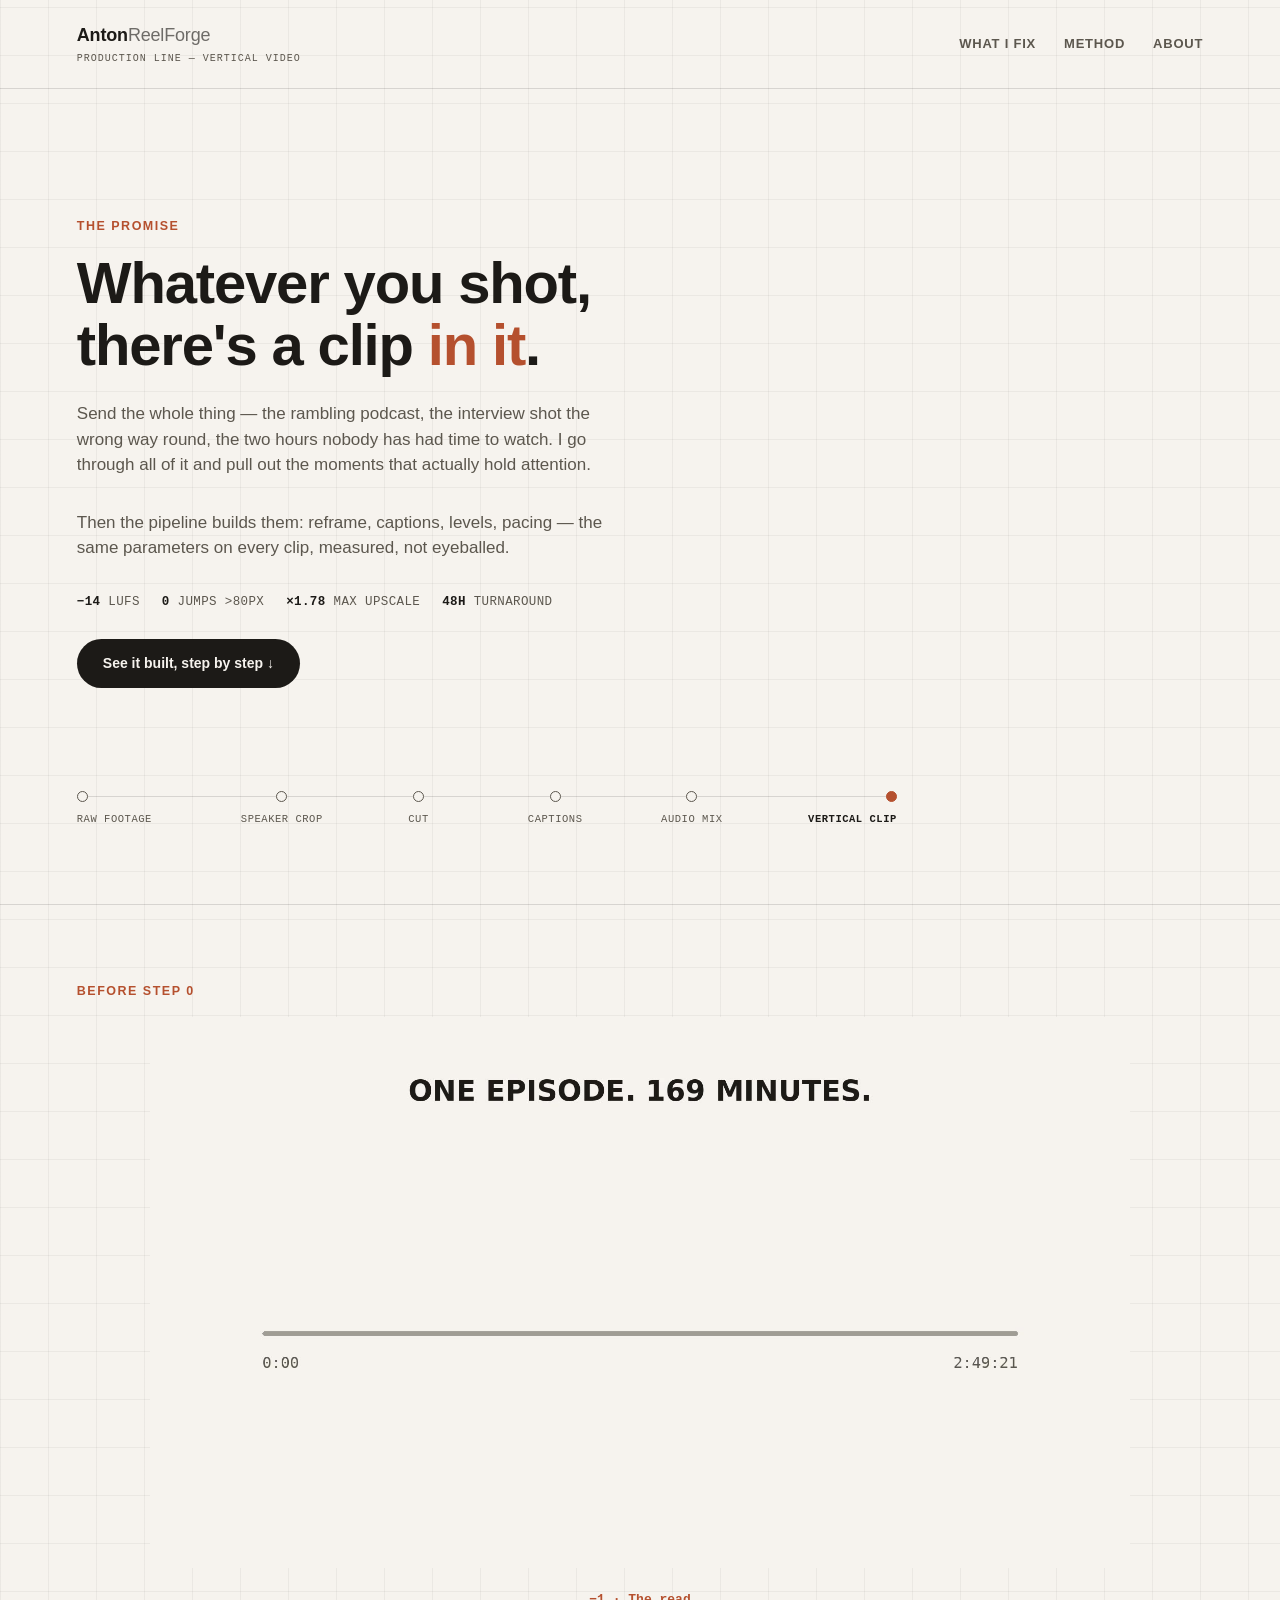
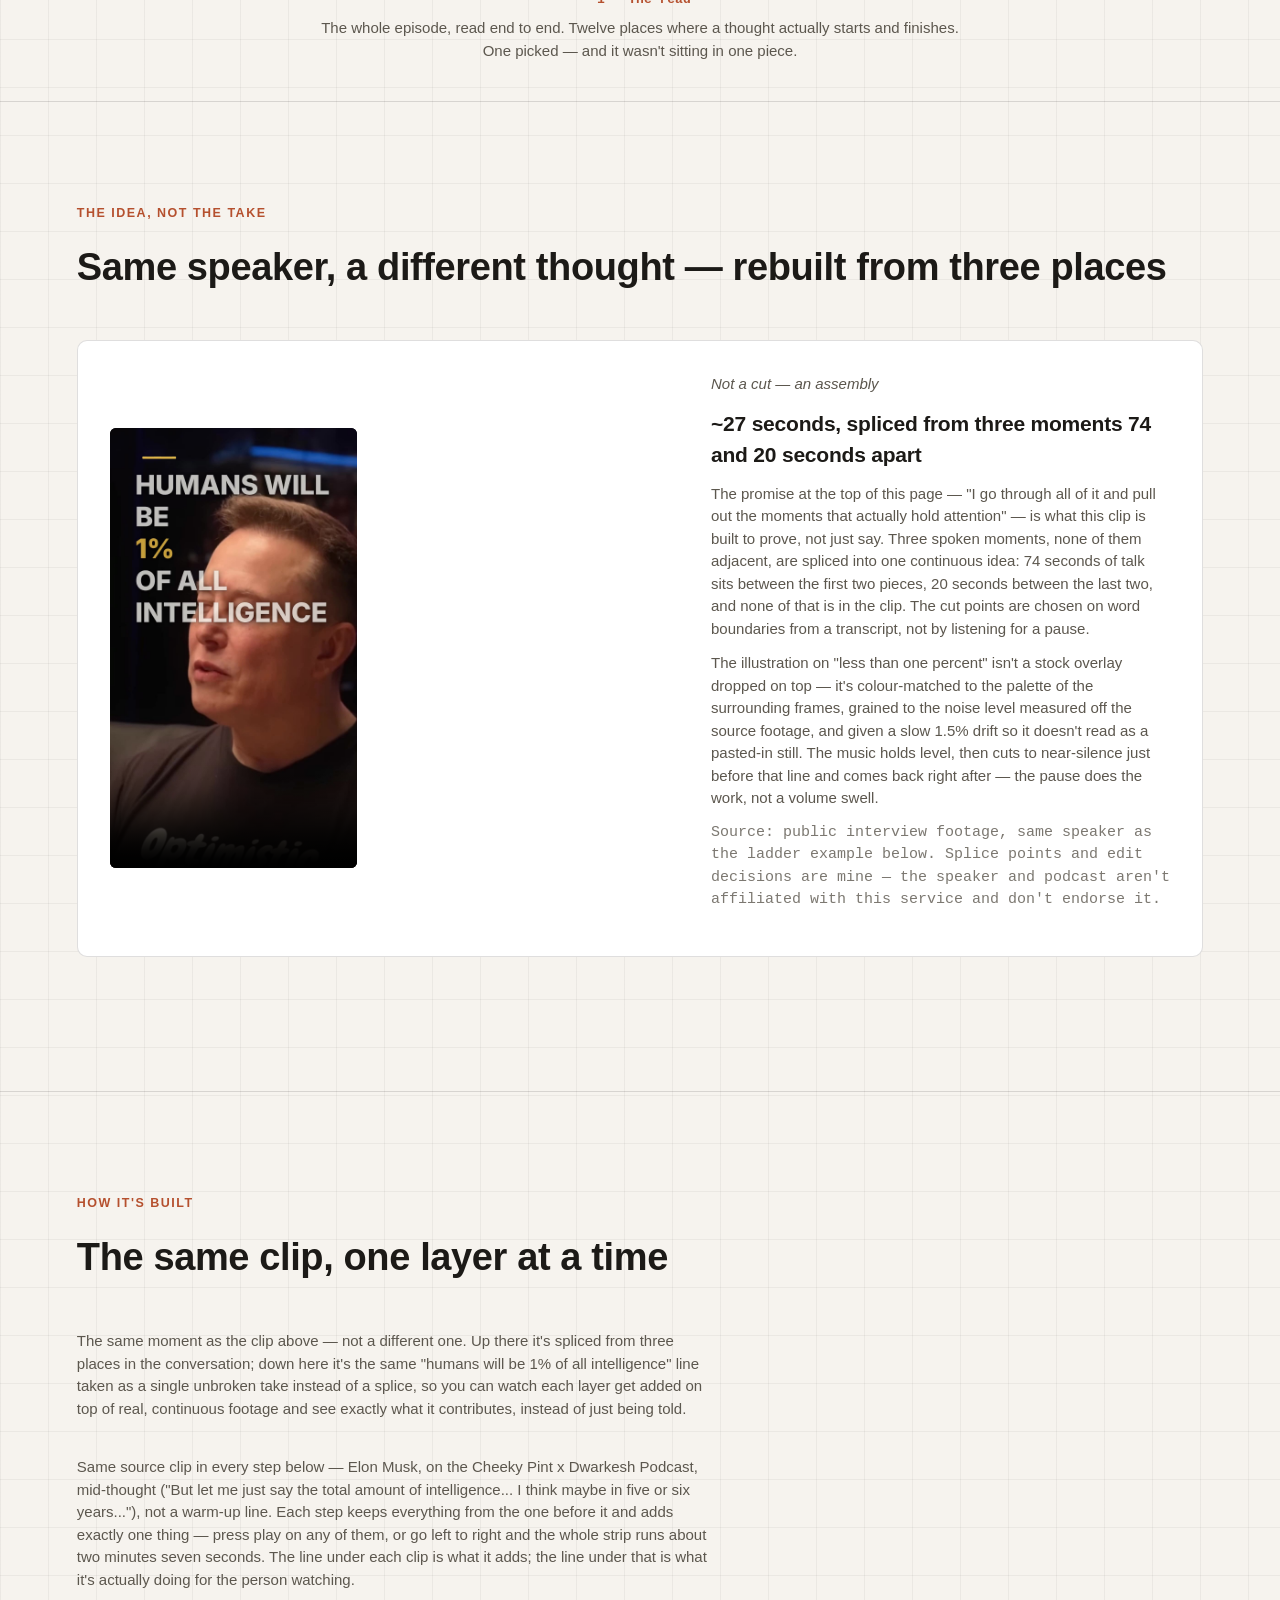
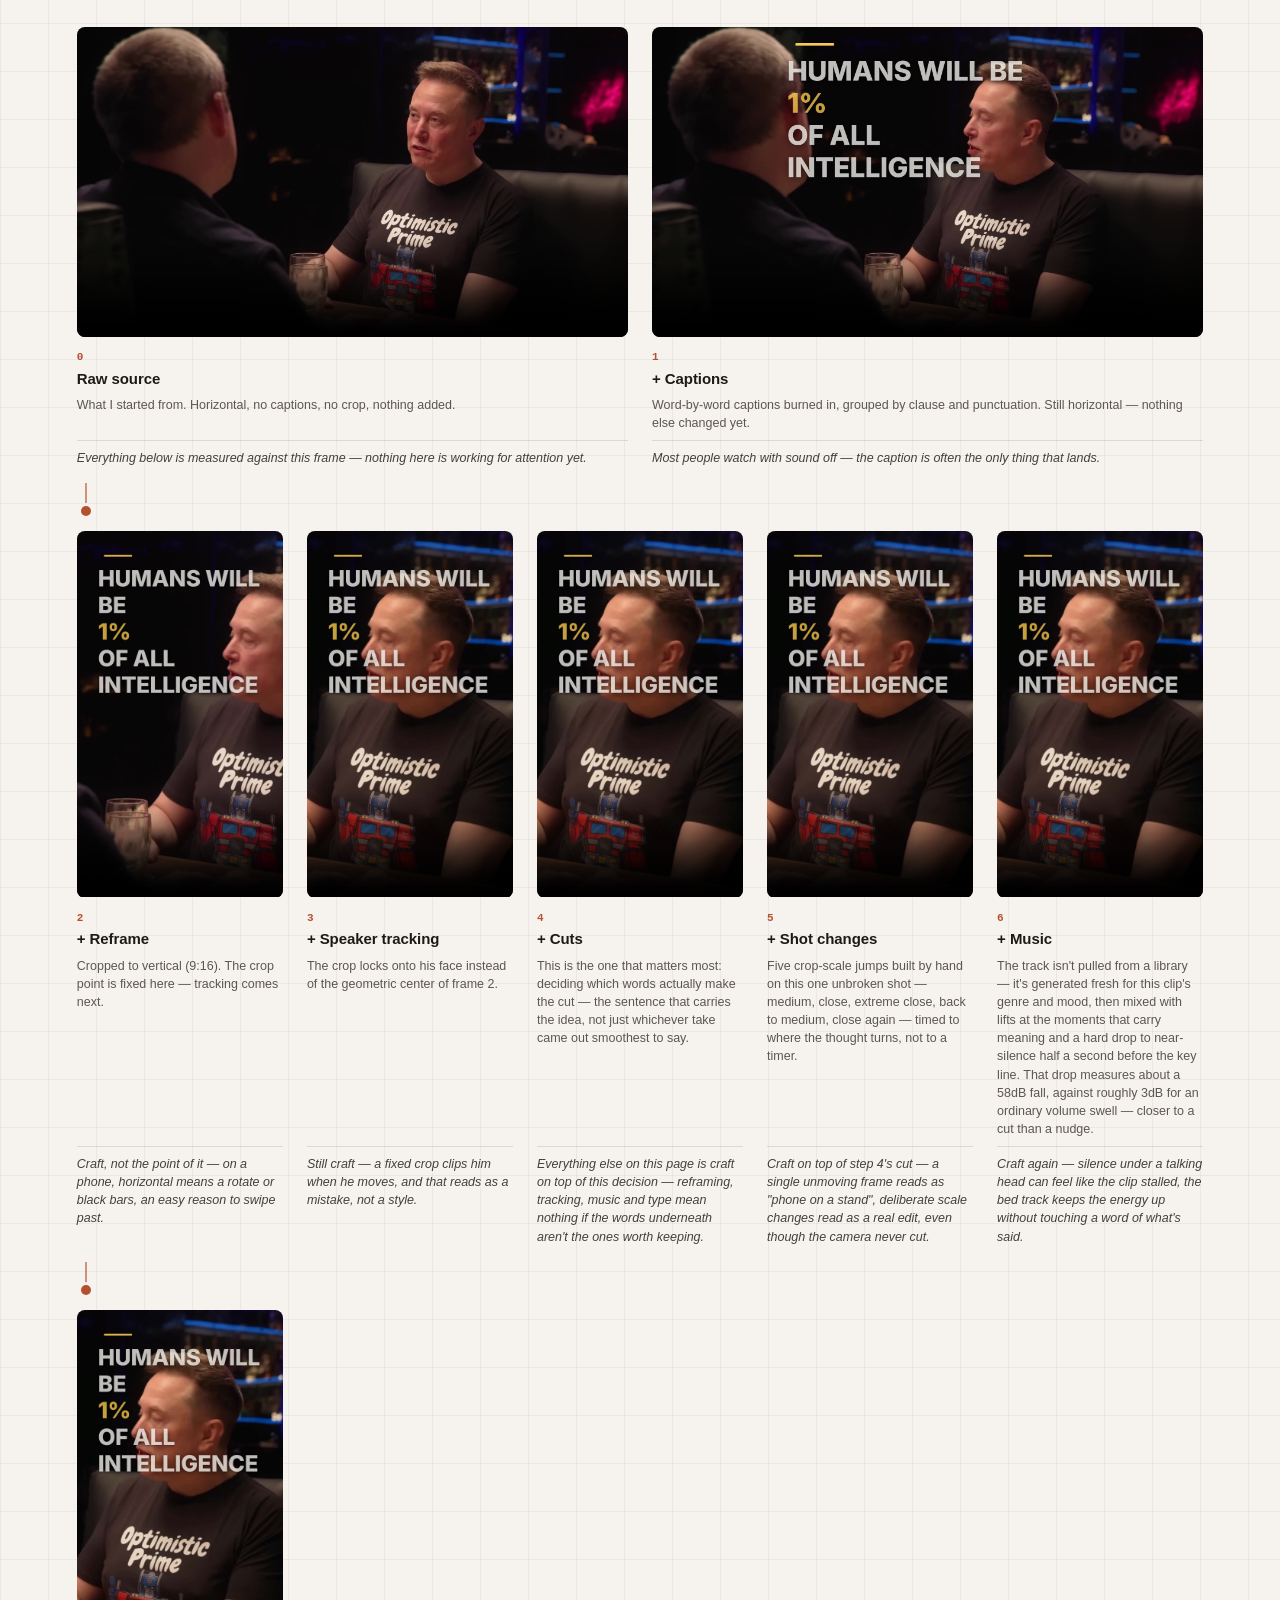
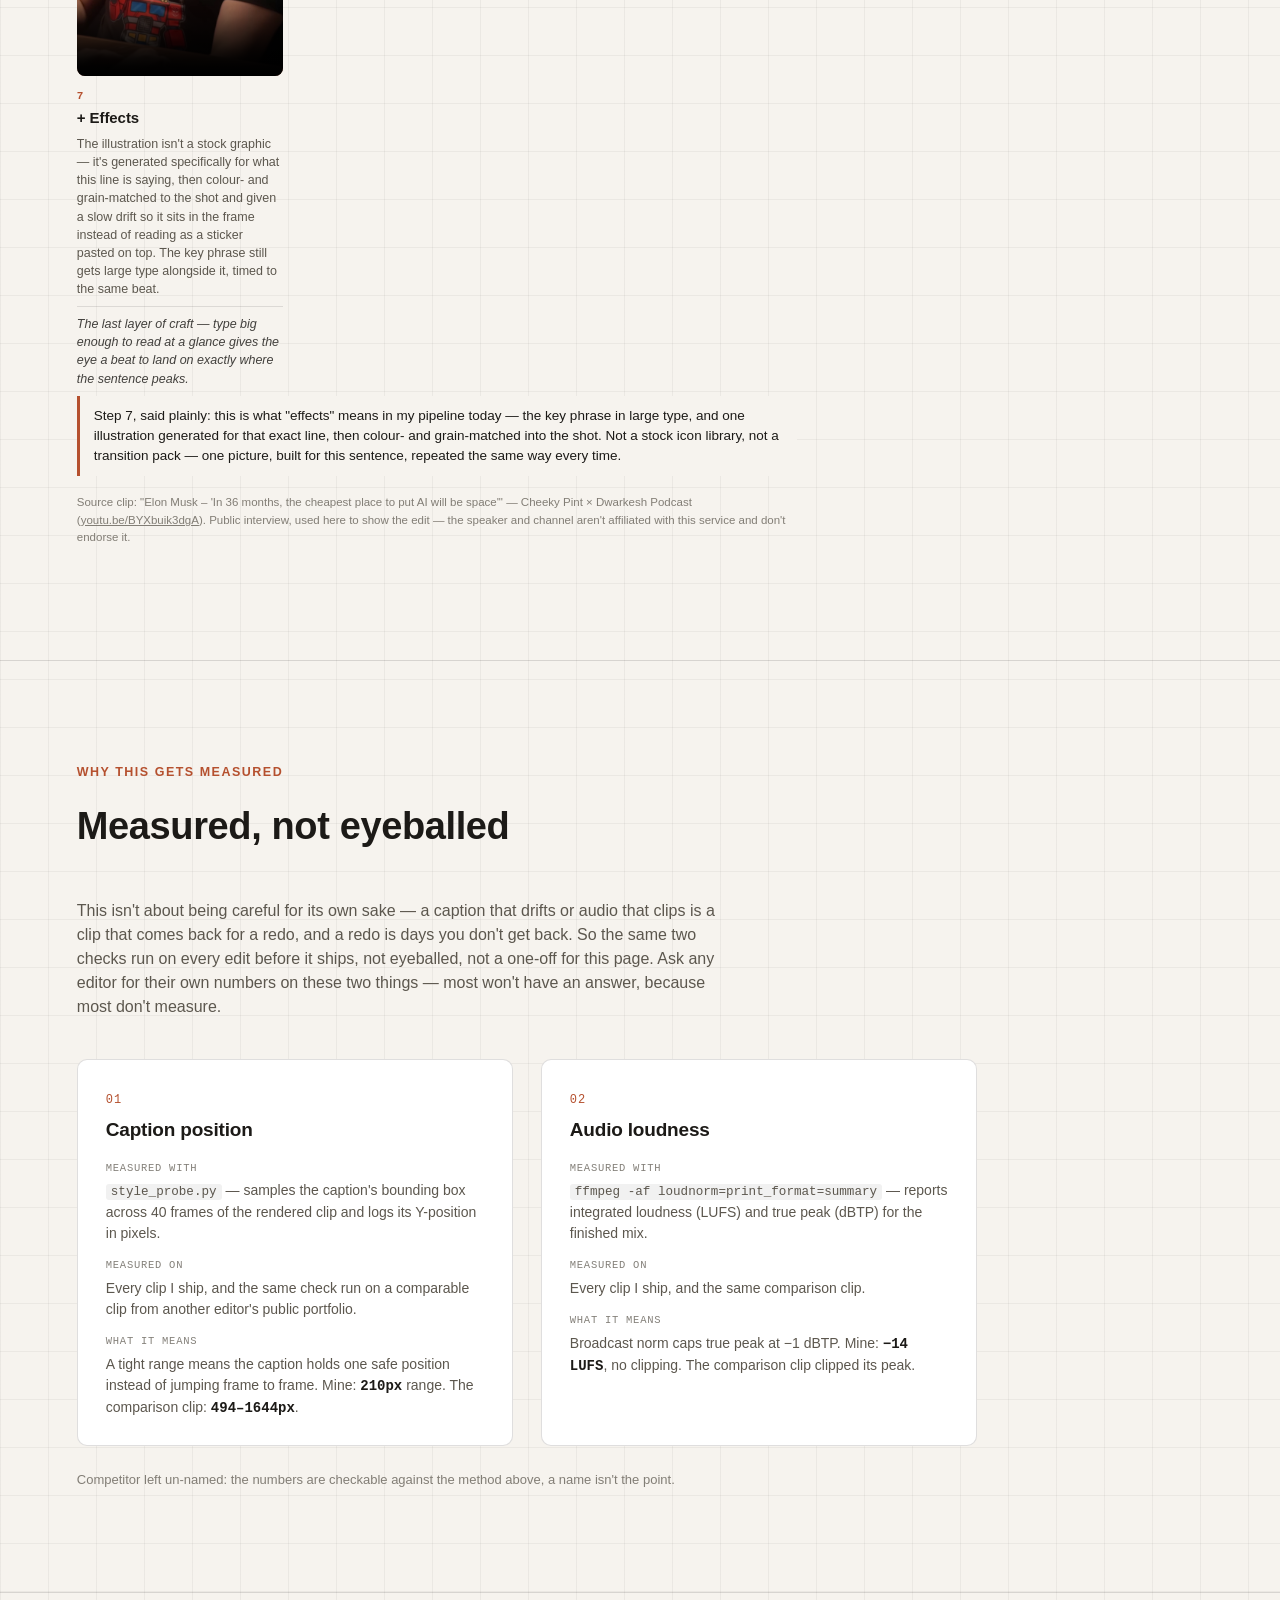
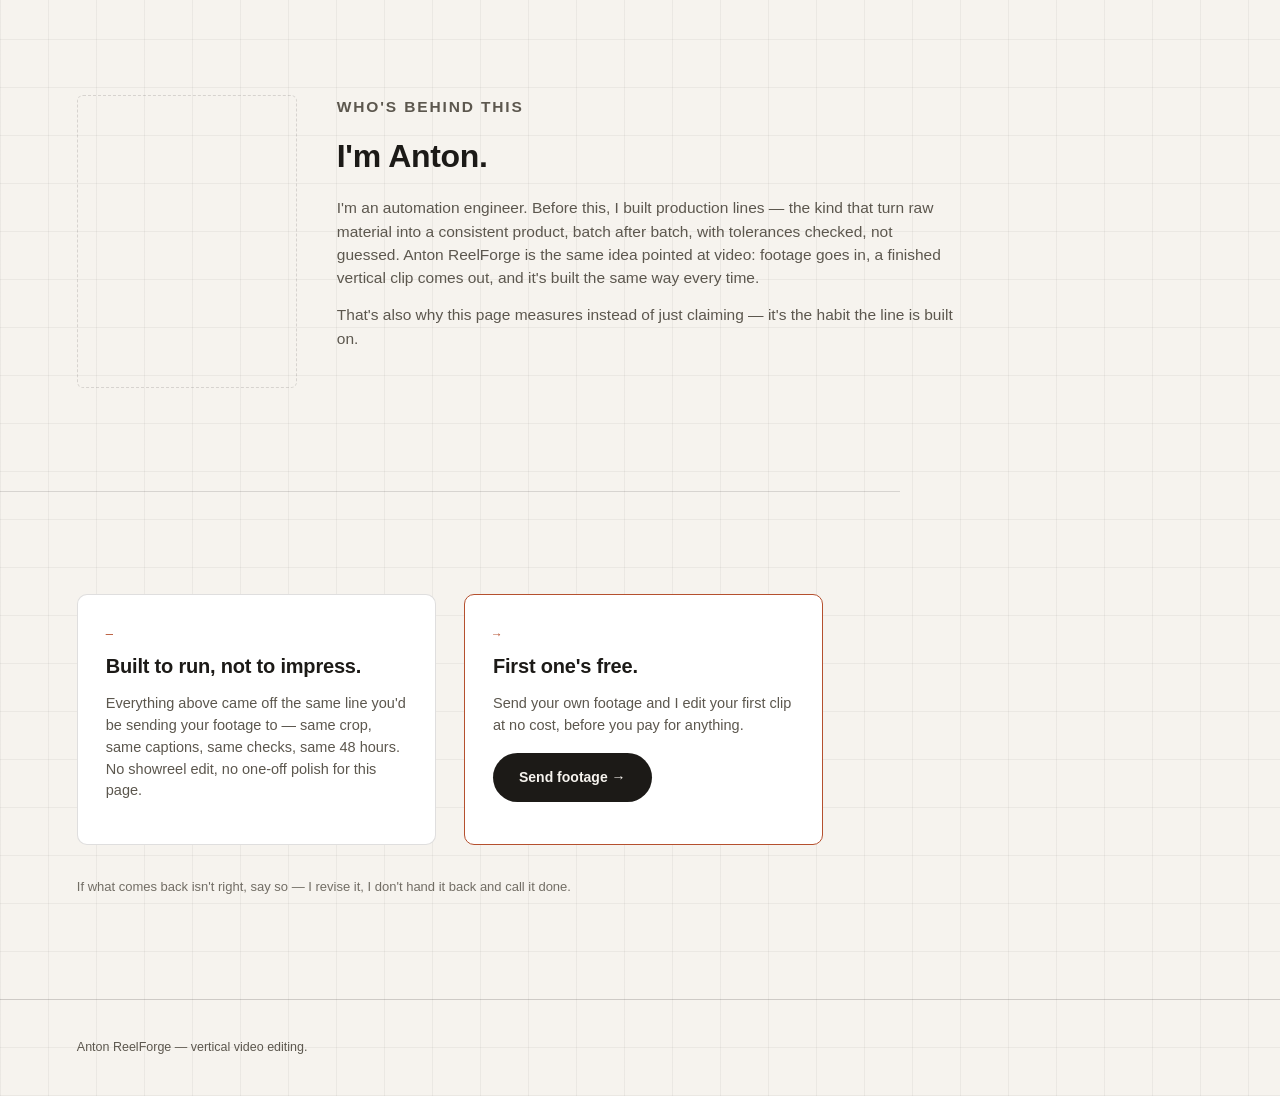
==== index.html @ e952f728 "new illustration, insert moved into Effects step, generated-not-stock copy" ====
<!DOCTYPE html>
<html lang="en">
<head>
<meta charset="UTF-8">
<meta name="viewport" content="width=device-width, initial-scale=1, viewport-fit=cover">
<title>Anton ReelForge — turn raw footage into shorts</title>
<link rel="stylesheet" href="style.css">
</head>
<body>

<header>
  <div class="brand-block">
    <div class="brand">Anton<span class="brand-accent">ReelForge</span></div>
    <div class="brand-tag">PRODUCTION LINE — VERTICAL VIDEO</div>
  </div>
  <nav>
    <a href="#jobs">What I fix</a>
    <a href="#method">Method</a>
    <a href="#about">About</a>
  </nav>
</header>

<section class="hero" id="home">
  <p class="eyebrow">THE PROMISE</p>
  <h1>Whatever you shot, there's a clip <span class="accent">in it</span>.</h1>
  <p class="lede">
    Send the whole thing — the rambling podcast, the interview shot
    the wrong way round, the two hours nobody has had time to watch.
    I go through all of it and pull out the moments that actually
    hold attention.
  </p>
  <p class="lede">
    Then the pipeline builds them: reframe, captions, levels, pacing —
    the same parameters on every clip, measured, not eyeballed.
  </p>
  <div class="spec-strip">
    <span><b>&minus;14</b> LUFS</span>
    <span><b>0</b> jumps &gt;80px</span>
    <span><b>&times;1.78</b> max upscale</span>
    <span><b>48H</b> turnaround</span>
  </div>
  <a class="btn" href="#jobs">See it built, step by step ↓</a>
</section>

<section class="line" aria-label="how footage moves through the pipeline">
  <div class="line-track">
    <div class="line-node"><span class="line-dot"></span><span class="line-label">raw footage</span></div>
    <div class="line-node"><span class="line-dot"></span><span class="line-label">speaker crop</span></div>
    <div class="line-node"><span class="line-dot"></span><span class="line-label">cut</span></div>
    <div class="line-node"><span class="line-dot"></span><span class="line-label">captions</span></div>
    <div class="line-node"><span class="line-dot"></span><span class="line-label">audio mix</span></div>
    <div class="line-node line-node-end"><span class="line-dot"></span><span class="line-label">vertical clip</span></div>
  </div>
</section>

<section class="read-block" id="the-read">
  <p class="eyebrow">BEFORE STEP 0</p>
  <div class="read-video">
    <video autoplay muted loop playsinline preload="metadata" poster="step-minus-one-the-read.jpg">
      <source src="step-minus-one-the-read.mp4" type="video/mp4">
    </video>
  </div>
  <p class="read-lnum">&minus;1 &middot; The read</p>
  <p class="read-caption">
    The whole episode, read end to end. Twelve places where a thought
    actually starts and finishes. One picked — and it wasn't sitting
    in one piece.
  </p>
</section>

<section class="jobs" id="assembled">
  <p class="eyebrow">THE IDEA, NOT THE TAKE</p>
  <h2>Same speaker, a different thought — rebuilt from three places</h2>
  <div class="job-card">
    <div class="job-video">
      <video controls preload="metadata" playsinline poster="three-places-insert.jpg">
        <source src="three-places-insert.mp4" type="video/mp4">
      </video>
    </div>
    <div class="job-text">
      <p class="job-tag">Not a cut — an assembly</p>
      <h3>~27 seconds, spliced from three moments 74 and 20 seconds apart</h3>
      <p>The promise at the top of this page — "I go through all of it and
      pull out the moments that actually hold attention" — is what this clip
      is built to prove, not just say.
      Three spoken moments, none of them adjacent, are spliced into one
      continuous idea: 74 seconds of talk sits between the first two pieces,
      20 seconds between the last two, and none of that is in the clip. The
      cut points are chosen on word boundaries from a transcript, not by
      listening for a pause.</p>
      <p>The illustration on "less than one percent" isn't a stock overlay
      dropped on top — it's colour-matched to the palette of the surrounding
      frames, grained to the noise level measured off the source footage,
      and given a slow 1.5% drift so it doesn't read as a pasted-in still.
      The music holds level, then cuts to near-silence just before that line
      and comes back right after — the pause does the work, not a volume
      swell.</p>
      <p class="job-meta">Source: public interview footage, same speaker as
      the ladder example below. Splice points and edit decisions are mine —
      the speaker and podcast aren't affiliated with this service and don't
      endorse it.</p>
    </div>
  </div>
</section>

<section class="jobs ladder" id="jobs">
  <p class="eyebrow">HOW IT'S BUILT</p>
  <h2>The same clip, one layer at a time</h2>
  <p class="ladder-intro">
    The same moment as the clip above — not a different one. Up there it's
    spliced from three places in the conversation; down here it's the same
    "humans will be 1% of all intelligence" line taken as a single unbroken
    take instead of a splice, so you can watch each layer get added on top
    of real, continuous footage and see exactly what it contributes, instead
    of just being told.
  </p>
  <p class="ladder-intro">
    Same source clip in every step below — Elon Musk, on the Cheeky Pint x
    Dwarkesh Podcast, mid-thought ("But let me just say the total amount of
    intelligence... I think maybe in five or six years..."), not a warm-up
    line. Each step keeps everything from the one before it and adds exactly
    one thing — press play on any of them, or go left to right and the whole
    strip runs about two minutes seven seconds. The line under each clip is
    what it adds; the line under that is what it's actually doing for the
    person watching.
  </p>

  <div class="ladder-strip">
    <div class="ladder-row ladder-top-row">
      <div class="ladder-step landscape">
        <div class="ladder-video">
          <video controls preload="metadata" playsinline poster="ladder-00-raw.jpg">
            <source src="ladder-00-raw.mp4" type="video/mp4">
          </video>
        </div>
        <p class="lnum">0</p>
        <h4>Raw source</h4>
        <p>What I started from. Horizontal, no captions, no crop, nothing added.</p>
        <p class="why">Everything below is measured against this frame — nothing here is working for attention yet.</p>
      </div>

      <div class="ladder-step landscape ladder-step--row-end">
        <div class="ladder-video">
          <video controls preload="metadata" playsinline poster="ladder-01-captions.jpg">
            <source src="ladder-01-captions.mp4" type="video/mp4">
          </video>
        </div>
        <p class="lnum">1</p>
        <h4>+ Captions</h4>
        <p>Word-by-word captions burned in, grouped by clause and punctuation. Still horizontal — nothing else changed yet.</p>
        <p class="why">Most people watch with sound off — the caption is often the only thing that lands.</p>
      </div>
    </div>

    <div class="ladder-row-link" aria-hidden="true"></div>

    <div class="ladder-row">
      <div class="ladder-step portrait">
        <div class="ladder-video">
          <video controls preload="metadata" playsinline poster="ladder-02-reframe.jpg">
            <source src="ladder-02-reframe.mp4" type="video/mp4">
          </video>
        </div>
        <p class="lnum">2</p>
        <h4>+ Reframe</h4>
        <p>Cropped to vertical (9:16). The crop point is fixed here — tracking comes next.</p>
        <p class="why">Craft, not the point of it — on a phone, horizontal means a rotate or black bars, an easy reason to swipe past.</p>
      </div>

      <div class="ladder-step portrait">
        <div class="ladder-video">
          <video controls preload="metadata" playsinline poster="ladder-03-tracking.jpg">
            <source src="ladder-03-tracking.mp4" type="video/mp4">
          </video>
        </div>
        <p class="lnum">3</p>
        <h4>+ Speaker tracking</h4>
        <p>The crop locks onto his face instead of the geometric center of frame 2.</p>
        <p class="why">Still craft — a fixed crop clips him when he moves, and that reads as a mistake, not a style.</p>
      </div>

      <div class="ladder-step portrait">
        <div class="ladder-video">
          <video controls preload="metadata" playsinline poster="ladder-04-cuts.jpg">
            <source src="ladder-04-cuts.mp4" type="video/mp4">
          </video>
        </div>
        <p class="lnum">4</p>
        <h4>+ Cuts</h4>
        <p>This is the one that matters most: deciding which words actually make the cut — the sentence that carries the idea, not just whichever take came out smoothest to say.</p>
        <p class="why">Everything else on this page is craft on top of this decision — reframing, tracking, music and type mean nothing if the words underneath aren't the ones worth keeping.</p>
      </div>

      <div class="ladder-step portrait">
        <div class="ladder-video">
          <video controls preload="metadata" playsinline poster="ladder-05-shot-changes.jpg">
            <source src="ladder-05-shot-changes.mp4" type="video/mp4">
          </video>
        </div>
        <p class="lnum">5</p>
        <h4>+ Shot changes</h4>
        <p>Five crop-scale jumps built by hand on this one unbroken shot — medium, close, extreme close, back to medium, close again — timed to where the thought turns, not to a timer.</p>
        <p class="why">Craft on top of step 4's cut — a single unmoving frame reads as "phone on a stand", deliberate scale changes read as a real edit, even though the camera never cut.</p>
      </div>

      <div class="ladder-step portrait ladder-step--row-end">
        <div class="ladder-video">
          <video controls preload="metadata" playsinline poster="ladder-06-music.jpg">
            <source src="ladder-06-music.mp4" type="video/mp4">
          </video>
        </div>
        <p class="lnum">6</p>
        <h4>+ Music</h4>
        <p>The track isn't pulled from a library — it's generated fresh for this clip's genre and mood, then mixed with lifts at the moments that carry meaning and a hard drop to near-silence half a second before the key line. That drop measures about a 58dB fall, against roughly 3dB for an ordinary volume swell — closer to a cut than a nudge.</p>
        <p class="why">Craft again — silence under a talking head can feel like the clip stalled, the bed track keeps the energy up without touching a word of what's said.</p>
      </div>
    </div>

    <div class="ladder-row-link" aria-hidden="true"></div>

    <div class="ladder-row">
      <div class="ladder-step portrait ladder-step--row-end">
        <div class="ladder-video">
          <video controls preload="metadata" playsinline poster="ladder-07-effects.jpg">
            <source src="ladder-07-effects.mp4" type="video/mp4">
          </video>
        </div>
        <p class="lnum">7</p>
        <h4>+ Effects</h4>
        <p>The illustration isn't a stock graphic — it's generated specifically for what this line is saying, then colour- and grain-matched to the shot and given a slow drift so it sits in the frame instead of reading as a sticker pasted on top. The key phrase still gets large type alongside it, timed to the same beat.</p>
        <p class="why">The last layer of craft — type big enough to read at a glance gives the eye a beat to land on exactly where the sentence peaks.</p>
      </div>
    </div>
  </div>

  <p class="callout">
    Step 7, said plainly: this is what "effects" means in my pipeline today
    — the key phrase in large type, and one illustration generated for that
    exact line, then colour- and grain-matched into the shot. Not a stock
    icon library, not a transition pack — one picture, built for this
    sentence, repeated the same way every time.
  </p>
  <p class="attribution">
    Source clip: "Elon Musk – 'In 36 months, the cheapest place to put AI
    will be space'" — Cheeky Pint × Dwarkesh Podcast
    (<a href="https://youtu.be/BYXbuik3dgA" target="_blank" rel="noopener">youtu.be/BYXbuik3dgA</a>).
    Public interview, used here to show the edit — the speaker and channel
    aren't affiliated with this service and don't endorse it.
  </p>
</section>

<section class="proof" id="method">
  <p class="eyebrow">WHY THIS GETS MEASURED</p>
  <h2>Measured, not eyeballed</h2>
  <p class="proof-copy">
    This isn't about being careful for its own sake — a caption that drifts
    or audio that clips is a clip that comes back for a redo, and a redo is
    days you don't get back. So the same two checks run on every edit before
    it ships, not eyeballed, not a one-off for this page. Ask any editor for
    their own numbers on these two things — most won't have an answer,
    because most don't measure.
  </p>

  <div class="method-row">
    <div class="method-block">
      <span class="method-index">01</span>
      <h3>Caption position</h3>
      <dl class="method-spec">
        <dt>Measured with</dt>
        <dd><code>style_probe.py</code> — samples the caption's bounding box
        across 40 frames of the rendered clip and logs its Y-position in
        pixels.</dd>
        <dt>Measured on</dt>
        <dd>Every clip I ship, and the same check run on a comparable clip
        from another editor's public portfolio.</dd>
        <dt>What it means</dt>
        <dd>A tight range means the caption holds one safe position instead
        of jumping frame to frame. Mine: <b>210px</b> range. The comparison
        clip: <b>494–1644px</b>.</dd>
      </dl>
    </div>
    <div class="method-block">
      <span class="method-index">02</span>
      <h3>Audio loudness</h3>
      <dl class="method-spec">
        <dt>Measured with</dt>
        <dd><code>ffmpeg -af loudnorm=print_format=summary</code> — reports
        integrated loudness (LUFS) and true peak (dBTP) for the finished
        mix.</dd>
        <dt>Measured on</dt>
        <dd>Every clip I ship, and the same comparison clip.</dd>
        <dt>What it means</dt>
        <dd>Broadcast norm caps true peak at −1 dBTP. Mine: <b>−14 LUFS</b>,
        no clipping. The comparison clip clipped its peak.</dd>
      </dl>
    </div>
  </div>
  <p class="proof-note">Competitor left un-named: the numbers are checkable
  against the method above, a name isn't the point.</p>
</section>

<section class="author" id="about">
  <div class="author-photo-slot" aria-hidden="true">
  </div>
  <div class="author-text">
    <p class="eyebrow">WHO'S BEHIND THIS</p>
    <h2>I'm Anton.</h2>
    <p>
      I'm an automation engineer. Before this, I built production lines —
      the kind that turn raw material into a consistent product, batch
      after batch, with tolerances checked, not guessed. Anton ReelForge is the
      same idea pointed at video: footage goes in, a finished vertical clip
      comes out, and it's built the same way every time.
    </p>
    <p>
      That's also why this page measures instead of just claiming — it's
      the habit the line is built on.
    </p>
  </div>
</section>

<section class="closing">
  <div class="closing-block">
    <span class="method-index">—</span>
    <h3>Built to run, not to impress.</h3>
    <p>Everything above came off the same line you'd be sending your footage
    to — same crop, same captions, same checks, same 48 hours. No showreel
    edit, no one-off polish for this page.</p>
  </div>
  <div class="closing-block closing-offer">
    <span class="method-index">→</span>
    <h3>First one's free.</h3>
    <p>Send your own footage and I edit your first clip at no cost, before
    you pay for anything.</p>
    <a class="btn" href="https://t.me/anton_fedotenkov" target="_blank" rel="noopener">Send footage →</a>
  </div>
  <p class="closing-note">If what comes back isn't right, say so — I revise
  it, I don't hand it back and call it done.</p>
</section>

<footer>
  <p>Anton ReelForge — vertical video editing.</p>
</footer>

</body>
</html>
---- style.css ----
:root {
  --bg: #f6f3ee;
  --ink: #1c1a17;
  --ink-soft: #5c574e;
  --line: rgba(28, 26, 23, 0.14);
  --accent: #b5502e;
  --card: #ffffff;
  --mono: ui-monospace, "SF Mono", "IBM Plex Mono", Menlo, Consolas, "Courier New", monospace;
  --grid: rgba(28, 26, 23, 0.05);
}

* { box-sizing: border-box; }

body {
  margin: 0;
  background:
    repeating-linear-gradient(0deg, var(--grid) 0, var(--grid) 1px, transparent 1px, transparent 48px),
    repeating-linear-gradient(90deg, var(--grid) 0, var(--grid) 1px, transparent 1px, transparent 48px),
    var(--bg);
  color: var(--ink);
  font-family: -apple-system, BlinkMacSystemFont, "Segoe UI", Helvetica, Arial, sans-serif;
  line-height: 1.5;
}

code {
  font-family: var(--mono);
  background: rgba(28, 26, 23, 0.06);
  padding: 1px 5px;
  border-radius: 3px;
  font-size: 0.9em;
}

header {
  display: flex;
  align-items: center;
  justify-content: space-between;
  padding: 22px 6vw;
  border-bottom: 1px solid var(--line);
}

.brand {
  font-weight: 800;
  font-size: 18px;
  letter-spacing: -0.01em;
}
.brand-tag {
  font-family: var(--mono);
  font-size: 10px;
  letter-spacing: 0.1em;
  color: var(--ink-soft);
  margin-top: 2px;
}

nav { display: flex; gap: 28px; }
nav a {
  color: var(--ink-soft);
  text-decoration: none;
  font-size: 13px;
  font-weight: 600;
  letter-spacing: 0.06em;
  text-transform: uppercase;
}
nav a:hover { color: var(--ink); }

section { padding: 8vw 6vw; }

.eyebrow {
  color: var(--accent);
  font-size: 12.5px;
  font-weight: 700;
  letter-spacing: 0.12em;
  margin: 0 0 16px;
}

.hero {
  padding-top: 10vw;
  padding-bottom: 8vw;
  max-width: 780px;
}
.hero h1 {
  font-size: clamp(34px, 5.6vw, 58px);
  line-height: 1.08;
  margin: 0 0 24px;
  letter-spacing: -0.02em;
}
.hero h1 .accent { color: var(--accent); }
.hero .lede {
  color: var(--ink-soft);
  font-size: 17px;
  max-width: 560px;
  margin: 0 0 32px;
}

.spec-strip {
  display: flex;
  gap: 22px;
  flex-wrap: wrap;
  margin: 0 0 28px;
  font-family: var(--mono);
  font-size: 12.5px;
  letter-spacing: 0.03em;
  color: var(--ink-soft);
  text-transform: uppercase;
}
.spec-strip b { color: var(--ink); font-weight: 700; }

.btn {
  display: inline-block;
  padding: 14px 26px;
  border-radius: 999px;
  background: var(--ink);
  color: var(--bg);
  font-weight: 700;
  font-size: 14px;
  text-decoration: none;
}
.btn:hover { background: var(--accent); }

.line {
  padding: 0 6vw 6vw;
  overflow-x: auto;
}
.line-track {
  display: flex;
  align-items: flex-start;
  min-width: 560px;
  max-width: 820px;
  position: relative;
}
.line-track::before {
  content: "";
  position: absolute;
  top: 5px;
  left: 5px;
  right: 5px;
  height: 1px;
  background: var(--line);
}
.line-node {
  flex: 1;
  display: flex;
  flex-direction: column;
  align-items: center;
  gap: 10px;
  position: relative;
}
.line-node:first-child { align-items: flex-start; }
.line-node:last-child { align-items: flex-end; }
.line-dot {
  width: 11px;
  height: 11px;
  border-radius: 50%;
  background: var(--bg);
  border: 1.5px solid var(--ink-soft);
}
.line-node-end .line-dot { border-color: var(--accent); background: var(--accent); }
.line-label {
  font-family: var(--mono);
  font-size: 10.5px;
  letter-spacing: 0.05em;
  text-transform: uppercase;
  color: var(--ink-soft);
  white-space: nowrap;
}
.line-node-end .line-label { color: var(--ink); font-weight: 600; }

/* -1 · The read — wide block above the ladder, deliberately outside the
   step grid (task 182: the work behind step 0 is the most valuable part
   of the line and was invisible before this). Video is a generated
   animation, not footage — scripts/step_minus_one.py. */
.read-block {
  border-top: 1px solid var(--line);
  padding-top: 6vw;
  padding-bottom: 3vw;
}
.read-video {
  width: 100%;
  max-width: 980px;
  margin: 0 auto;
  aspect-ratio: 16 / 9;
  background: #000;
  border-radius: 8px;
  overflow: hidden;
}
.read-video video {
  width: 100%;
  height: 100%;
  object-fit: cover;
  display: block;
  background: #000;
}
.read-lnum {
  font-family: var(--mono);
  font-size: 13px;
  font-weight: 700;
  color: var(--accent);
  text-align: center;
  margin: 22px 0 8px;
}
.read-caption {
  max-width: 640px;
  margin: 0 auto;
  text-align: center;
  color: var(--ink-soft);
  font-size: 15px;
  line-height: 1.5;
}

.jobs { border-top: 1px solid var(--line); }
.jobs h2, .proof h2 {
  font-size: clamp(26px, 3.6vw, 38px);
  margin: 0 0 44px;
  letter-spacing: -0.01em;
}

.job-card {
  display: grid;
  grid-template-columns: 1.1fr 0.9fr;
  gap: 40px;
  align-items: center;
  background: var(--card);
  border: 1px solid var(--line);
  border-radius: 10px;
  padding: 32px;
  margin-bottom: 32px;
}
.job-card.reverse { grid-template-columns: 0.9fr 1.1fr; }
.job-card.reverse .job-text { order: 2; }
.job-card.reverse .job-video { order: 1; }

.job-tag {
  font-size: 15px;
  font-style: italic;
  color: var(--ink-soft);
  margin: 0 0 10px;
}
.job-text h3 { margin: 0 0 12px; font-size: 21px; letter-spacing: -0.01em; }
.job-text p { margin: 0 0 12px; color: var(--ink-soft); font-size: 15px; }
.job-meta {
  font-family: var(--mono);
  font-size: 12px;
  color: var(--ink-soft);
  opacity: 0.8;
}

.callout {
  background: var(--bg);
  border-left: 3px solid var(--accent);
  padding: 10px 14px;
  font-size: 13.5px;
  color: var(--ink);
}

.job-video {
  aspect-ratio: 9 / 16;
  max-height: 440px;
  background: #000;
  border-radius: 6px;
  overflow: hidden;
}
.job-video video {
  width: 100%;
  height: 100%;
  object-fit: contain;
  display: block;
  background: #000;
}
.job-video-empty {
  display: flex;
  align-items: center;
  justify-content: center;
  border: 1px dashed var(--line);
  background: transparent;
}
.job-video-empty p {
  color: var(--ink-soft);
  font-size: 13px;
  font-style: italic;
  margin: 0;
}

.ladder-intro {
  color: var(--ink-soft);
  font-size: 15px;
  max-width: 640px;
  margin: 0 0 36px;
}

/* Задание ladder-geometry-and-layout (25.09.2026) put every step in one
   nowrap row with horizontal scroll — "буквально конвейер, который листаешь
   вбок". Владелец посмотрел выкаченную версию и отклонил ровно это:
   «прокрутка этапов вручную, тяжело, лучше уж статично» (задание
   ladder-static-and-content, 25.09.2026). Scroll is gone. All 8 steps sit
   in two static rows.

   🔴 Задание ladder-content-and-grid (25.09.2026) заменило раскладку строки
   ЕЩЁ РАЗ — прошлая версия держала карточки одной ВЫСОТОЙ (var(--ladder-h))
   и давала ширину по аспекту, из-за чего колонки получались разной ширины
   (portrait-карточка ~101px, landscape ~430px) — на широком экране текст под
   узкими карточками рвался по 3-4 слова в строку («A fixed crop clips him
   when he moves — that reads as a mistake, not a style» в колонку шириной
   с палец), владелец увидел это на скриншоте: «вёрстка на веб-версии всё
   ещё беда». Починка меняет, ЧТО фиксировано: теперь фиксирована ШИРИНА
   колонки (равная у всех 8 шагов, `grid-template-columns: repeat(4, 1fr)`),
   а видео вписывается в неё своей пропорцией — горизонтальные ролики выходят
   низкими, вертикальные высокими, ровно как попросил владелец. */
.ladder-strip {
  display: flex;
  flex-direction: column;
  gap: 32px;
}
/* `.ladder-row` — грид на 5 равных колонок (29.09.2026, было 3, ещё раньше
   комментарий здесь называл 4 — оба числа устарели, см. заметку про замер
   ниже). `.ladder-step` переведён в `display: contents`: его дети (видео +
   4 строки подписи) становятся ПРЯМЫМИ элементами этого грида, каждый
   в своём grid-row — так у ВСЕХ 8 шагов видео стоит в ряду 1, номер шага
   в ряду 2, заголовок в ряду 3, первая строка подписи в ряду 4, вторая
   (`why`) в ряду 5. Высота каждого ряда — по самому высокому элементу
   этого ряда среди колонок: для ряда 1
   это portrait-видео (высокое), поэтому landscape-видео в том же ряду 1
   короче и `align-self: end` прижимает его к общему нижнему краю — тем
   самым низ ЛЮБОГО видео в строке лежит на одной линии, и подписи (ряды
   2-5) у всех четырёх карточек стартуют с одного y — то самое требование
   владельца «выровняй превью по нижнему краю, чтобы подписи начинались на
   одной линии». */
/* Задание vitrina-positioning (29.09.2026): владелец увидел живой сайт —
   «видосы какие-то огромные». Замер подтвердил: при 3 колонках и реальной
   ширине `.ladder-row` 1232px (не оценка "на глаз", а `bounding_box()` из
   Playwright) колонка выходила 394.7px, портретное видео — 701.6px высотой,
   почти во весь экран. 5 колонок держит высоту у цели ~400px владельца:
   (1232 - 4*24) / 5 = 227.2px ширины -> 227.2 * 16/9 = 403.9px высоты.
   Шесть портретных шагов (2-7) на 5 колонках не делятся ровно — 5 шагов
   (2-6) идут в первой строке, шаг 7 остаётся один во второй (в макете он
   и так отдельно подписан как «сказать прямо» в `.callout` ниже, так что
   отдельная строка ему подходит смыслово, не только по остатку от деления). */
.ladder-row {
  display: grid;
  grid-template-columns: repeat(5, 1fr);
  grid-template-rows: auto auto auto auto auto;
  column-gap: 24px;
  row-gap: 0;
}
/* Задание ladder-fake-shots (27.09.2026): шаги 0-1 (нативно 16:9, вдвое ниже
   любого 9:16-соседа) больше не сидят в одном гриде с портретными шагами —
   раньше `align-self: end` прижимал их видео к нижнему краю строки, чья
   высоту диктовал portrait-сосед, и наверху оставалась пустая дыра (именно
   на это владелец указал: «плохо на странице расположены»). Теперь это
   отдельный верхний блок на 2 колонки, обе landscape — переход 16:9 -> 9:16
   происходит между блоками, а не внутри одной строки грида. */
.ladder-top-row { grid-template-columns: repeat(2, 1fr); }
.ladder-step { display: contents; }
.ladder-step > .ladder-video { grid-row: 1; align-self: end; }
.ladder-step > .lnum { grid-row: 2; }
.ladder-step > h4 { grid-row: 3; }
.ladder-step > p:not(.lnum):not(.why) { grid-row: 4; }
.ladder-step > p.why { grid-row: 5; }
/* Row-to-row connector: a short vertical drop + node under the end of row 1,
   standing in for "the line keeps going into the next row" without trying
   to draw a literal diagonal from step 3 to step 4. */
.ladder-row-link {
  width: 10px;
  height: 32px;
  margin: -16px 0 -16px 4px;
  position: relative;
}
.ladder-row-link::before {
  content: "";
  position: absolute;
  left: 4px;
  top: 0;
  bottom: 0;
  width: 2px;
  background: var(--accent);
  opacity: 0.6;
}
.ladder-row-link::after {
  content: "";
  position: absolute;
  left: 0;
  bottom: -1px;
  width: 10px;
  height: 10px;
  border-radius: 50%;
  background: var(--accent);
  box-shadow: 0 0 0 3px var(--bg);
}
.ladder-video {
  width: 100%;
  background: #000;
  border-radius: 8px;
  overflow: hidden;
  position: relative;
}
.ladder-step.landscape .ladder-video { aspect-ratio: 16 / 9; }
.ladder-step.portrait .ladder-video { aspect-ratio: 9 / 16; }
.ladder-video video {
  width: 100%;
  height: 100%;
  object-fit: cover;
  display: block;
  background: #000;
}
.ladder-step .lnum {
  font-family: var(--mono);
  font-size: 11px;
  color: var(--accent);
  font-weight: 700;
  margin: 12px 0 2px;
}
.ladder-step h4 { margin: 0 0 6px; font-size: 15px; letter-spacing: -0.005em; }
.ladder-step p:not(.lnum) { margin: 0; color: var(--ink-soft); font-size: 12.5px; line-height: 1.45; }
/* Second line per step: what the layer above is doing for the person
   watching, not what it technically is (that's the first <p>). Set apart
   with a thin accent rule so it doesn't read as more of the same sentence. */
.ladder-step p.why {
  margin-top: 8px;
  padding-top: 8px;
  border-top: 1px solid var(--line);
  font-style: italic;
  color: var(--ink);
  opacity: 0.82;
}

.ladder .callout { margin-top: 8px; max-width: 720px; }

.attribution {
  margin-top: 18px;
  max-width: 720px;
  font-size: 11.5px;
  color: var(--ink-soft);
  opacity: 0.75;
}
.attribution a { color: inherit; }

/* Линия-коннектор между шагами внутри ряда, версия 3 (задание
   ladder-content-and-grid, 25.09.2026). Версии 1-2 висели на
   `.ladder-step::after/::before` по центру ФИКСИРОВАННОЙ высоты карточки
   (`var(--ladder-h)/2`) — этой высоты больше нет (шаг 4 стал `display:
   contents`, псевдоэлементы на нём не рендерятся ни в одном браузере), а
   середина видео теперь у каждой карточки в ряду РАЗНАЯ (portrait высокое,
   landscape низкое). Новый якорь — САМ `.ladder-video`, `bottom: 0`: так как
   `align-self: end` кладёт низ любого видео в ряду на одну линию (см. выше),
   `bottom: 0` относительно `.ladder-video` — это одна и та же линия у всех
   4 карточек ряда без вычислений. Последняя карточка ряда — маркер
   `.ladder-step--row-end` в разметке (не CSS-селектор по позиции: `display:
   contents` рвёт `:last-child`/`:nth-child` относительно грида ряда, они
   продолжают считаться от родителя `.ladder-step`, а не от `.ladder-row`). */
.ladder-step:not(.ladder-step--row-end) > .ladder-video::after {
  content: "";
  position: absolute;
  bottom: 0;
  left: 100%;
  width: 24px;
  height: 2px;
  background: var(--accent);
  opacity: 0.6;
  pointer-events: none;
}
.ladder-step:not(.ladder-step--row-end) > .ladder-video::before {
  content: "";
  position: absolute;
  bottom: -4px;
  left: calc(100% + 11px);
  width: 10px;
  height: 10px;
  border-radius: 50%;
  background: var(--accent);
  box-shadow: 0 0 0 3px var(--bg);
  pointer-events: none;
  z-index: 1;
}

.proof { border-top: 1px solid var(--line); }
.proof-copy {
  color: var(--ink-soft);
  font-size: 16px;
  max-width: 660px;
  margin: 0 0 40px;
}
.proof-note {
  color: var(--ink-soft);
  font-size: 13px;
  opacity: 0.75;
  max-width: 660px;
  margin: 24px 0 0;
}

.method-row {
  display: grid;
  grid-template-columns: repeat(2, 1fr);
  gap: 28px;
  max-width: 900px;
}
.method-block {
  border: 1px solid var(--line);
  border-radius: 10px;
  padding: 26px 28px;
  background: var(--card);
  position: relative;
}
.method-index {
  font-family: var(--mono);
  font-size: 12px;
  color: var(--accent);
  letter-spacing: 0.08em;
}
.method-block h3 { margin: 6px 0 16px; font-size: 19px; letter-spacing: -0.01em; }
.method-spec { margin: 0; }
.method-spec dt {
  font-family: var(--mono);
  font-size: 10.5px;
  letter-spacing: 0.07em;
  text-transform: uppercase;
  color: var(--ink-soft);
  opacity: 0.75;
  margin: 14px 0 4px;
}
.method-spec dt:first-child { margin-top: 0; }
.method-spec dd {
  margin: 0;
  font-size: 14px;
  color: var(--ink-soft);
}
.method-spec dd b { color: var(--ink); font-family: var(--mono); font-weight: 700; }

.author {
  border-top: 1px solid var(--line);
  display: grid;
  grid-template-columns: 220px 1fr;
  gap: 40px;
  align-items: start;
}
.author-photo-slot {
  aspect-ratio: 3 / 4;
  border: 1px dashed var(--line);
  display: flex;
  align-items: center;
  justify-content: center;
  border-radius: 6px;
}
.author-photo-slot span {
  font-family: var(--mono);
  font-size: 11px;
  letter-spacing: 0.06em;
  color: var(--ink-soft);
  text-transform: uppercase;
  text-align: center;
  padding: 0 10px;
}
.author-text h2 { margin: 0 0 16px; font-size: clamp(26px, 3.2vw, 32px); letter-spacing: -0.01em; }
.author-text p { margin: 0 0 14px; color: var(--ink-soft); font-size: 15.5px; max-width: 620px; }

.closing {
  border-top: 1px solid var(--line);
  display: grid;
  grid-template-columns: 1fr 1fr;
  gap: 28px;
  max-width: 900px;
}
.closing-block {
  border: 1px solid var(--line);
  border-radius: 10px;
  padding: 26px 28px;
  background: var(--card);
}
.closing-block h3 { margin: 6px 0 12px; font-size: 20px; letter-spacing: -0.01em; }
.closing-block p { margin: 0 0 16px; color: var(--ink-soft); font-size: 14.5px; }
.closing-offer { border-color: var(--accent); }
.closing-note {
  grid-column: 1 / -1;
  margin: 4px 0 0;
  font-size: 13px;
  color: var(--ink-soft);
  opacity: 0.85;
}

footer {
  padding: 26px 6vw;
  border-top: 1px solid var(--line);
  font-size: 12.5px;
  color: var(--ink-soft);
}

@media (max-width: 760px) {
  .job-card, .job-card.reverse {
    grid-template-columns: 1fr;
  }
  .job-card.reverse .job-text,
  .job-card.reverse .job-video,
  .job-card .job-text,
  .job-card .job-video {
    order: initial;
  }
  .job-video { max-height: 70vh; }
  .method-row { grid-template-columns: 1fr; }
  .author { grid-template-columns: 1fr; }
  .author-photo-slot { max-width: 200px; }
  .closing { grid-template-columns: 1fr; }
  .line-track { min-width: 480px; }
  header { flex-direction: column; align-items: flex-start; gap: 12px; }
  nav { gap: 18px; flex-wrap: wrap; }
  /* Below 760px the row-height match above still leaves the landscape steps
     narrower than the screen is wide but shorter than a thumb wants to
     read — single column, full-width previews for every step instead,
     landscape and portrait alike. Landscape is now ~2.39:1 (real source
     aspect, see .ladder-step.landscape above) so at full container width
     it's already short (~145px tall) and needs no extra cap. Portrait at
     the same full width would be 343 * 16/9 ≈ 610px of video alone — on a
     ~390px-wide phone that's most of the screen for ONE step, which is
     the "have to scroll forever, can't compare neighbours" complaint from
     the owner. Capped at 195px wide (≈347px video + ~185px caption incl.
     the why-line ≈ 530-570px total step height, measured with Playwright)
     so the step with its caption fits inside a ~667px viewport (iPhone SE,
     the smallest common reference) with room left over for the next
     step's edge. */
  .ladder-strip {
    flex-direction: column;
    align-items: stretch;
    overflow-x: visible;
    padding-bottom: 0;
    position: relative;
    padding-left: 24px;
  }
  /* Desktop (ladder-content-and-grid, 25.09.2026) lays every step out as a
     4-column grid with `.ladder-row`/`.ladder-step` both flattened via
     `display: contents`. A single mobile column needs the opposite — real
     boxes that simply stack top to bottom — so both are reset to normal
     flow here: `.ladder-row` becomes invisible (its 4 `.ladder-step`
     children join `.ladder-strip`'s flex column directly, same as if there
     were no row wrapper at all) and `.ladder-step` goes back to being a
     rendered block so its own width/connector rules below apply. */
  .ladder-row { display: contents; }
  .ladder-step { display: block; }
  .ladder-video { height: auto; width: 100%; }
  .ladder-step.landscape {
    width: 100%;
    max-width: 420px;
    --video-h: 144px;
  }
  .ladder-step.portrait {
    width: 100%;
    max-width: 195px;
    margin: 0 auto;
    --video-h: 347px;
  }
  /* Desktop connector (straight segment + node in the row gap) doesn't
     apply to a single column — there IS no gap to the side, steps stack
     top-to-bottom. Владелец прямо попросил на мобильной НЕ сегменты
     между карточками («скачут коряво»), а ОДНА непрерывная линия вдоль
     левого края — реализовано как один `::before` на самой `.ladder-strip`
     (не на каждом шаге), с `top:0;bottom:0`, поэтому она физически не
     может разорваться независимо от того, сколько текста в каждом шаге
     (высота карточек из-за разной длины подписи не фиксирована — линия
     не должна на это опираться). Узлы — отдельный `::before` на каждом
     `.ladder-step`, выровнены по x с линией (см. расчёт смещения ниже),
     по y — на вертикальном центре СВОЕГО видео (var(--video-h)/2), тот же
     принцип, что у прямого коннектора на десктопе. */
  .ladder-strip::before {
    content: "";
    position: absolute;
    left: 8px;
    top: 0;
    bottom: 0;
    width: 2px;
    background: var(--accent);
    opacity: 0.55;
  }
  /* Desktop's node used `.ladder-step:not(:last-child)::before`
     (specificity 0,2,1) — kill it here with the identical selector (same
     specificity, later in the cascade wins) rather than fight it with a
     less specific replacement that would silently lose. The new mobile
     node below is deliberately `.ladder-strip .ladder-step::after` (an
     extra ancestor to reach the same 0,2,1 specificity) on a DIFFERENT
     pseudo-element (::after, not ::before) so it can't collide with the
     rule it's not meant to touch, and it applies to EVERY step including
     the last one (desktop's version skips the last step on purpose — a
     row-gap connector has nothing to connect to after the final card —
     but a left-edge rail with one node per step needs a node on all 8). */
  .ladder-step:not(.ladder-step--row-end) > .ladder-video::before { content: none; }
  .ladder-step:not(.ladder-step--row-end) > .ladder-video::after { content: none; }
  .ladder-strip .ladder-step::after {
    content: "";
    position: absolute;
    left: -20px;
    top: calc(var(--video-h) / 2 - 5px);
    width: 10px;
    height: 10px;
    border-radius: 50%;
    background: var(--accent);
    box-shadow: 0 0 0 3px var(--bg);
  }
}

/* Полноэкранный режим растягивал вертикальное видео по горизонтали
   (задание ladder-geometry-and-layout, 25.09.2026): `.job-video video` и
   `.ladder-video video` держат `object-fit: cover` для нормального
   вписывания В КАРТОЧКУ (тот же аспект, что у самого видео, крадиться
   почти нечему) — но в `:fullscreen` пропорция контейнера становится
   пропорцией ЭКРАНА (почти всегда шире, чем 9:16), и `cover` на этой
   новой пропорции либо обрезает, либо (в зависимости от браузера)
   съезжает к растяжению без сохранения соотношения сторон — ровно то,
   что видел владелец. Правило ниже переопределяет именно на
   `:fullscreen`/`::-webkit-full-screen` (Safari) — `object-fit: contain`,
   чтобы видео вписывалось целиком (чёрные поля по бокам вместо обрезки
   или растяжения), независимо от того, шире экран или уже самого видео. */
.job-video video:fullscreen,
.ladder-video video:fullscreen,
.job-video video:-webkit-full-screen,
.ladder-video video:-webkit-full-screen {
  object-fit: contain;
  width: 100%;
  height: 100%;
  background: #000;
}

.brand-accent { opacity: .62; font-weight: 400; }
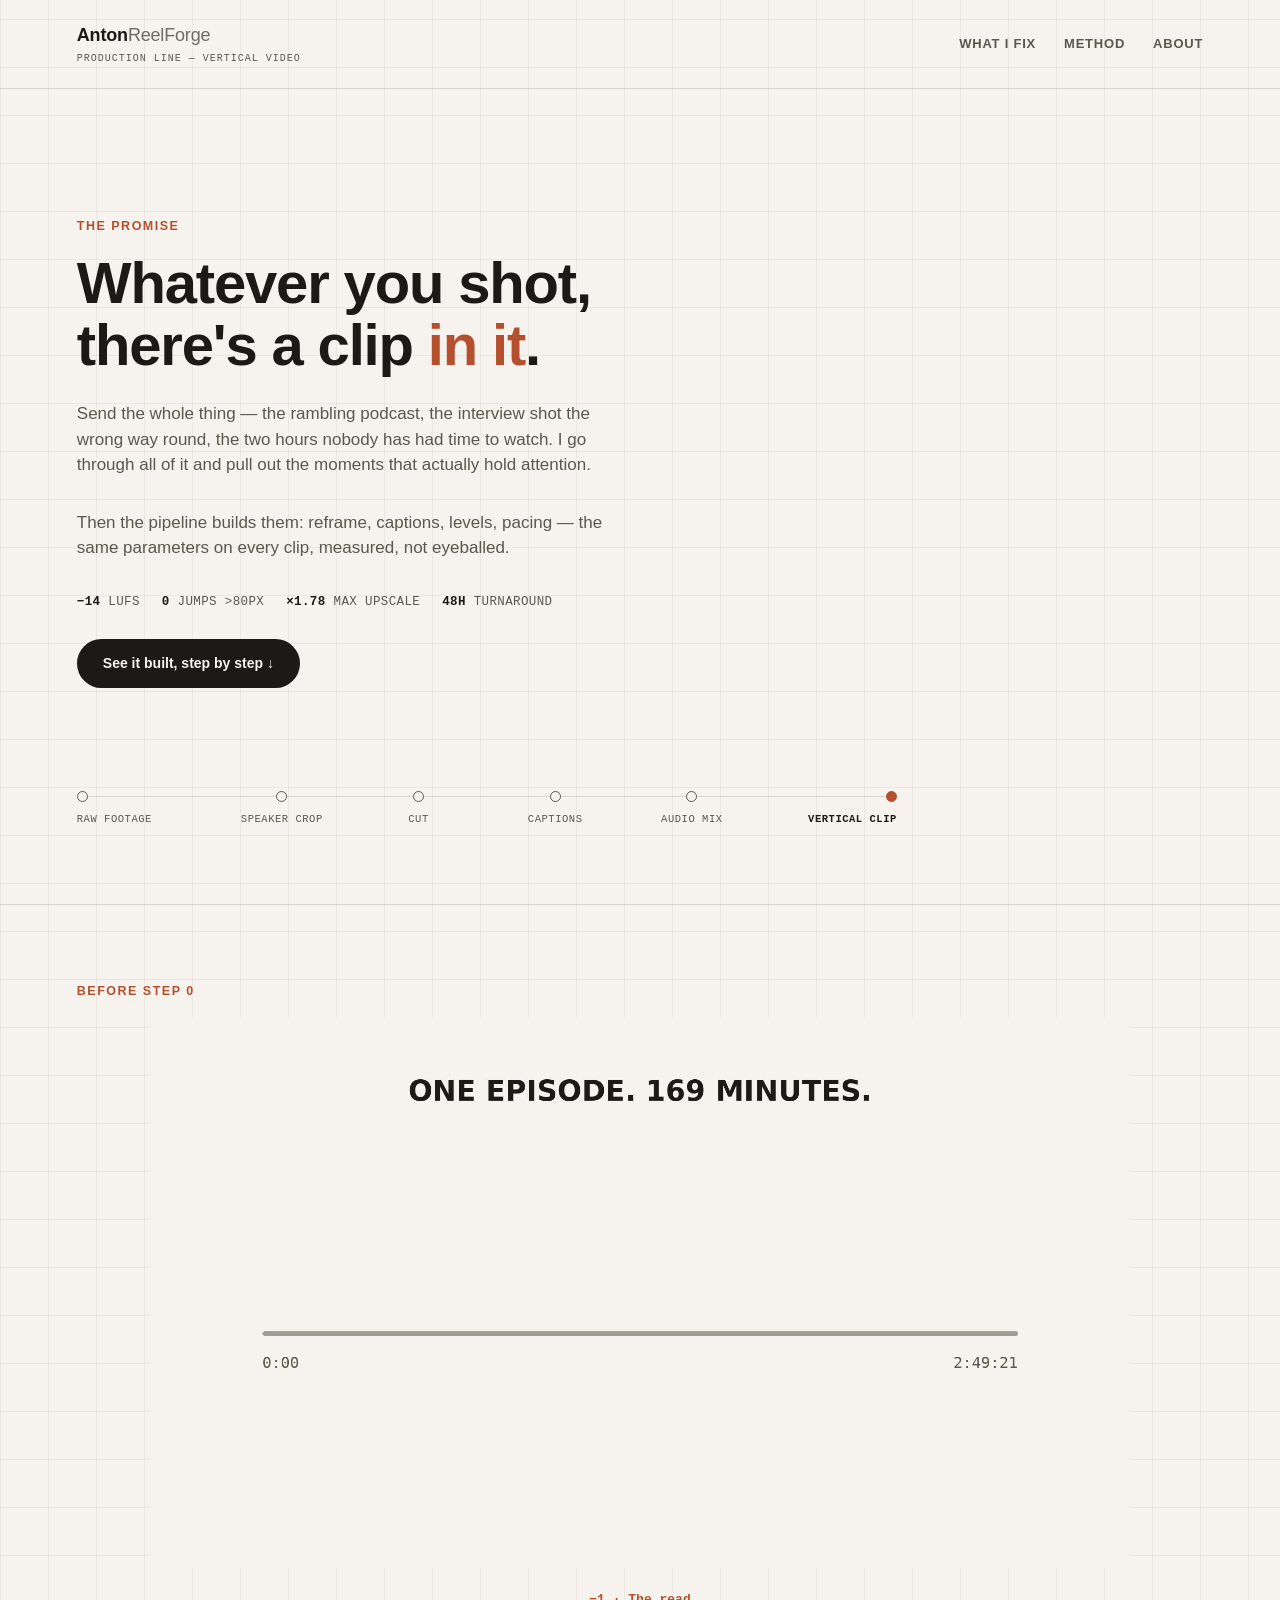
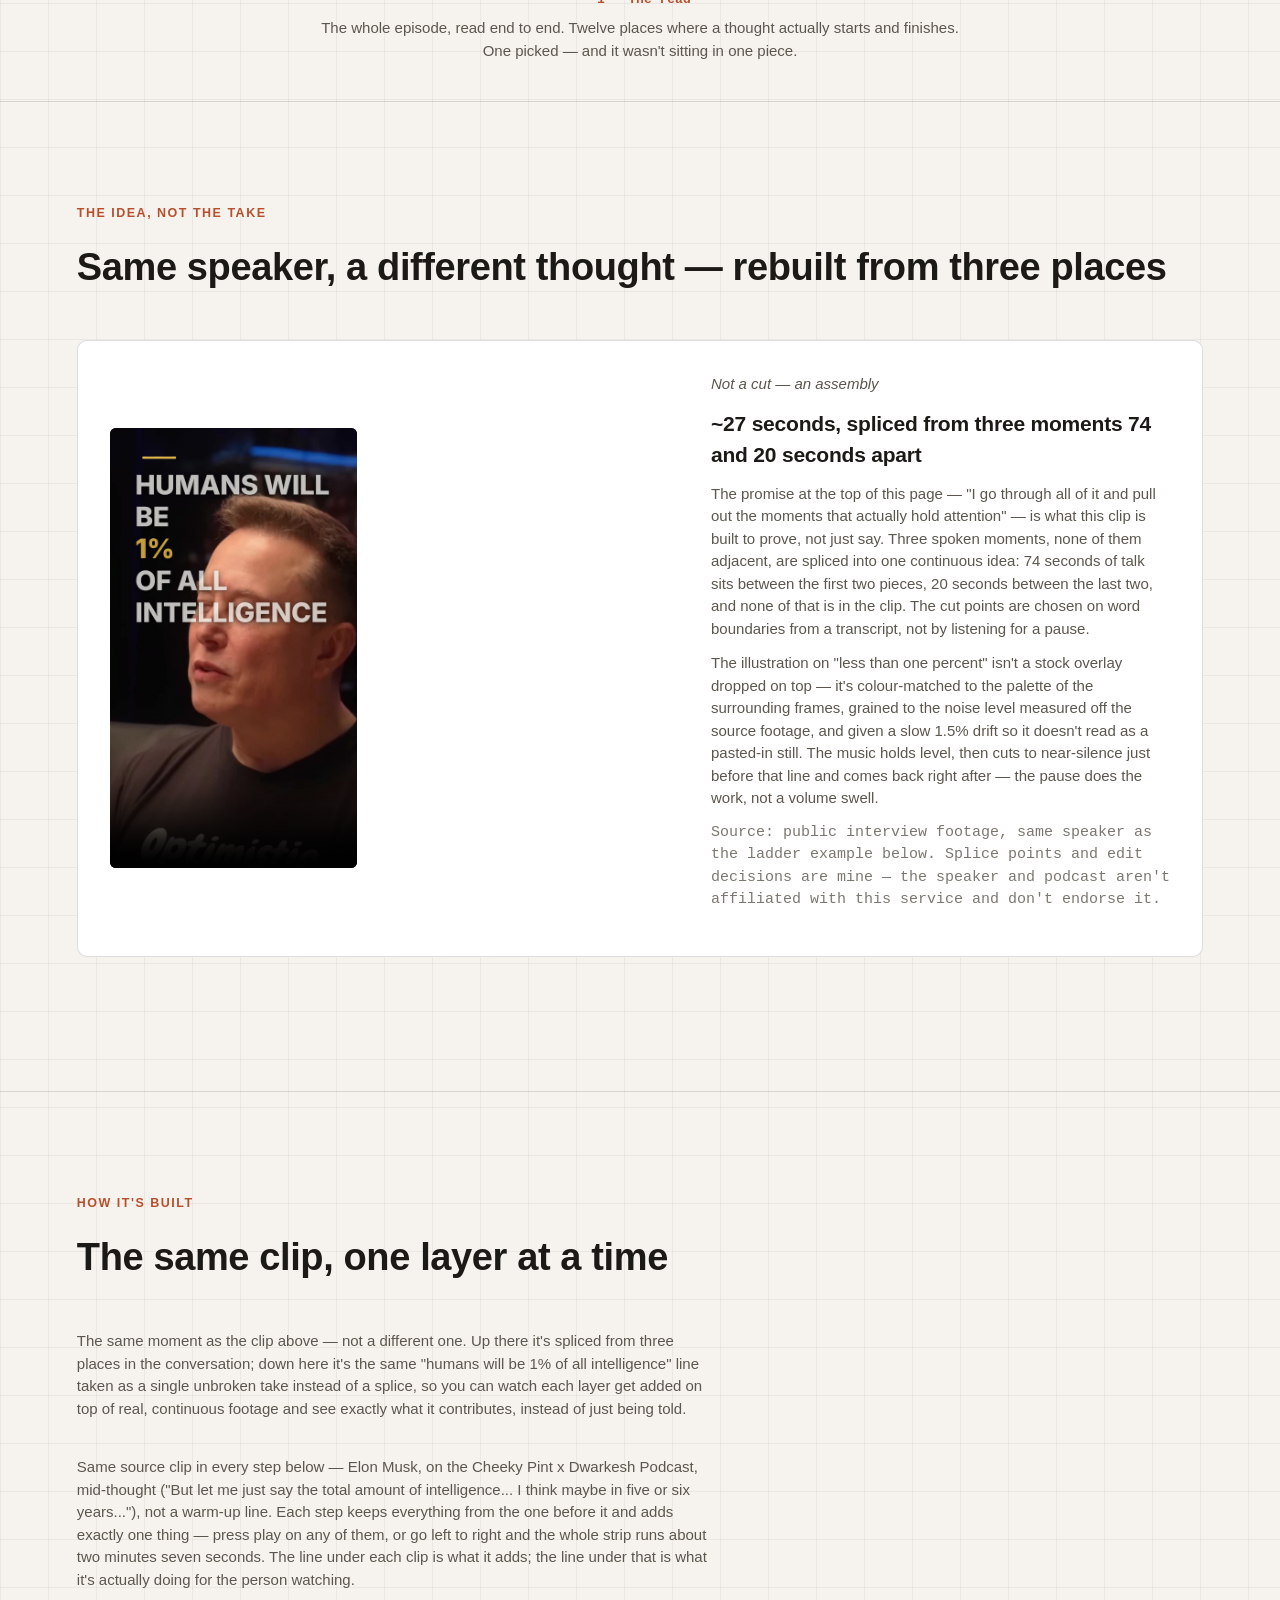
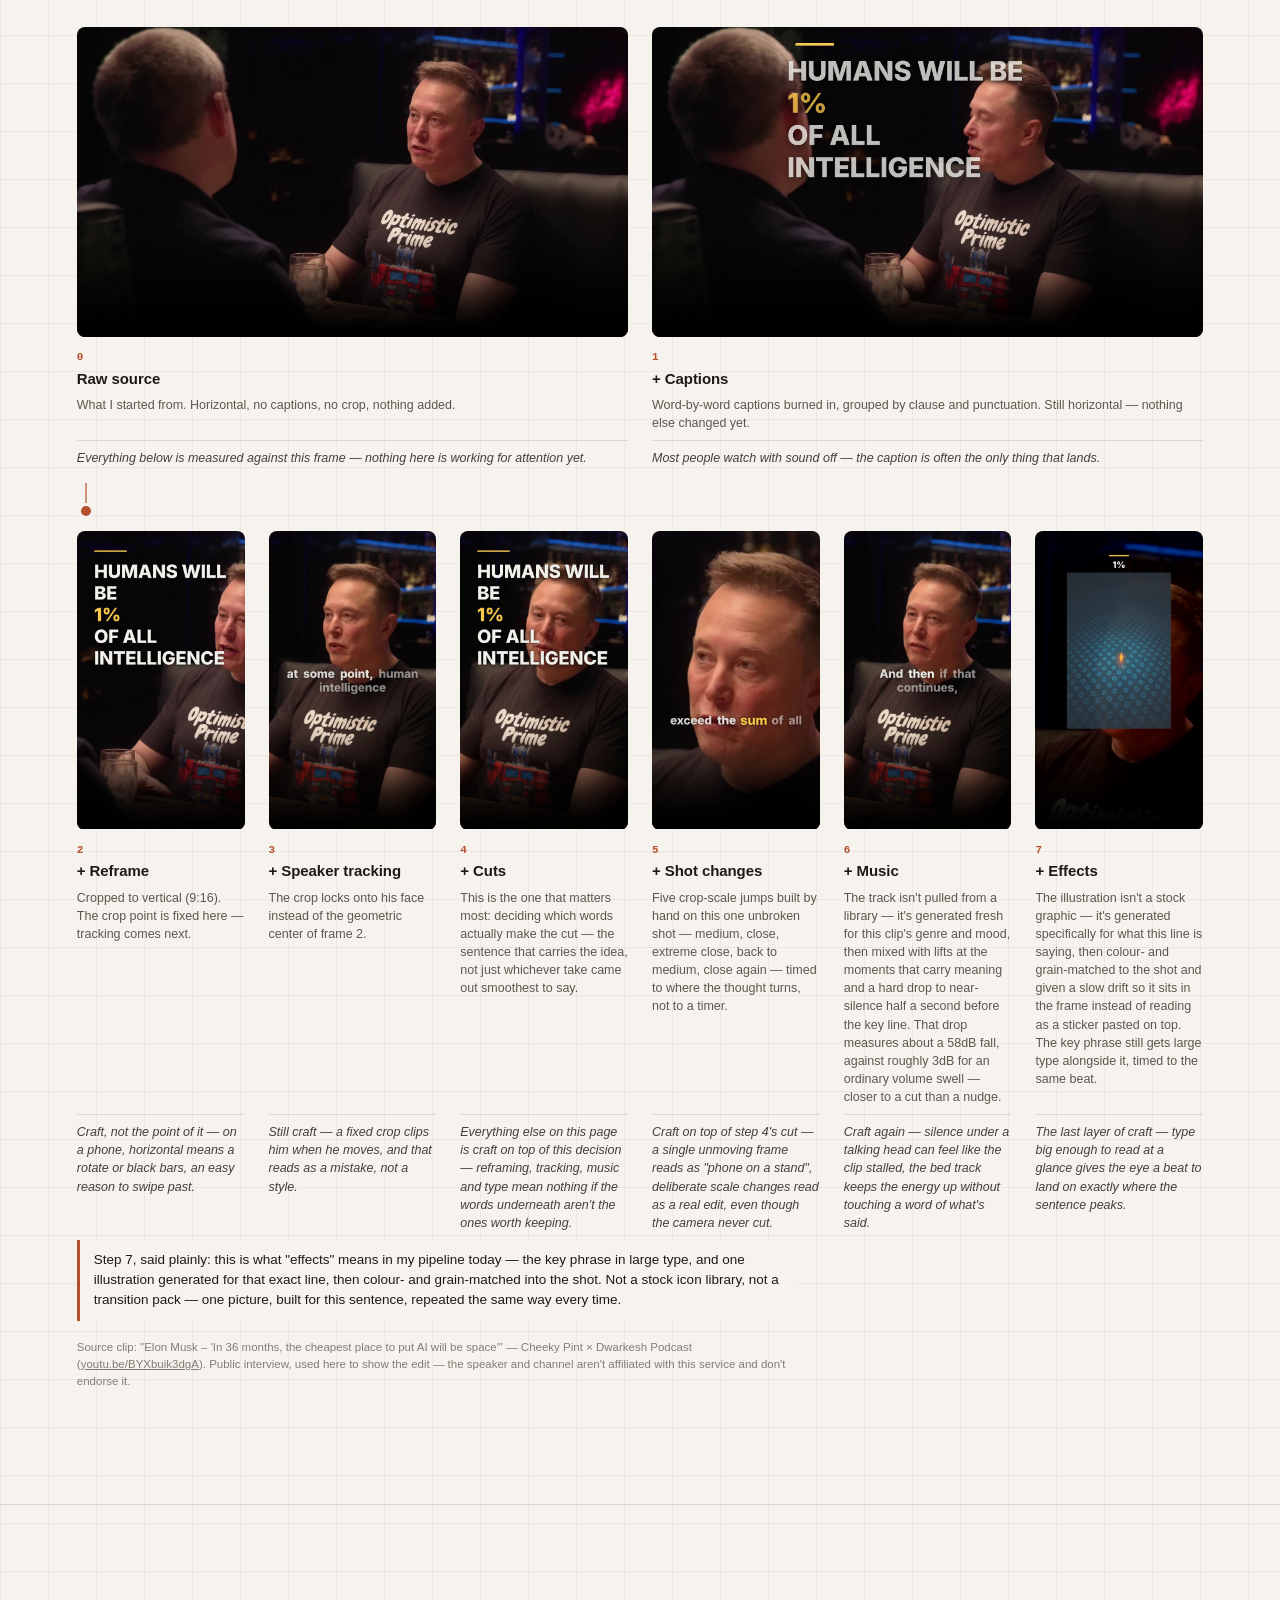
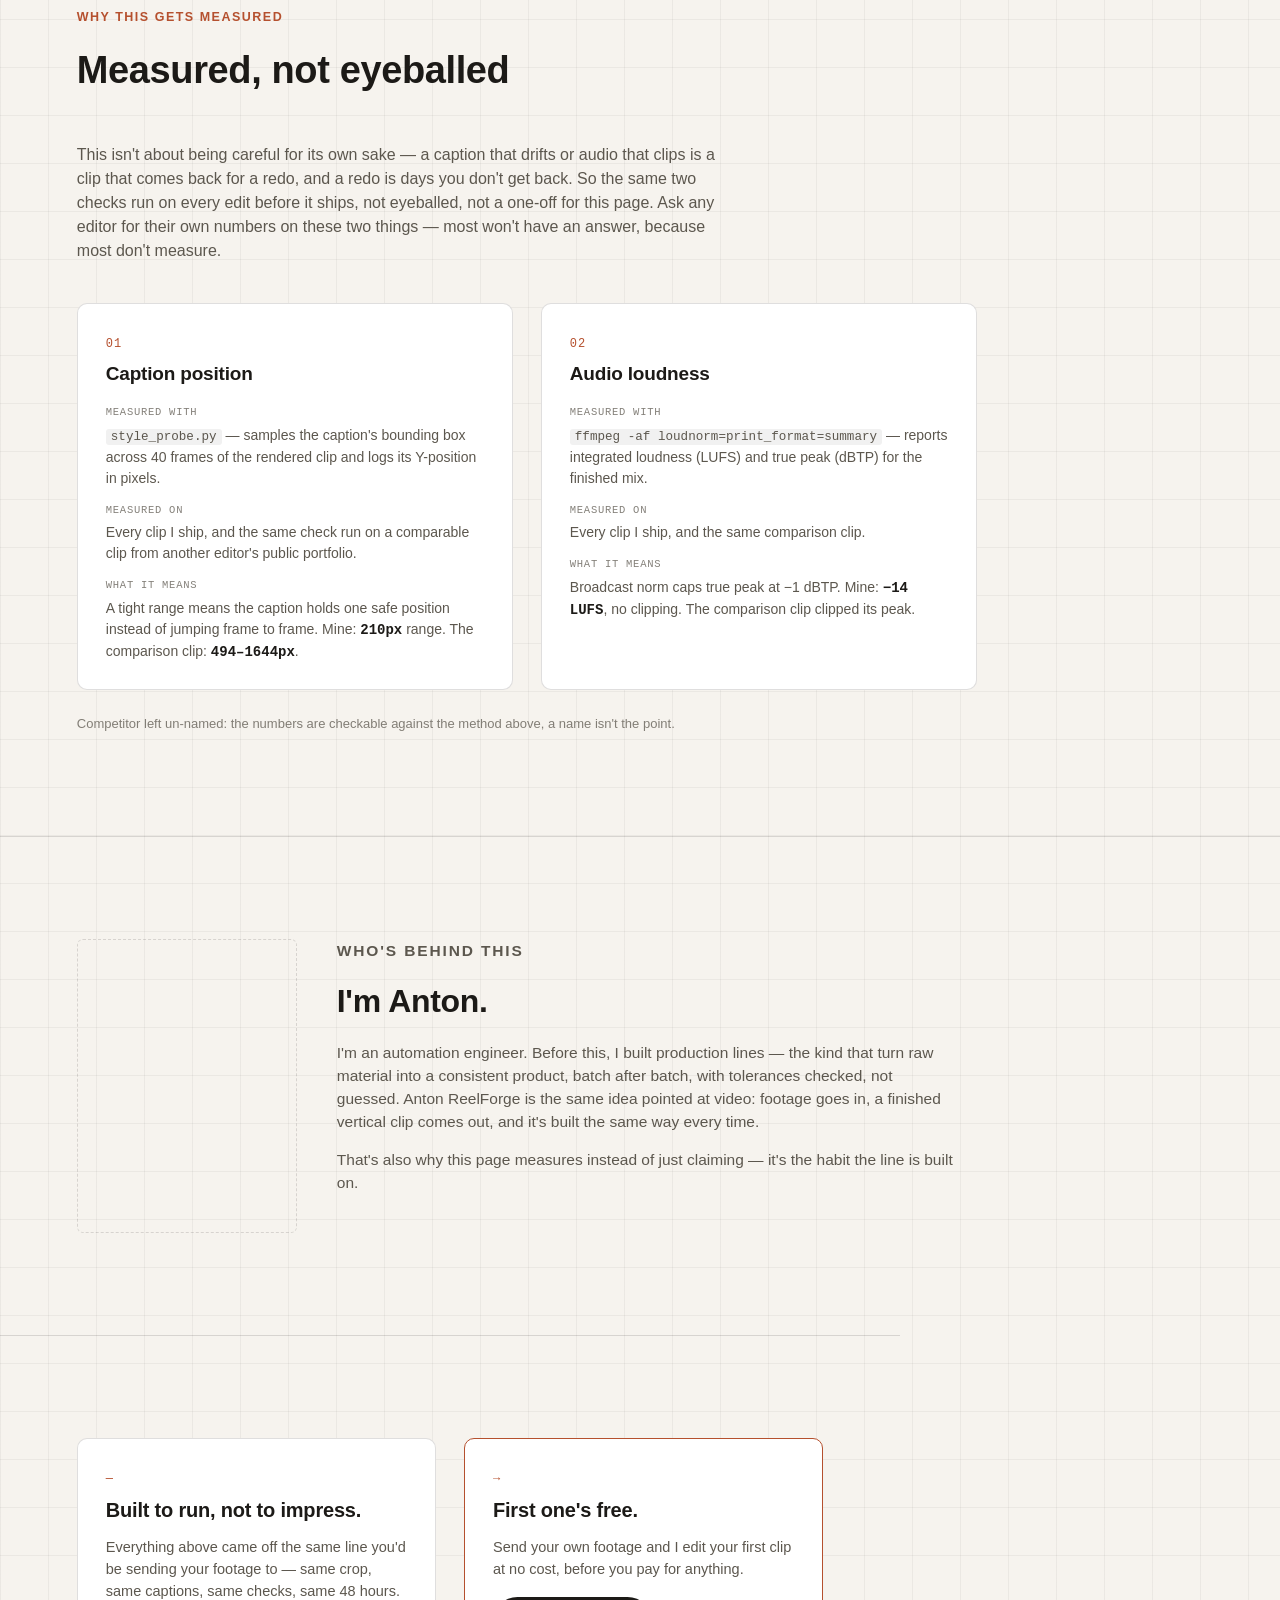
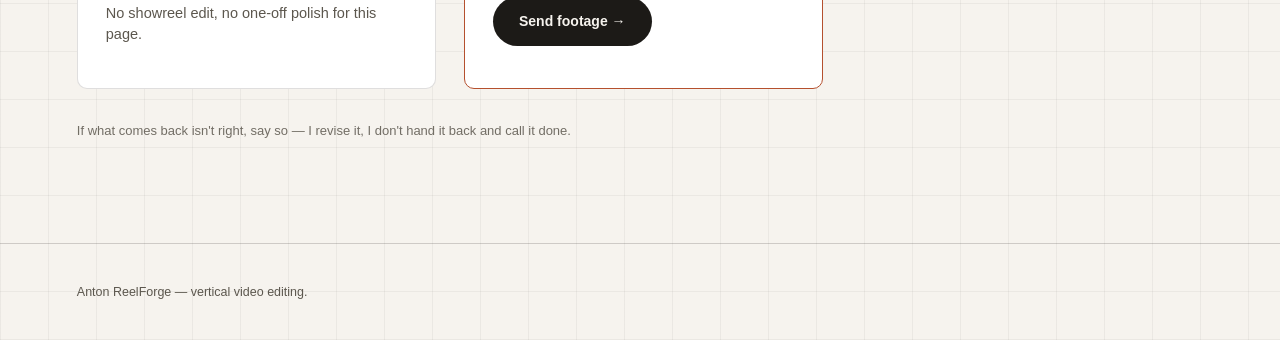
==== commit 0c5b770d: "six steps in one row, posters show what each step adds" ====
--- a/index.html
+++ b/index.html
@@ -203,7 +203,7 @@
         <p class="why">Craft on top of step 4's cut — a single unmoving frame reads as "phone on a stand", deliberate scale changes read as a real edit, even though the camera never cut.</p>
       </div>
 
-      <div class="ladder-step portrait ladder-step--row-end">
+      <div class="ladder-step portrait">
         <div class="ladder-video">
           <video controls preload="metadata" playsinline poster="ladder-06-music.jpg">
             <source src="ladder-06-music.mp4" type="video/mp4">
@@ -214,11 +214,7 @@
         <p>The track isn't pulled from a library — it's generated fresh for this clip's genre and mood, then mixed with lifts at the moments that carry meaning and a hard drop to near-silence half a second before the key line. That drop measures about a 58dB fall, against roughly 3dB for an ordinary volume swell — closer to a cut than a nudge.</p>
         <p class="why">Craft again — silence under a talking head can feel like the clip stalled, the bed track keeps the energy up without touching a word of what's said.</p>
       </div>
-    </div>
-
-    <div class="ladder-row-link" aria-hidden="true"></div>
-
-    <div class="ladder-row">
+
       <div class="ladder-step portrait ladder-step--row-end">
         <div class="ladder-video">
           <video controls preload="metadata" playsinline poster="ladder-07-effects.jpg">
--- a/style.css
+++ b/style.css
@@ -309,33 +309,38 @@
   flex-direction: column;
   gap: 32px;
 }
-/* `.ladder-row` — грид на 5 равных колонок (29.09.2026, было 3, ещё раньше
-   комментарий здесь называл 4 — оба числа устарели, см. заметку про замер
-   ниже). `.ladder-step` переведён в `display: contents`: его дети (видео +
-   4 строки подписи) становятся ПРЯМЫМИ элементами этого грида, каждый
-   в своём grid-row — так у ВСЕХ 8 шагов видео стоит в ряду 1, номер шага
-   в ряду 2, заголовок в ряду 3, первая строка подписи в ряду 4, вторая
-   (`why`) в ряду 5. Высота каждого ряда — по самому высокому элементу
-   этого ряда среди колонок: для ряда 1
-   это portrait-видео (высокое), поэтому landscape-видео в том же ряду 1
-   короче и `align-self: end` прижимает его к общему нижнему краю — тем
-   самым низ ЛЮБОГО видео в строке лежит на одной линии, и подписи (ряды
-   2-5) у всех четырёх карточек стартуют с одного y — то самое требование
+/* `.ladder-row` — грид на 6 равных колонок (задание ladder-row-posters,
+   02.10.2026; до этого было 5, ещё раньше 3, ещё раньше комментарий здесь
+   называл 4 — все устарели, см. заметку про замер ниже). `.ladder-step`
+   переведён в `display: contents`: его дети (видео + 4 строки подписи)
+   становятся ПРЯМЫМИ элементами этого грида, каждый в своём grid-row — так
+   у ВСЕХ 8 шагов видео стоит в ряду 1, номер шага в ряду 2, заголовок
+   в ряду 3, первая строка подписи в ряду 4, вторая (`why`) в ряду 5. Высота
+   каждого ряда — по самому высокому элементу этого ряда среди колонок: для
+   ряда 1 это portrait-видео (высокое), поэтому landscape-видео в том же
+   ряду 1 короче и `align-self: end` прижимает его к общему нижнему краю —
+   тем самым низ ЛЮБОГО видео в строке лежит на одной линии, и подписи
+   (ряды 2-5) у всех карточек стартуют с одного y — то самое требование
    владельца «выровняй превью по нижнему краю, чтобы подписи начинались на
    одной линии». */
 /* Задание vitrina-positioning (29.09.2026): владелец увидел живой сайт —
    «видосы какие-то огромные». Замер подтвердил: при 3 колонках и реальной
    ширине `.ladder-row` 1232px (не оценка "на глаз", а `bounding_box()` из
    Playwright) колонка выходила 394.7px, портретное видео — 701.6px высотой,
-   почти во весь экран. 5 колонок держит высоту у цели ~400px владельца:
-   (1232 - 4*24) / 5 = 227.2px ширины -> 227.2 * 16/9 = 403.9px высоты.
-   Шесть портретных шагов (2-7) на 5 колонках не делятся ровно — 5 шагов
-   (2-6) идут в первой строке, шаг 7 остаётся один во второй (в макете он
-   и так отдельно подписан как «сказать прямо» в `.callout` ниже, так что
-   отдельная строка ему подходит смыслово, не только по остатку от деления). */
+   почти во весь экран. 5 колонок держала высоту у цели ~400px владельца, но
+   шесть портретных шагов (2-7) на 5 колонках не делятся ровно — 5 шагов
+   (2-6) шли в первой строке, шаг 7 оставался один во второй, с большим
+   пустым хвостом грида справа (3 из 5 колонок, одна карточка внутри них) —
+   «сбой вёрстки», замечание владельца 02.10. 🔴 Задание ladder-row-posters
+   (02.10.2026) объединило оба ряда в один и перешло на 6 колонок: при той
+   же ширине `.ladder-row` 1232px (`bounding_box()` из Playwright, см.
+   docs/RESULT-ladder-row-posters.md) — (1232 - 5*24) / 6 ≈ 187px ширины
+   колонки -> 187 * 16/9 ≈ 333px высоты видео. Меньше, чем было у 5 колонок
+   (404px), но по шапке 187px читается без прищура, и все шесть шагов стоят
+   в ОДНОМ ряду, как и просил владелец. */
 .ladder-row {
   display: grid;
-  grid-template-columns: repeat(5, 1fr);
+  grid-template-columns: repeat(6, 1fr);
   grid-template-rows: auto auto auto auto auto;
   column-gap: 24px;
   row-gap: 0;
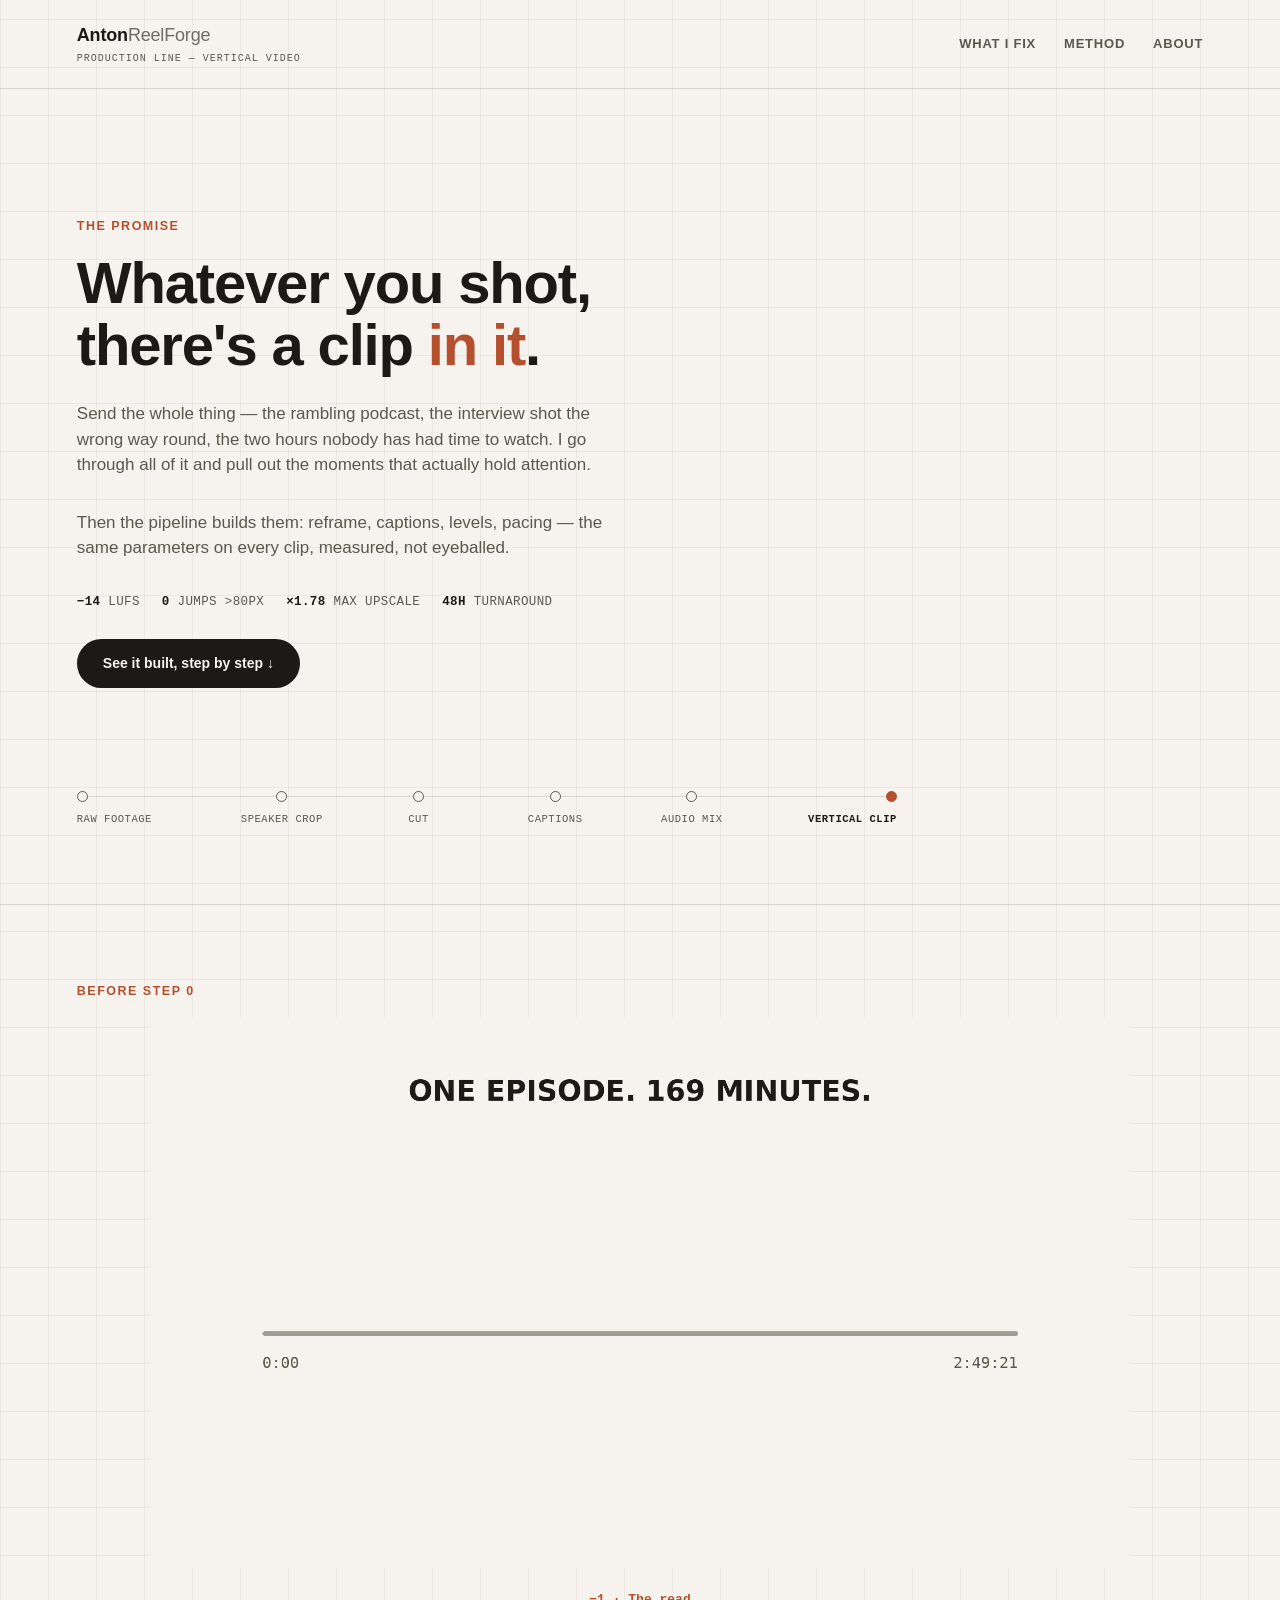
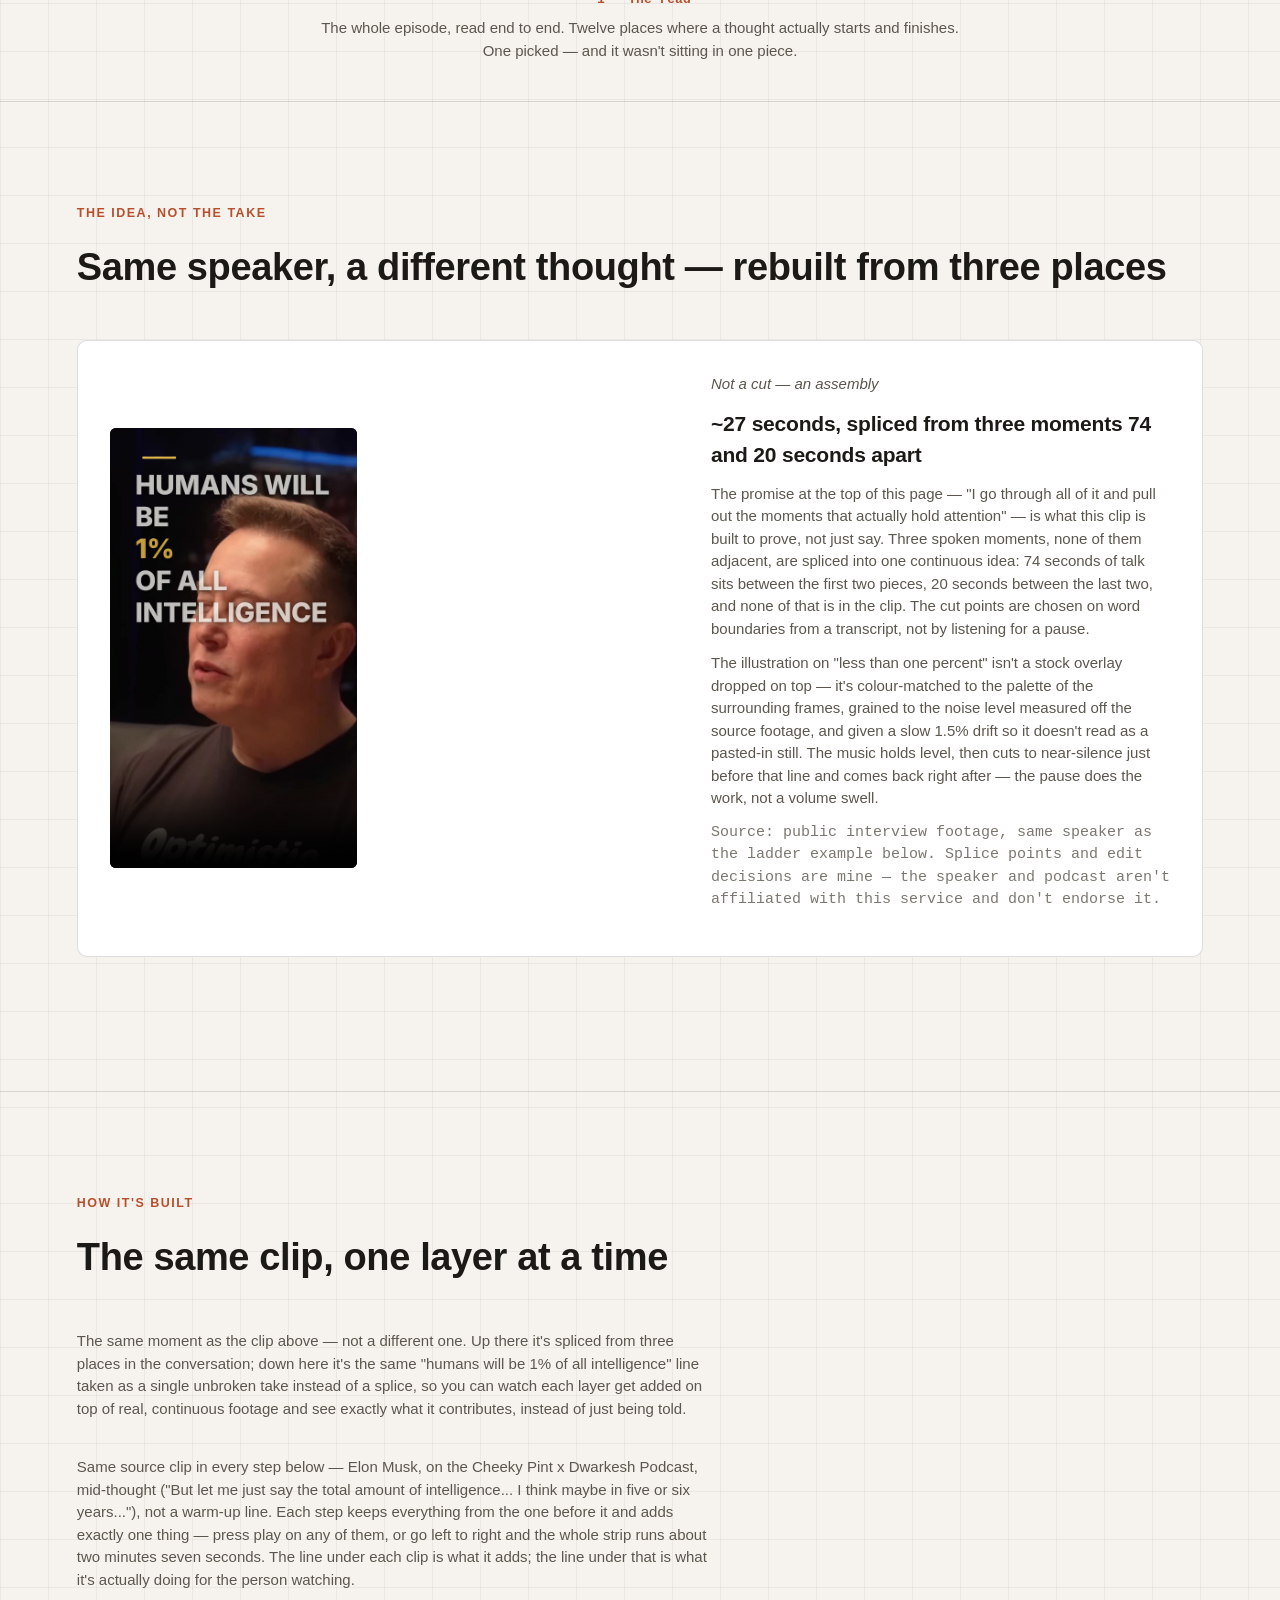
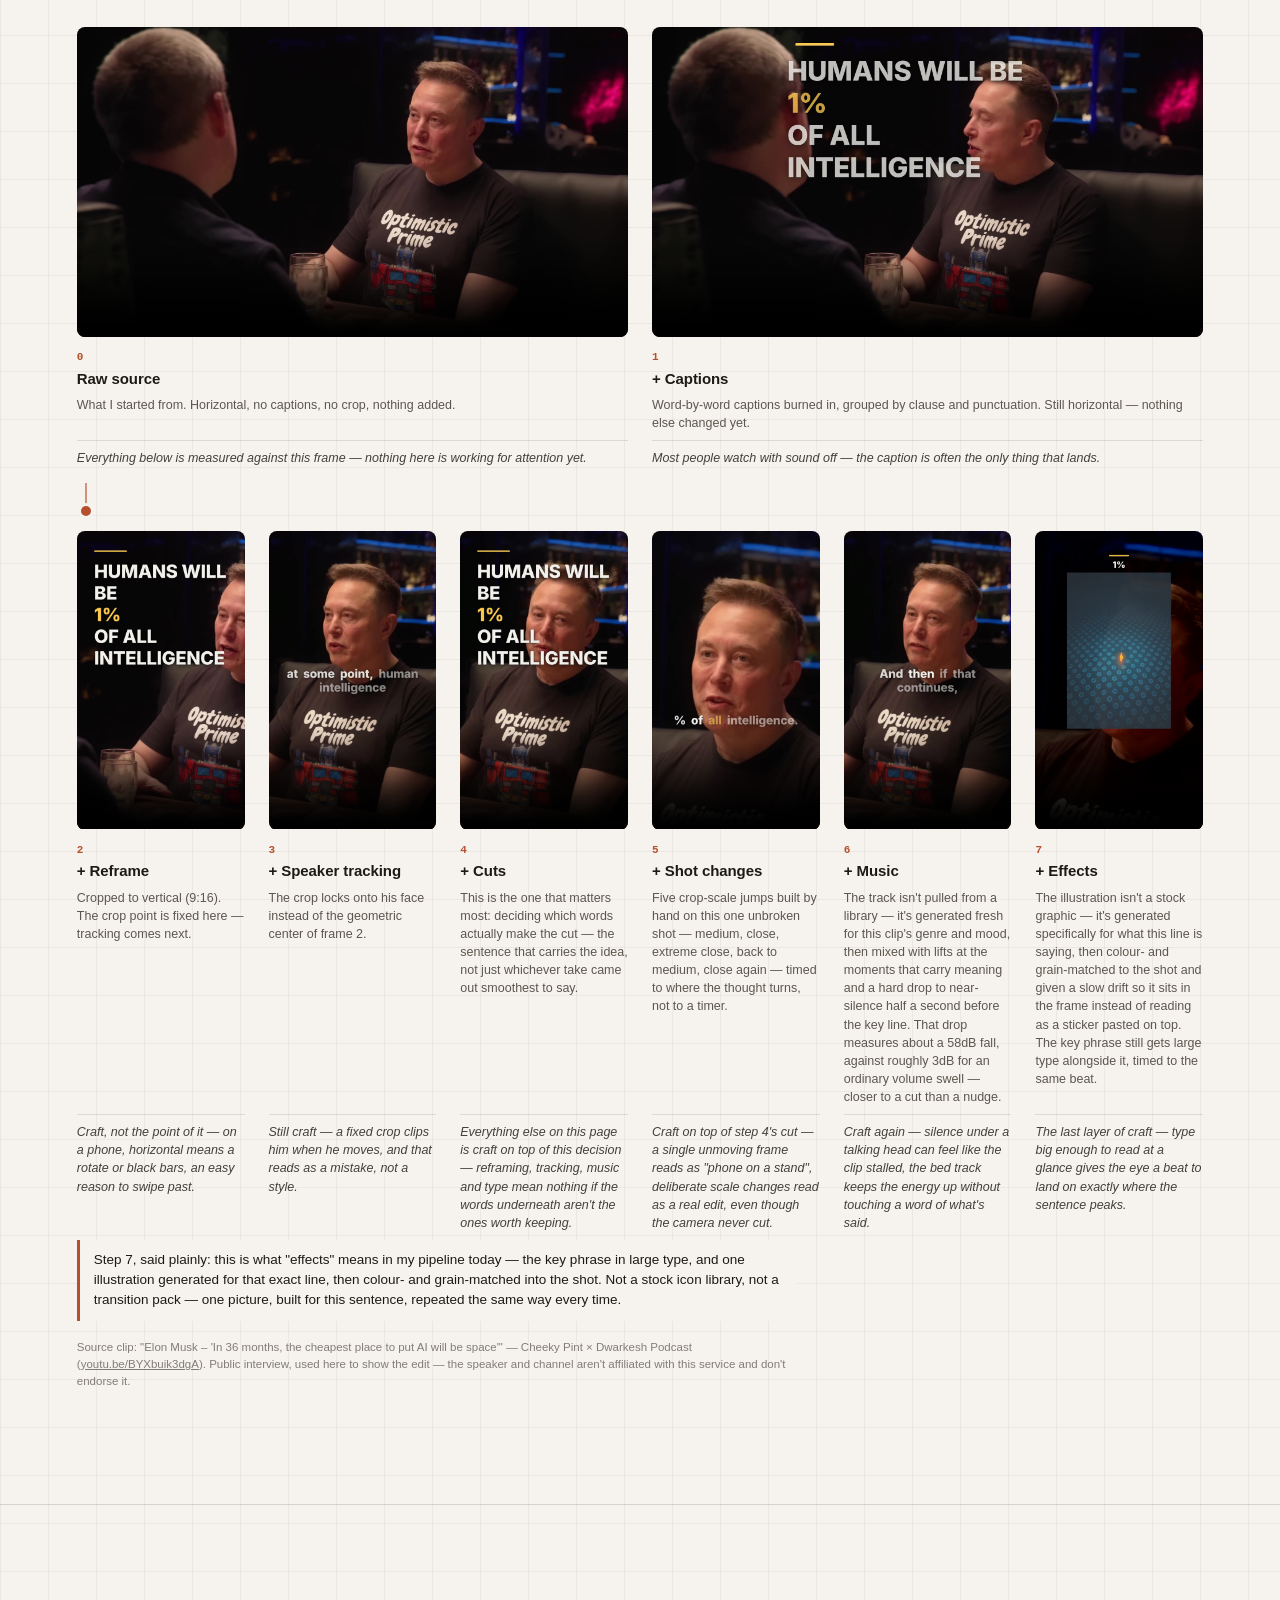
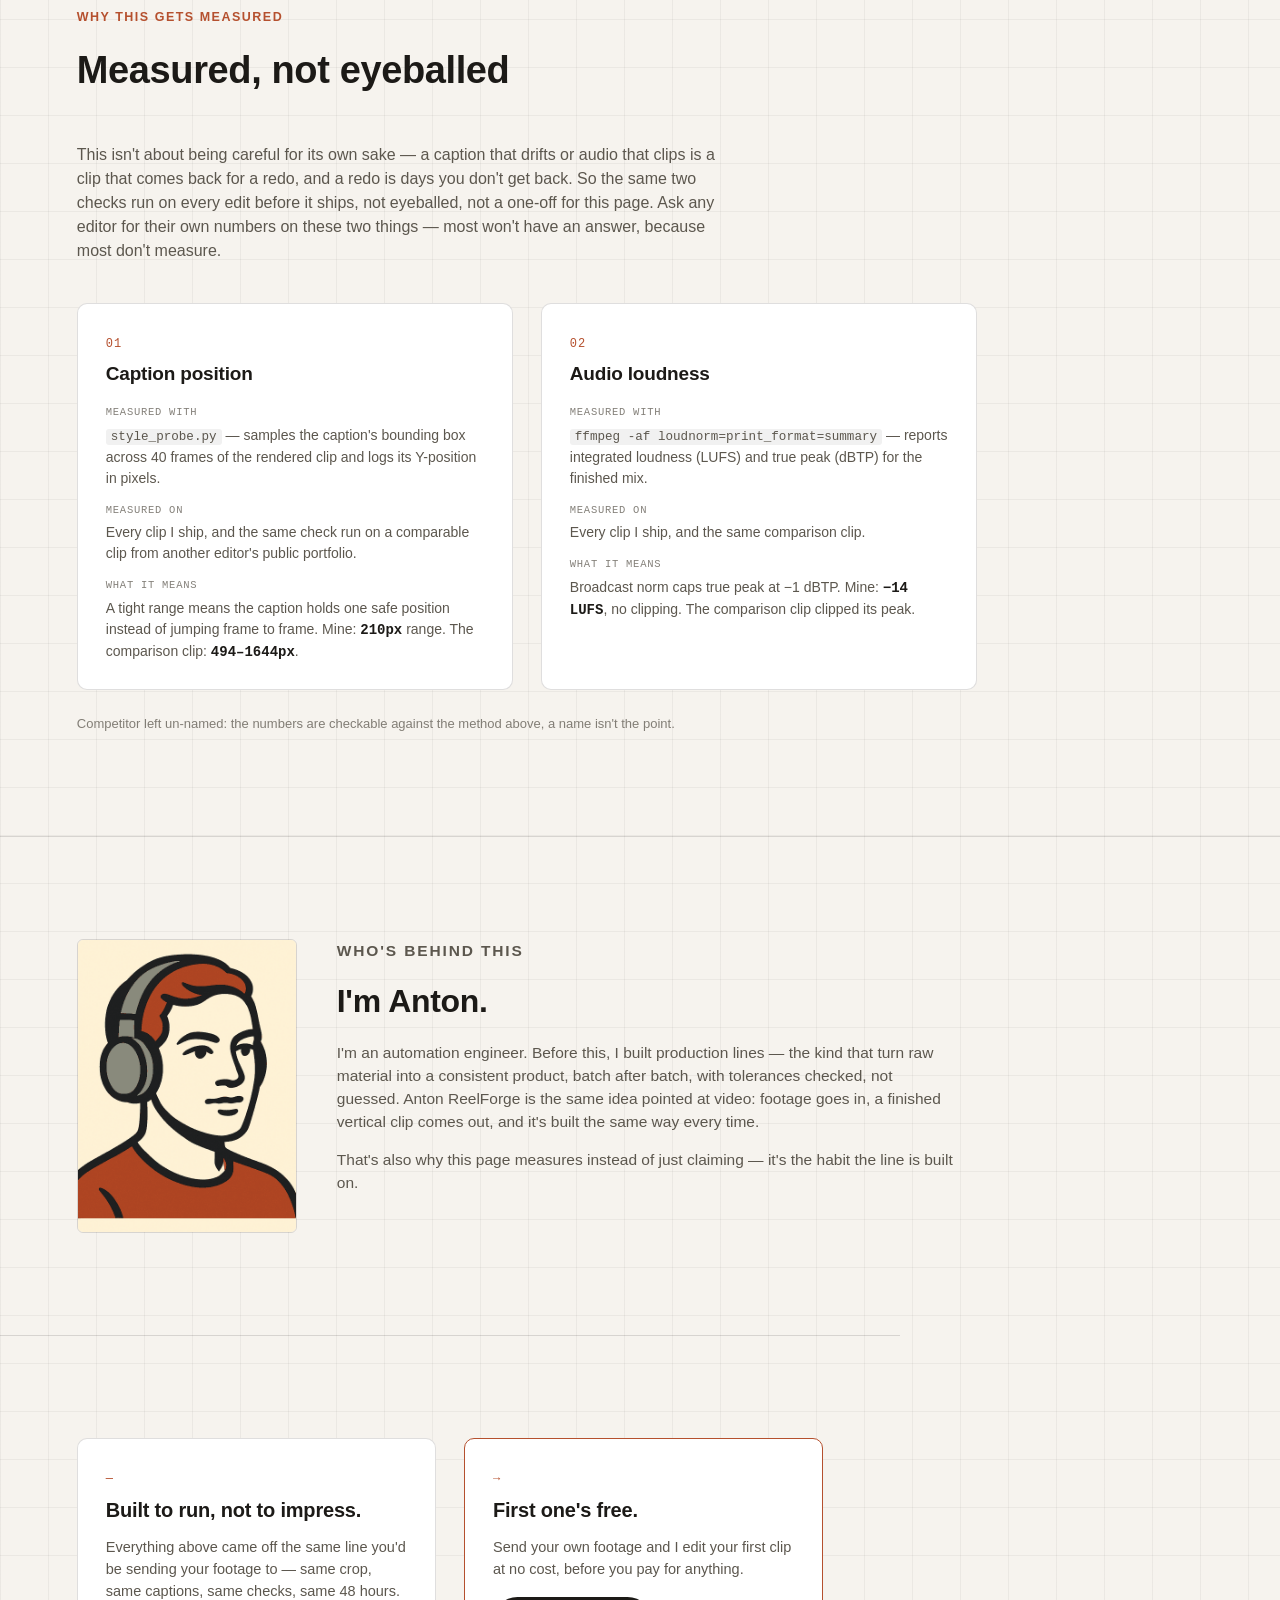
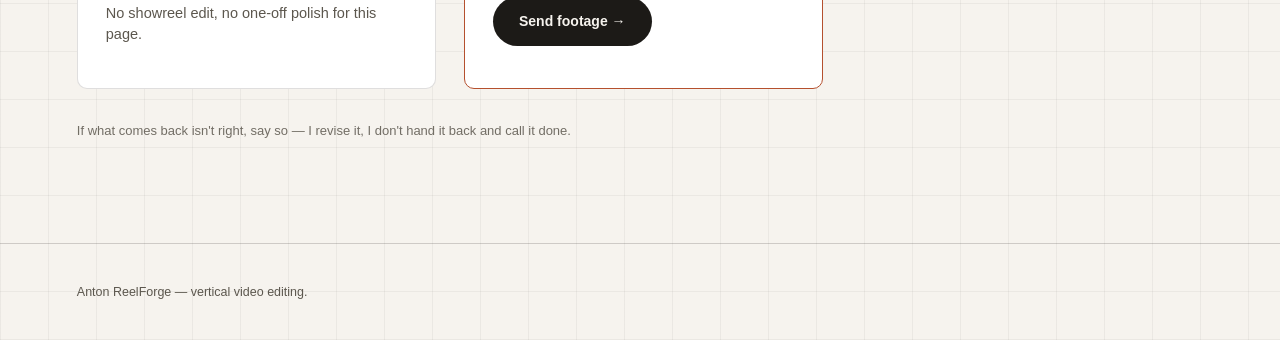
==== commit 45398a61: "headroom on two posters + avatar in about block" ====
--- a/index.html
+++ b/index.html
@@ -296,7 +296,8 @@
 </section>
 
 <section class="author" id="about">
-  <div class="author-photo-slot" aria-hidden="true">
+  <div class="author-photo-slot">
+    <img src="anton-avatar.png" alt="Anton — illustrated avatar, not a photo">
   </div>
   <div class="author-text">
     <p class="eyebrow">WHO'S BEHIND THIS</p>
--- a/style.css
+++ b/style.css
@@ -537,20 +537,15 @@
 }
 .author-photo-slot {
   aspect-ratio: 3 / 4;
-  border: 1px dashed var(--line);
-  display: flex;
-  align-items: center;
-  justify-content: center;
+  border: 1px solid var(--line);
   border-radius: 6px;
-}
-.author-photo-slot span {
-  font-family: var(--mono);
-  font-size: 11px;
-  letter-spacing: 0.06em;
-  color: var(--ink-soft);
-  text-transform: uppercase;
-  text-align: center;
-  padding: 0 10px;
+  overflow: hidden;
+}
+.author-photo-slot img {
+  display: block;
+  width: 100%;
+  height: 100%;
+  object-fit: cover;
 }
 .author-text h2 { margin: 0 0 16px; font-size: clamp(26px, 3.2vw, 32px); letter-spacing: -0.01em; }
 .author-text p { margin: 0 0 14px; color: var(--ink-soft); font-size: 15.5px; max-width: 620px; }
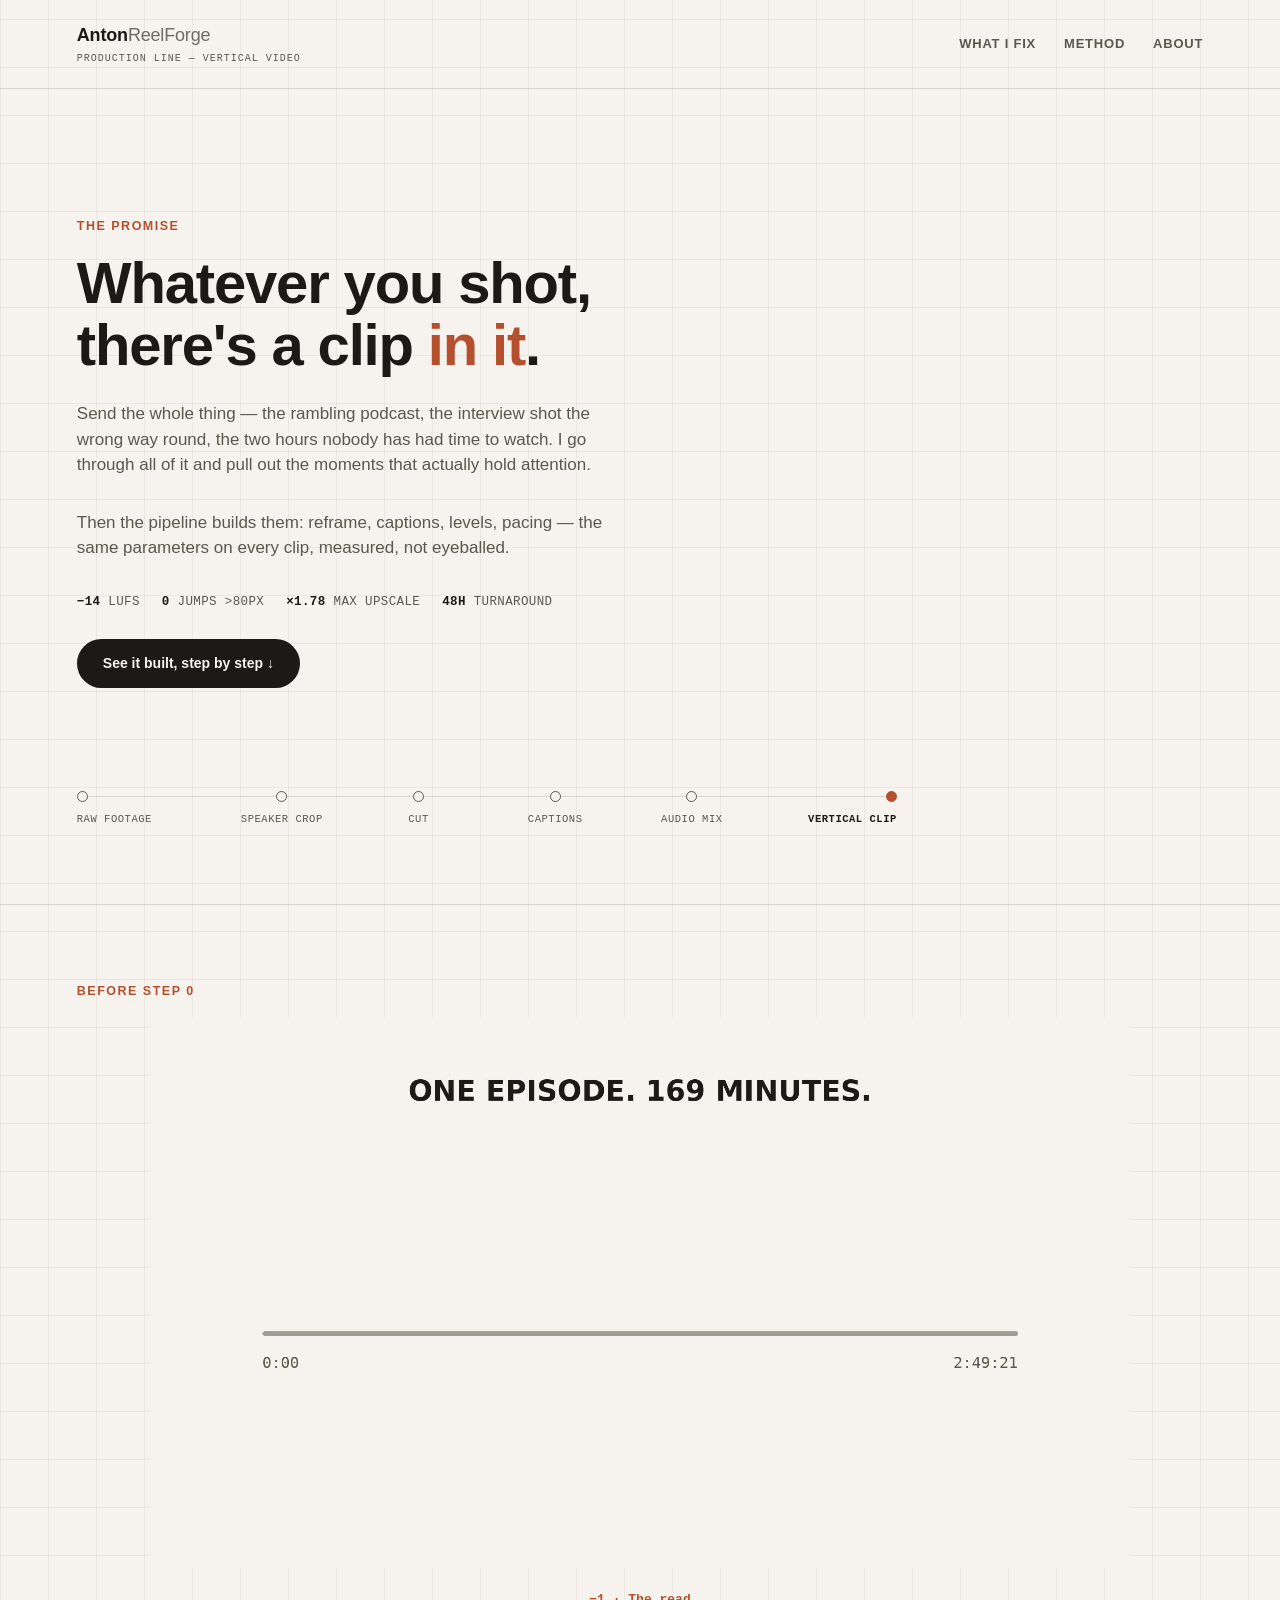
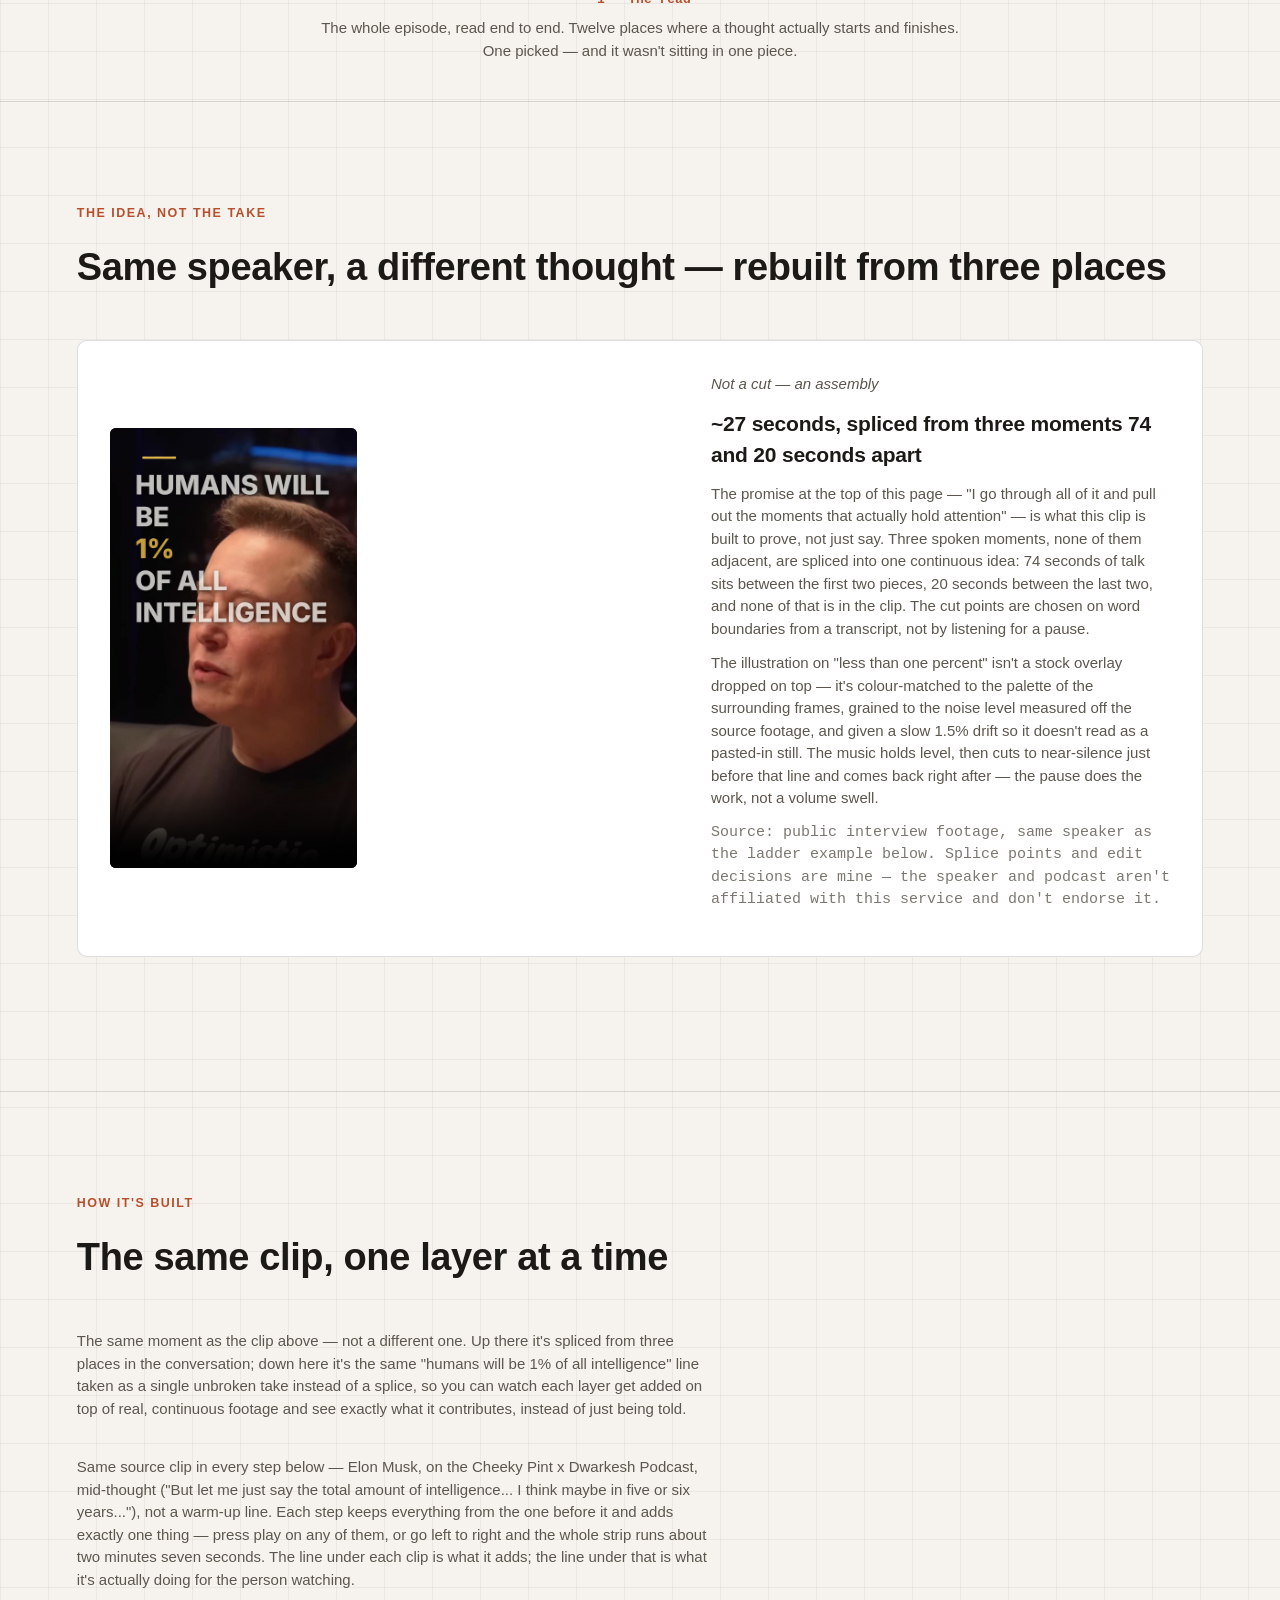
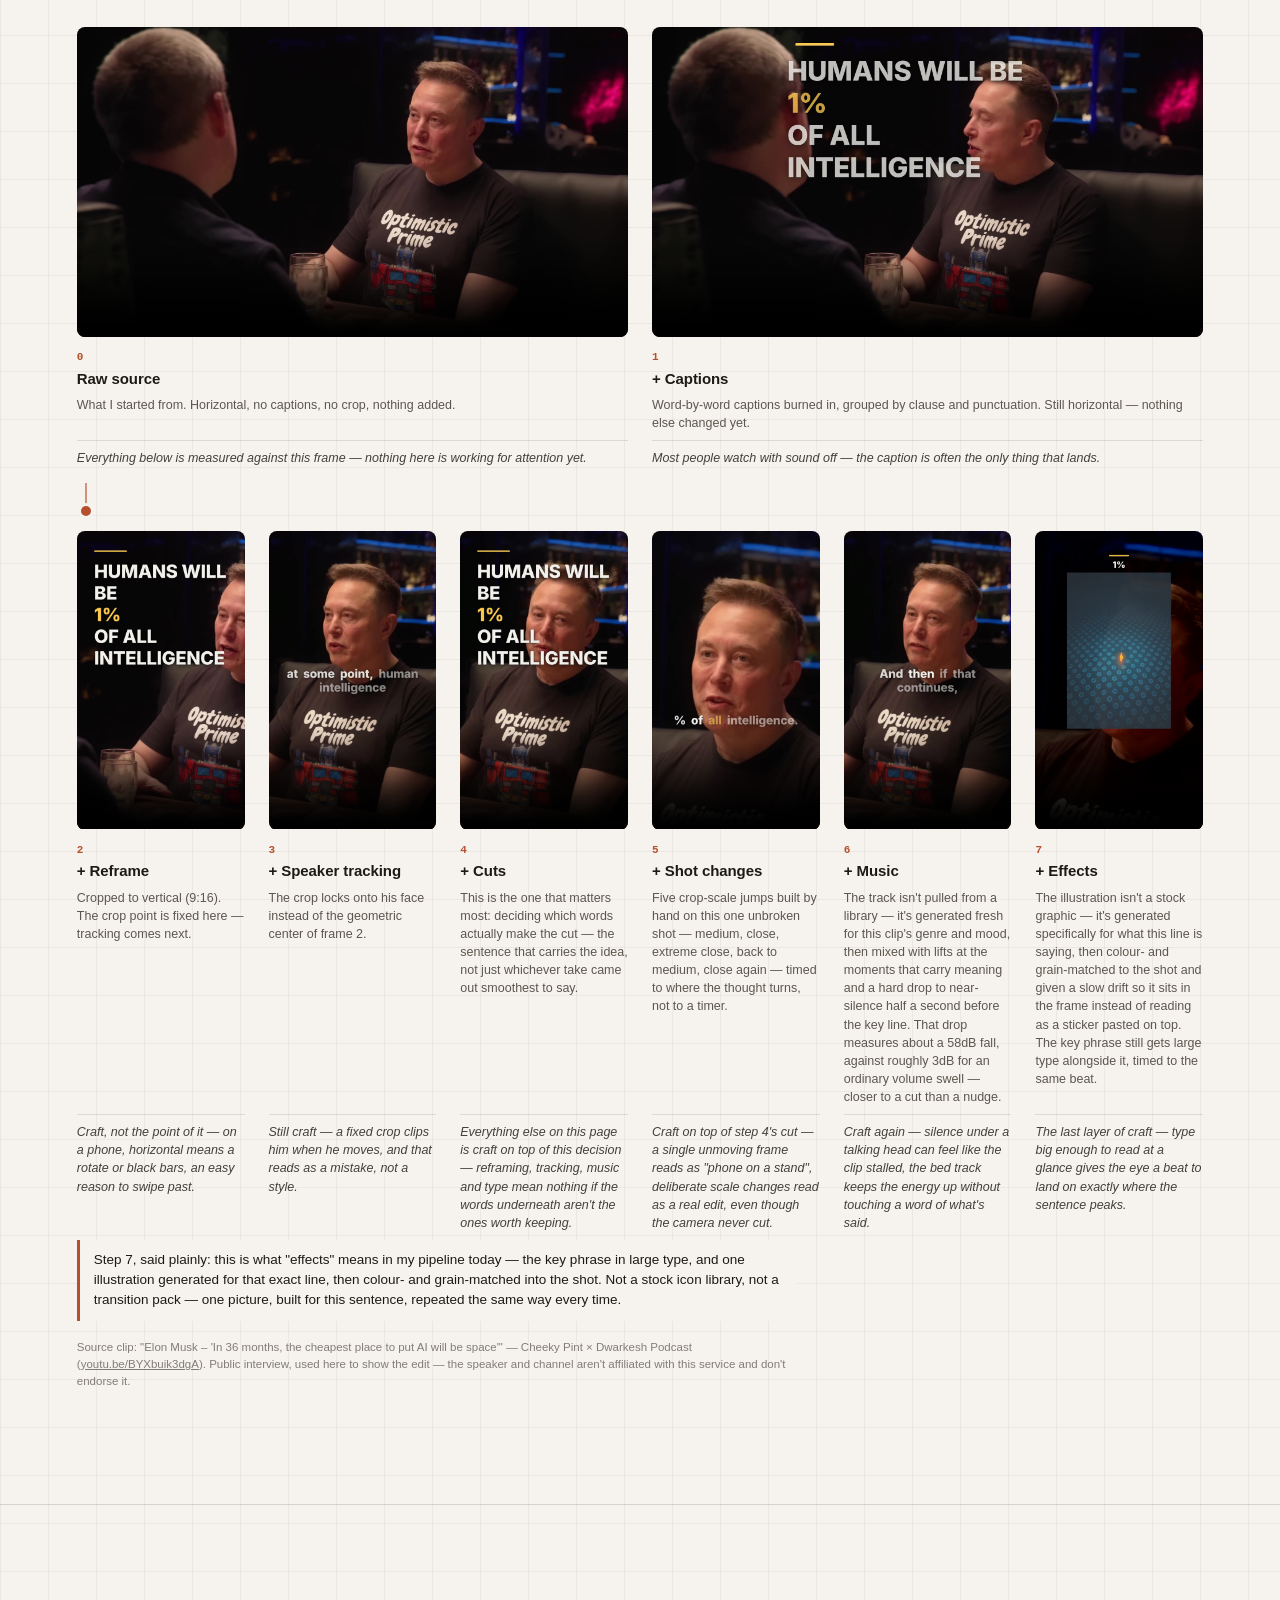
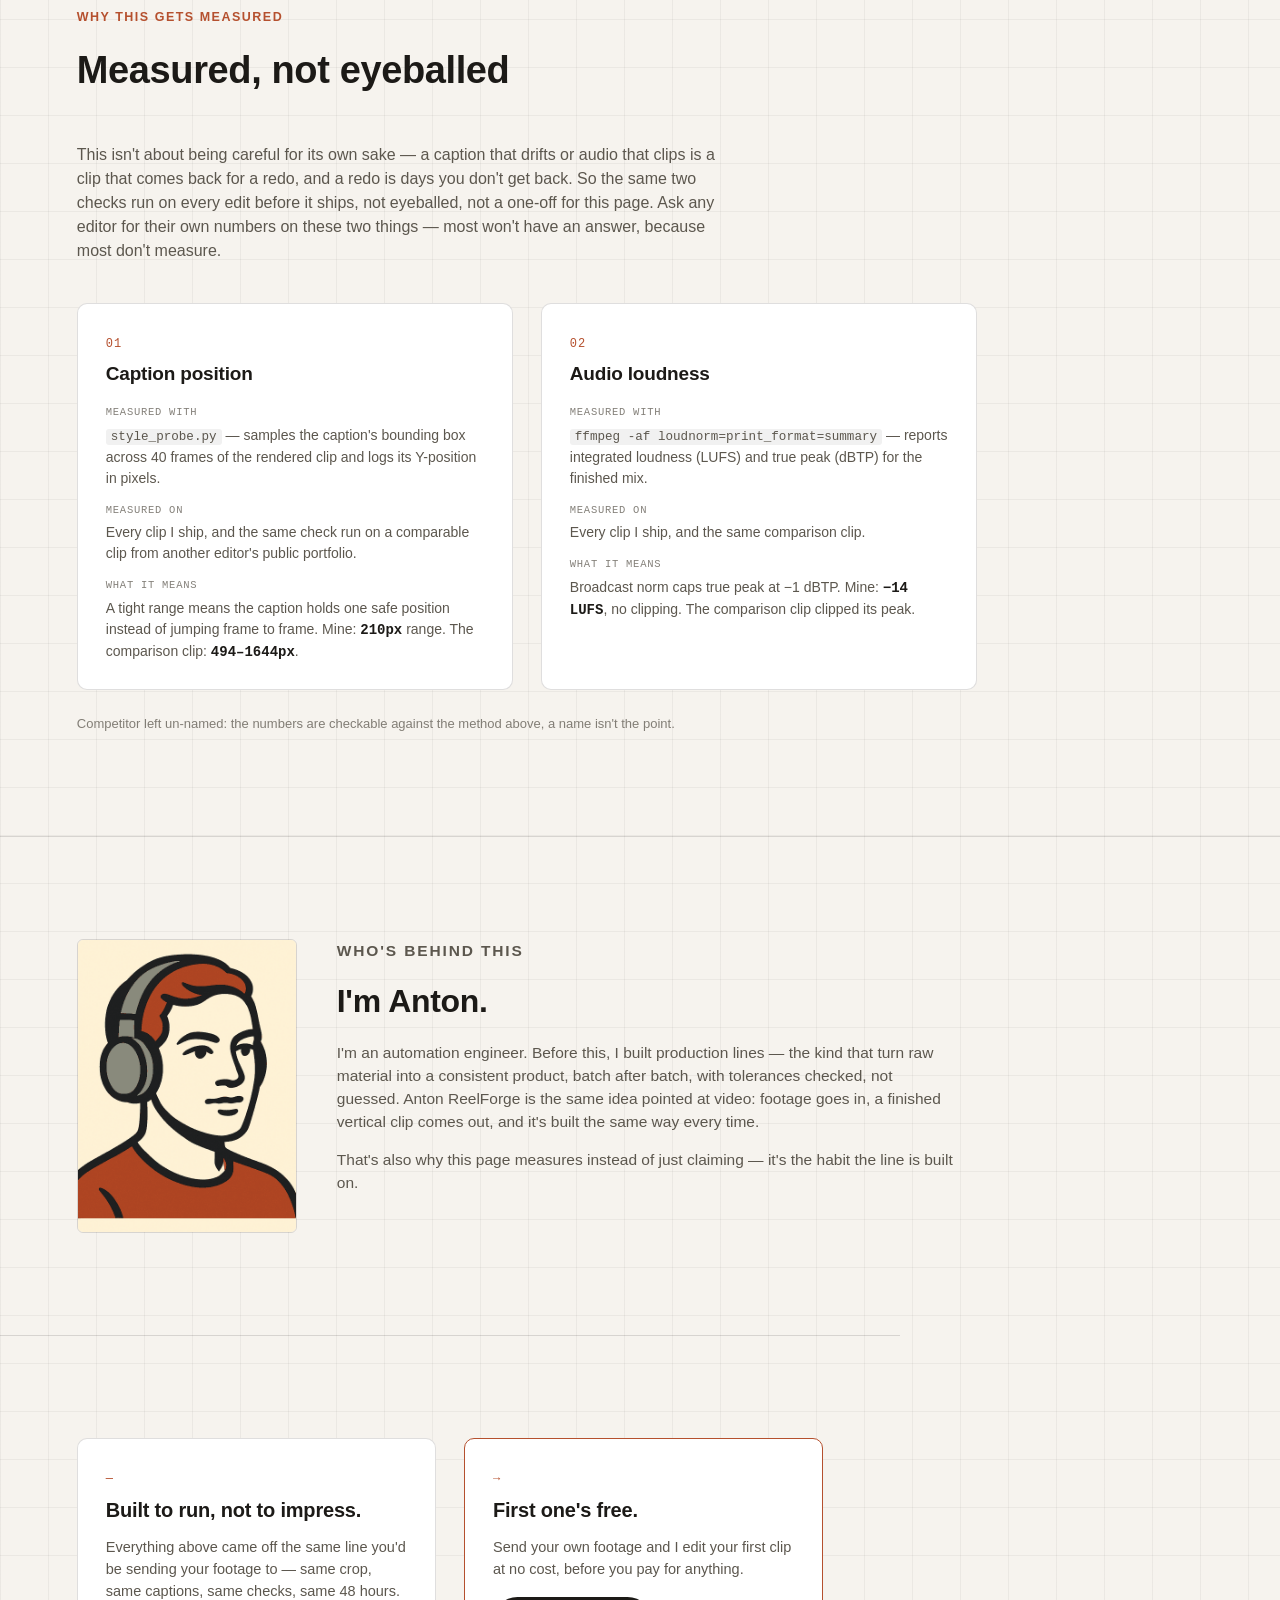
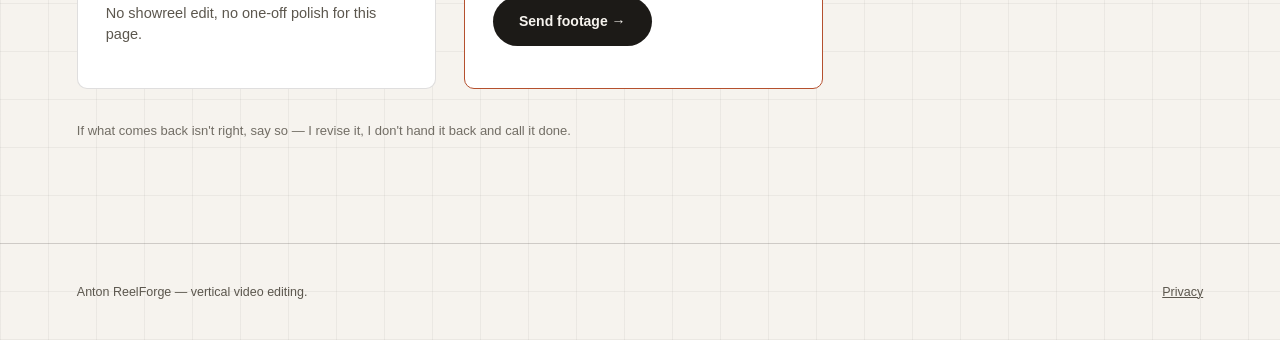
==== commit 9e6eb91a: "privacy page" ====
--- a/index.html
+++ b/index.html
@@ -337,6 +337,7 @@
 
 <footer>
   <p>Anton ReelForge — vertical video editing.</p>
+  <p><a href="/privacy">Privacy</a></p>
 </footer>
 
 </body>
--- a/style.css
+++ b/style.css
@@ -713,4 +713,20 @@
   background: #000;
 }
 
+.legal { max-width: 680px; }
+.legal h1 {
+  font-size: clamp(28px, 4.2vw, 38px);
+  line-height: 1.15;
+  margin: 0 0 22px;
+  letter-spacing: -0.02em;
+}
+.legal-block { margin: 0 0 20px; max-width: 640px; }
+.legal-block h3 { margin: 0 0 10px; font-size: 17px; letter-spacing: -0.01em; }
+.legal-block p { margin: 0 0 10px; color: var(--ink-soft); font-size: 15px; }
+.legal-block p:last-child { margin-bottom: 0; }
+.legal-block a { color: var(--accent); }
+
+footer { display: flex; justify-content: space-between; align-items: center; gap: 12px; flex-wrap: wrap; }
+footer a { color: var(--ink-soft); }
+
 .brand-accent { opacity: .62; font-weight: 400; }
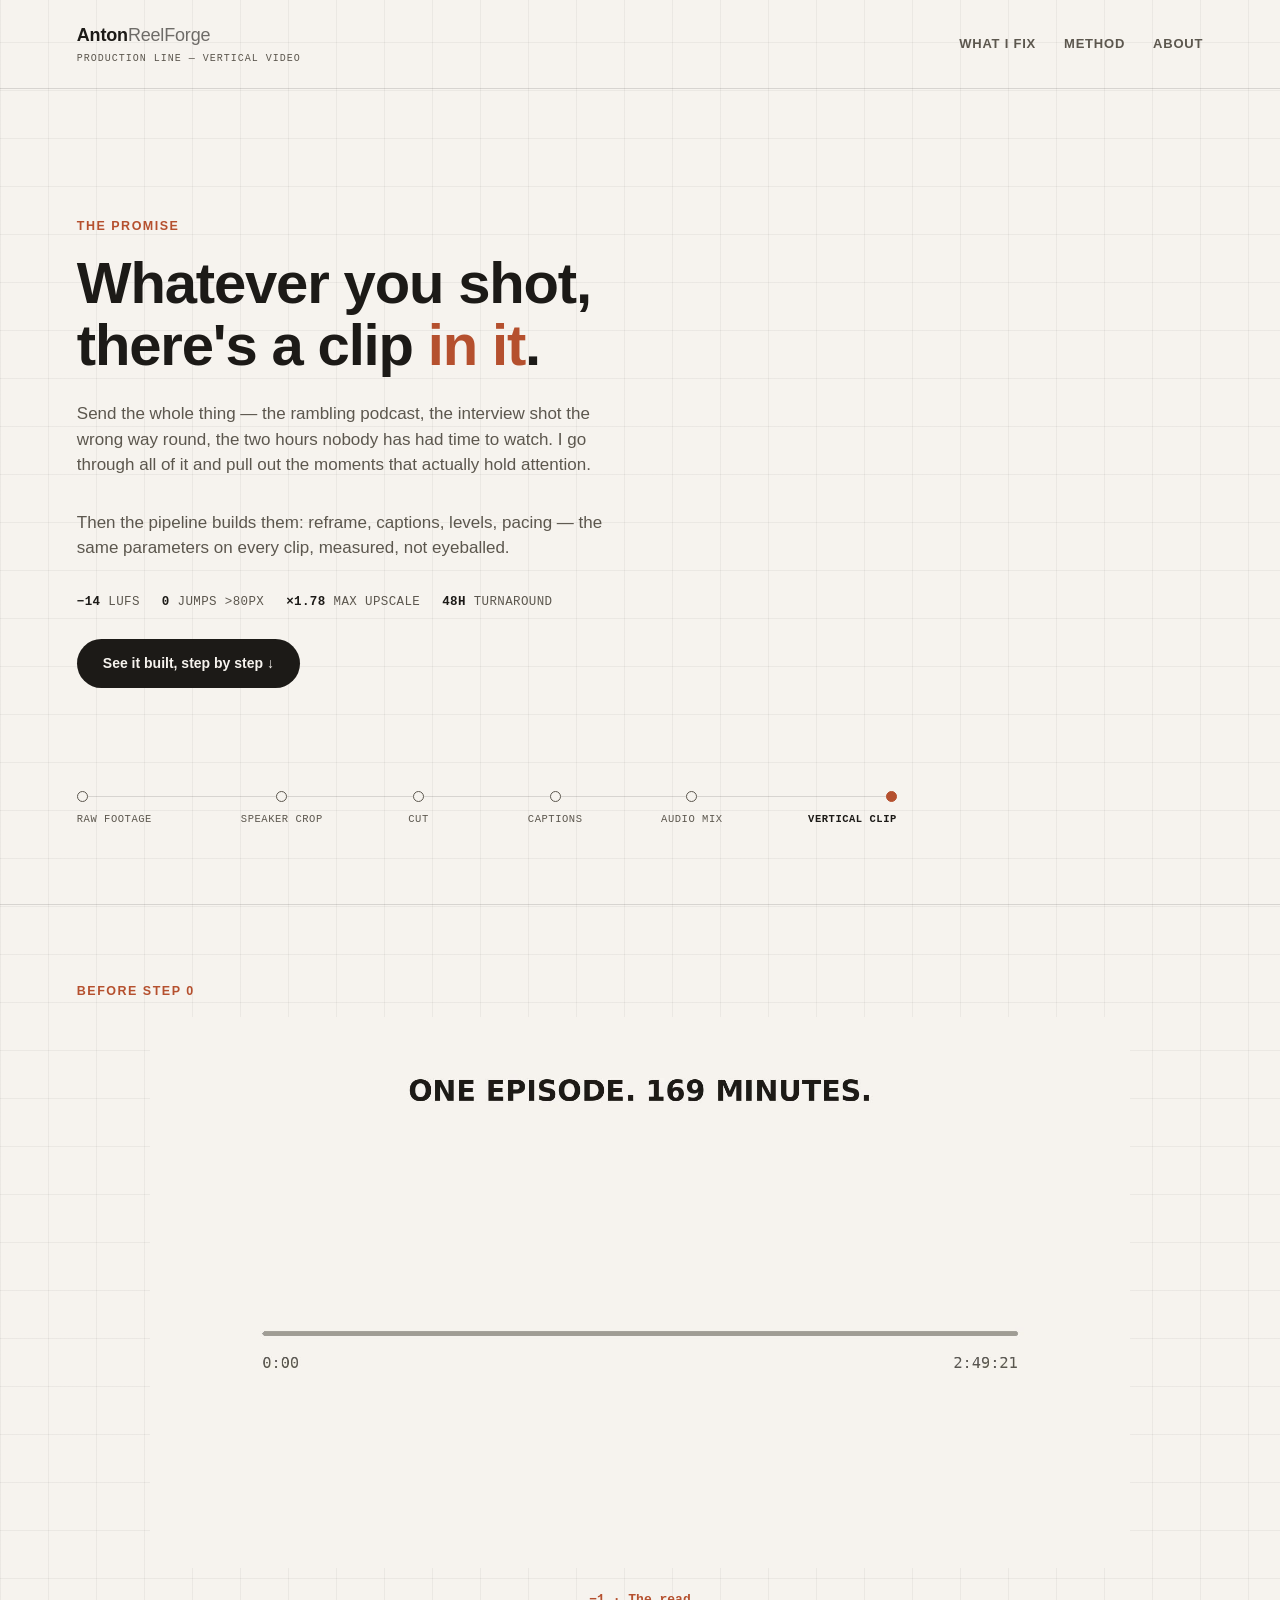
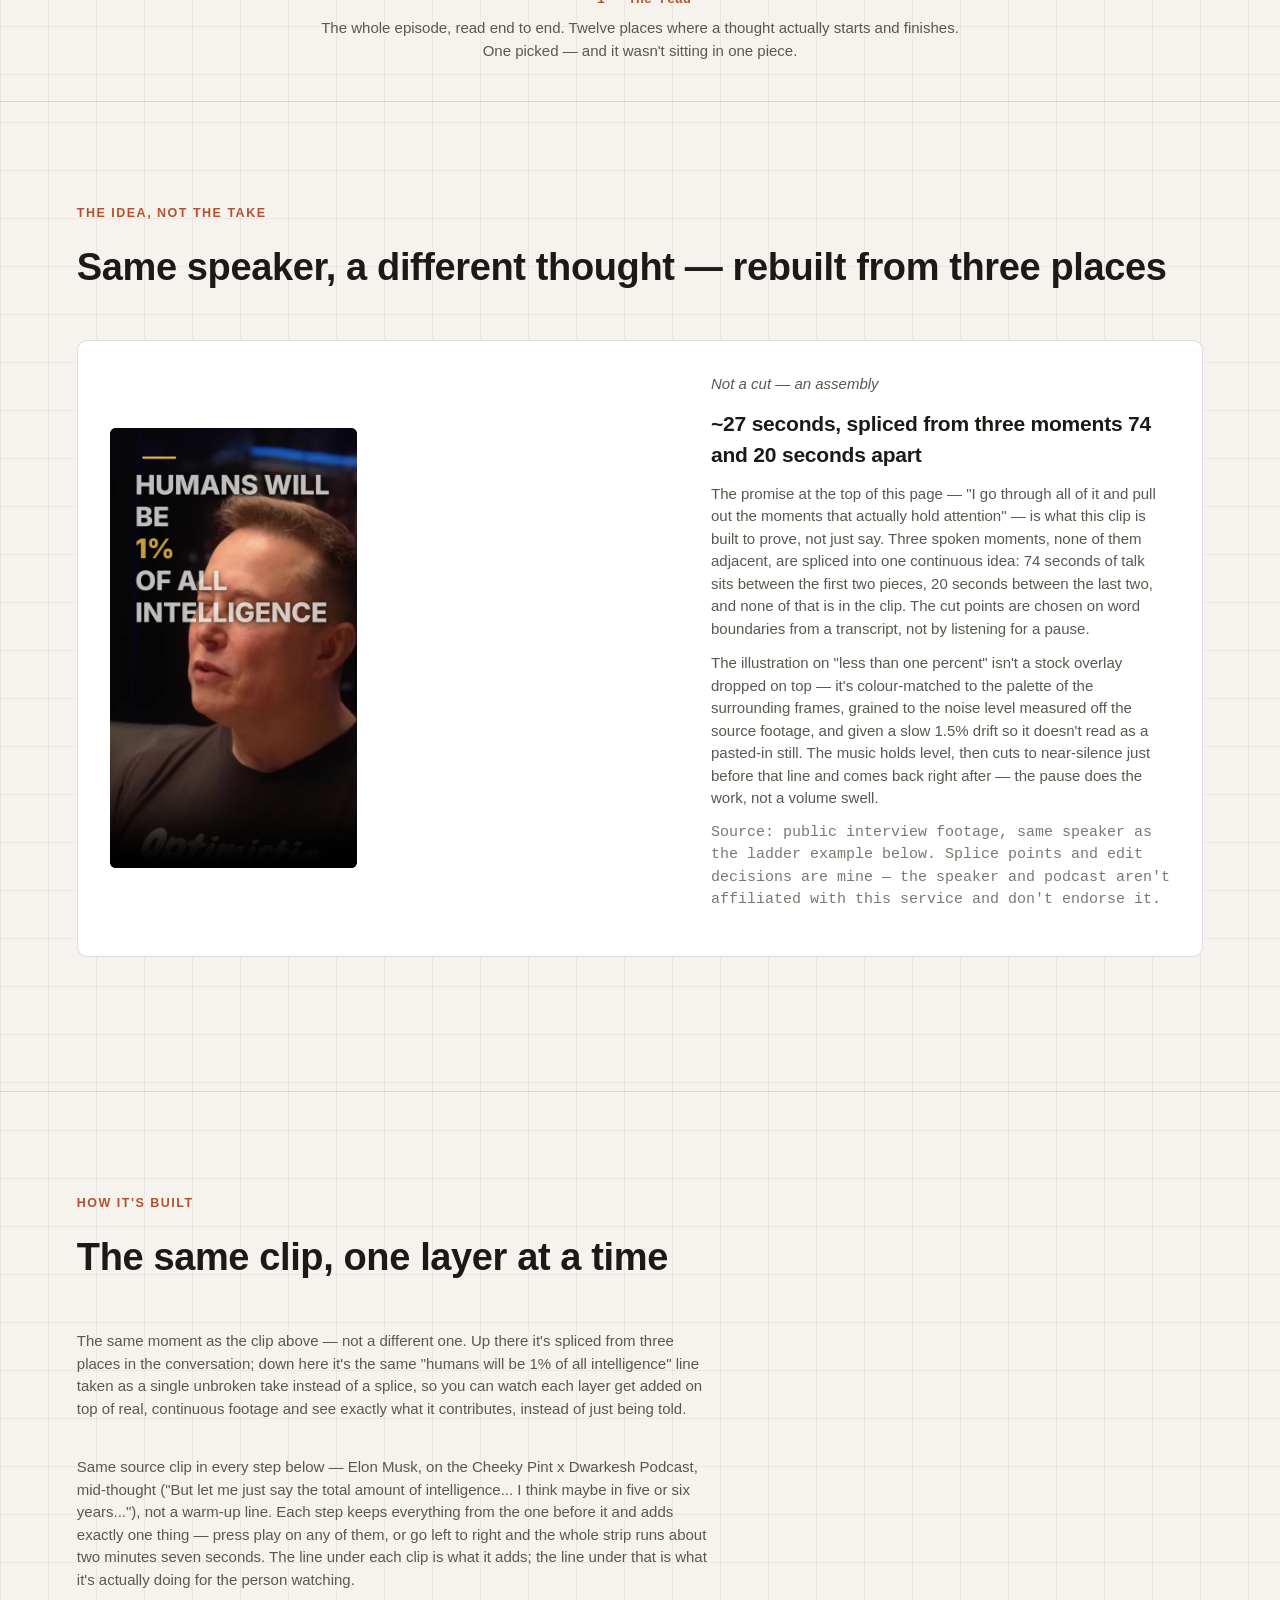
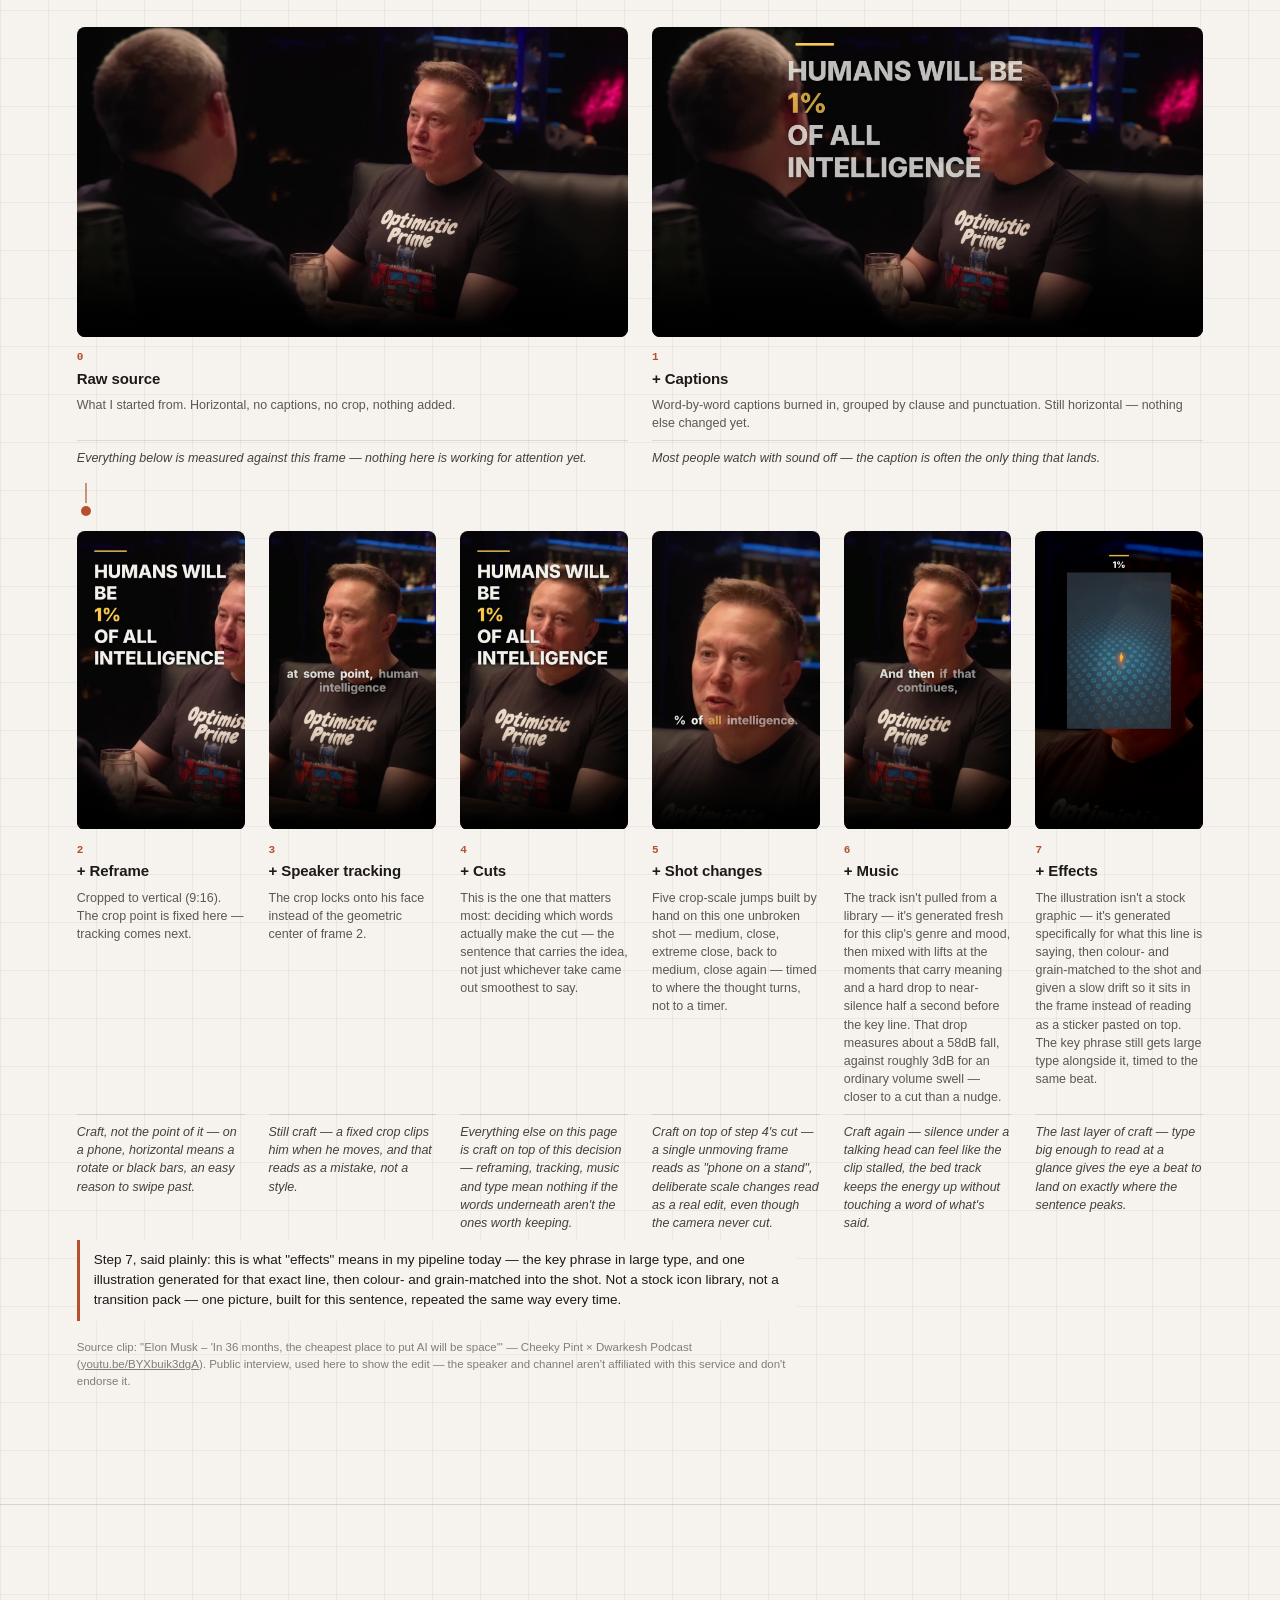
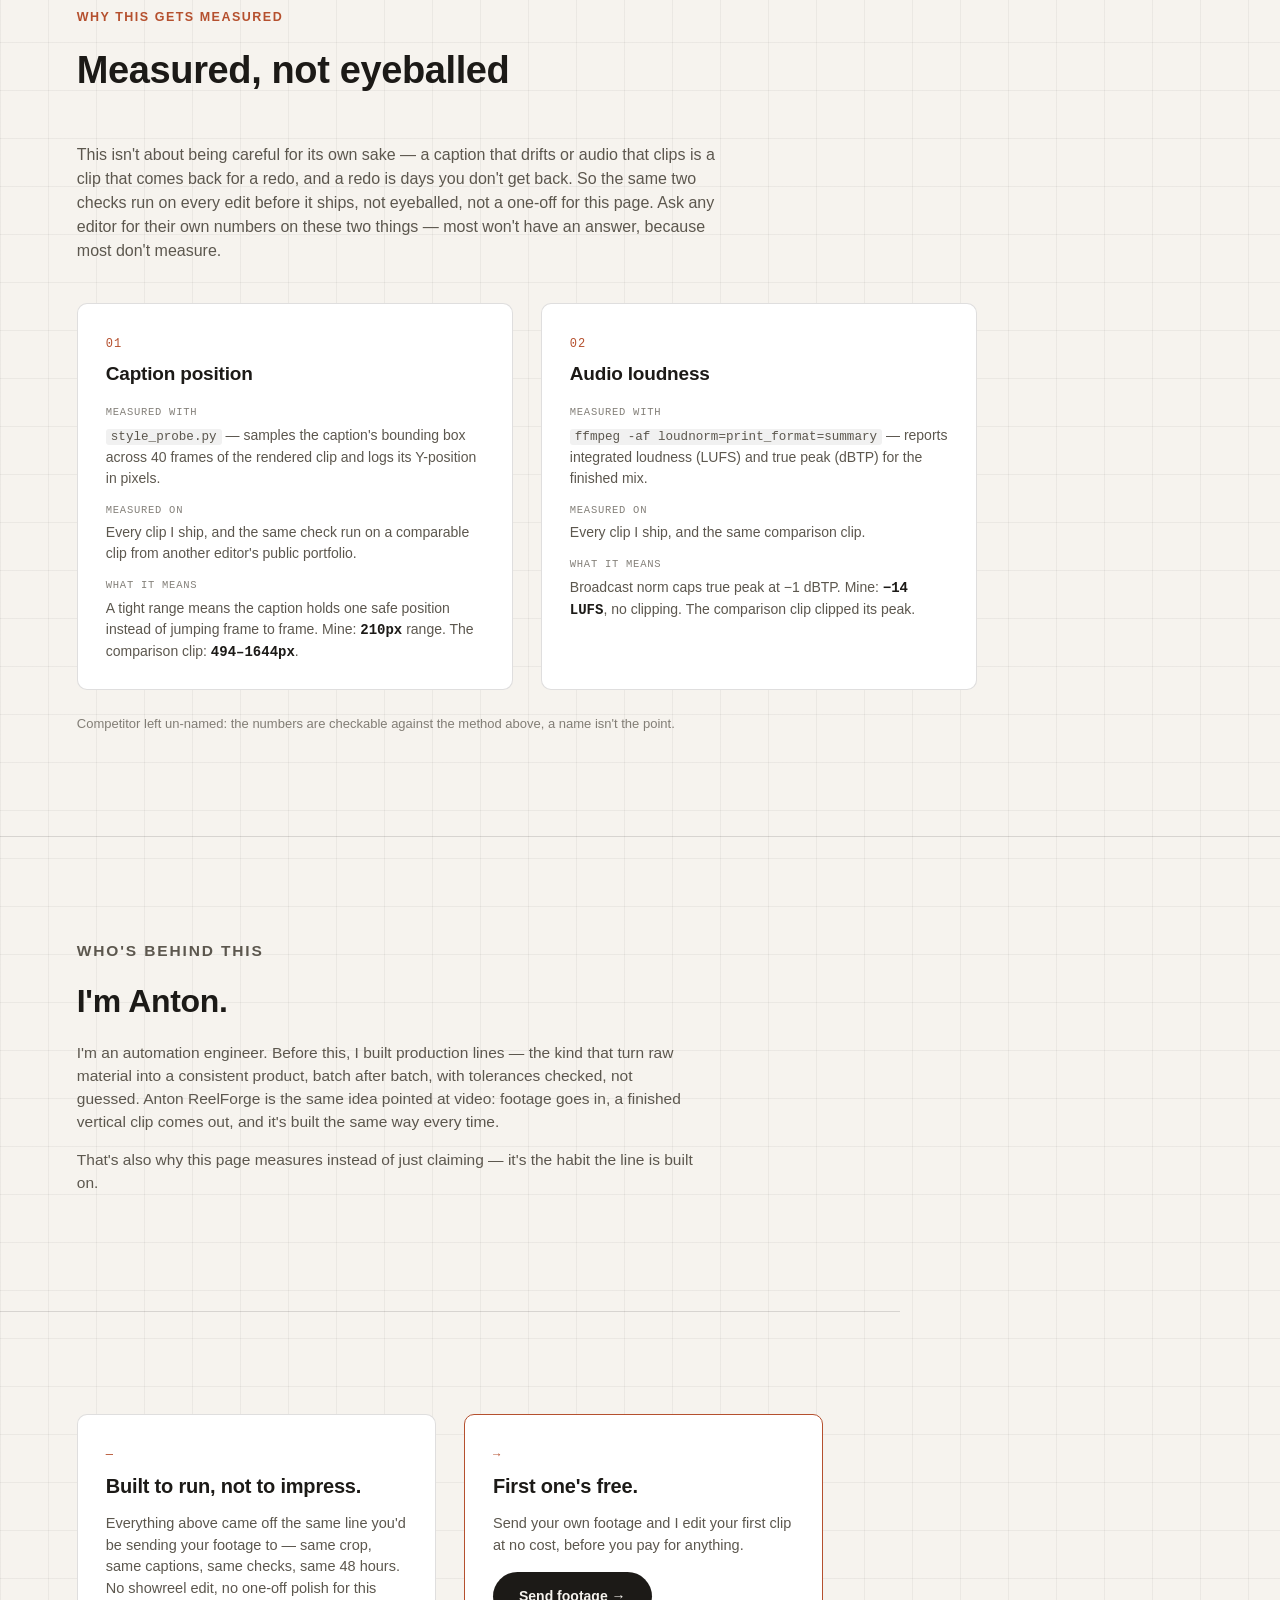
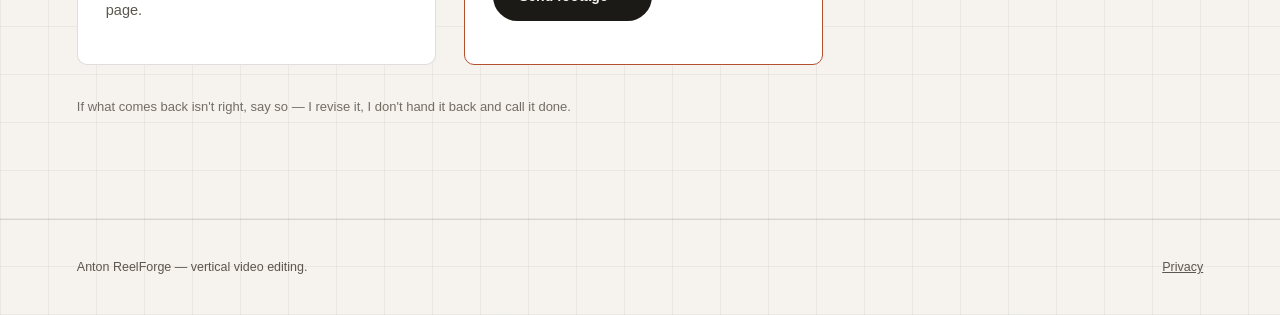
==== commit b24f8682: "Витрина: убрать нарисованный аватар из блока об авторе Решение Антона 08.10.2026: «убери эту тупую з" ====
--- a/index.html
+++ b/index.html
@@ -295,10 +295,15 @@
   against the method above, a name isn't the point.</p>
 </section>
 
-<section class="author" id="about">
+<section class="author author--no-photo" id="about">
+  <!-- Фотография Антона. Пустует с 08.10.2026: нарисованный аватар убран
+       по его решению («потом фото поставим»). Вернуть — раскомментировать,
+       положить файл рядом и убрать .author--no-photo в style.css. -->
+  <!--
   <div class="author-photo-slot">
-    <img src="anton-avatar.png" alt="Anton — illustrated avatar, not a photo">
-  </div>
+    <img src="anton-photo.jpg" alt="Anton">
+  </div>
+  -->
   <div class="author-text">
     <p class="eyebrow">WHO'S BEHIND THIS</p>
     <h2>I'm Anton.</h2>
--- a/style.css
+++ b/style.css
@@ -730,3 +730,7 @@
 footer a { color: var(--ink-soft); }
 
 .brand-accent { opacity: .62; font-weight: 400; }
+
+/* Пока фотографии нет, блок об авторе идёт одной колонкой: иначе текст
+   жмётся вправо, а слева зияет пустая треть. Убрать вместе с возвратом фото. */
+.author--no-photo { grid-template-columns: 1fr; }
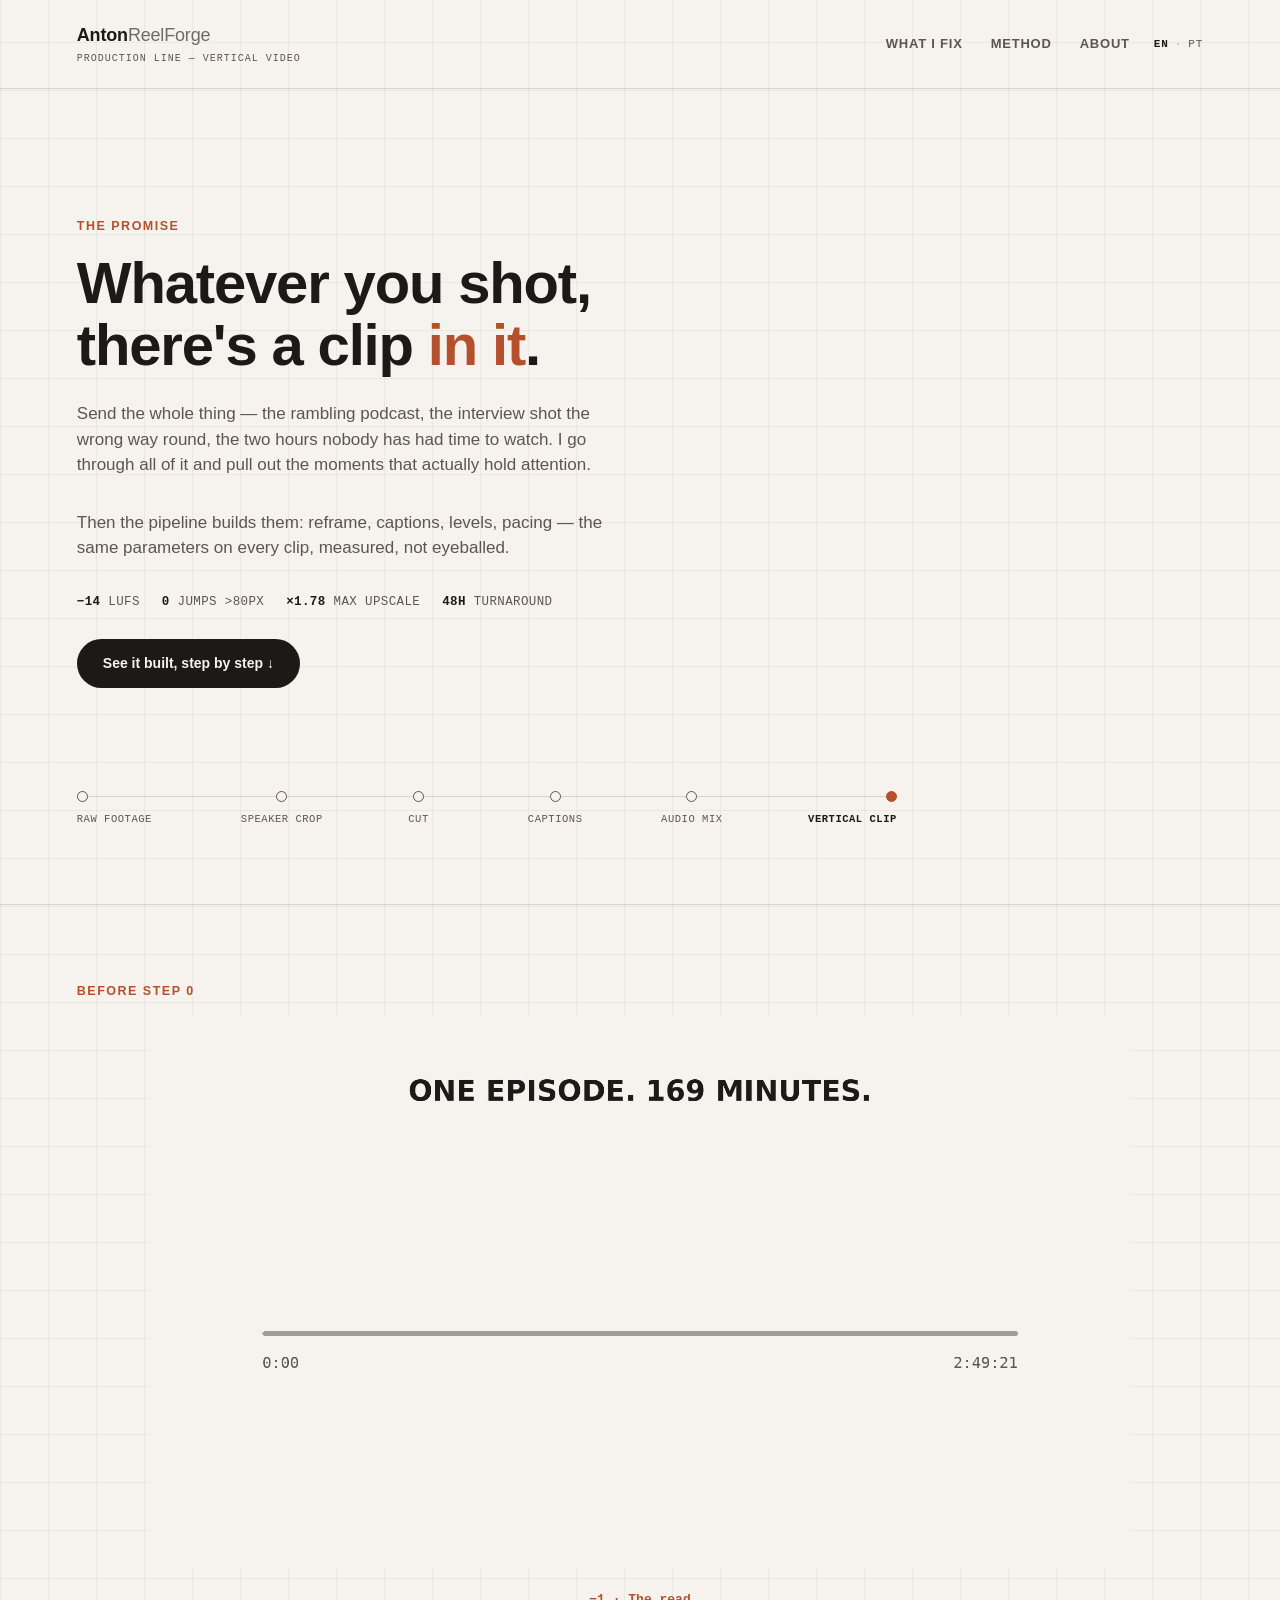
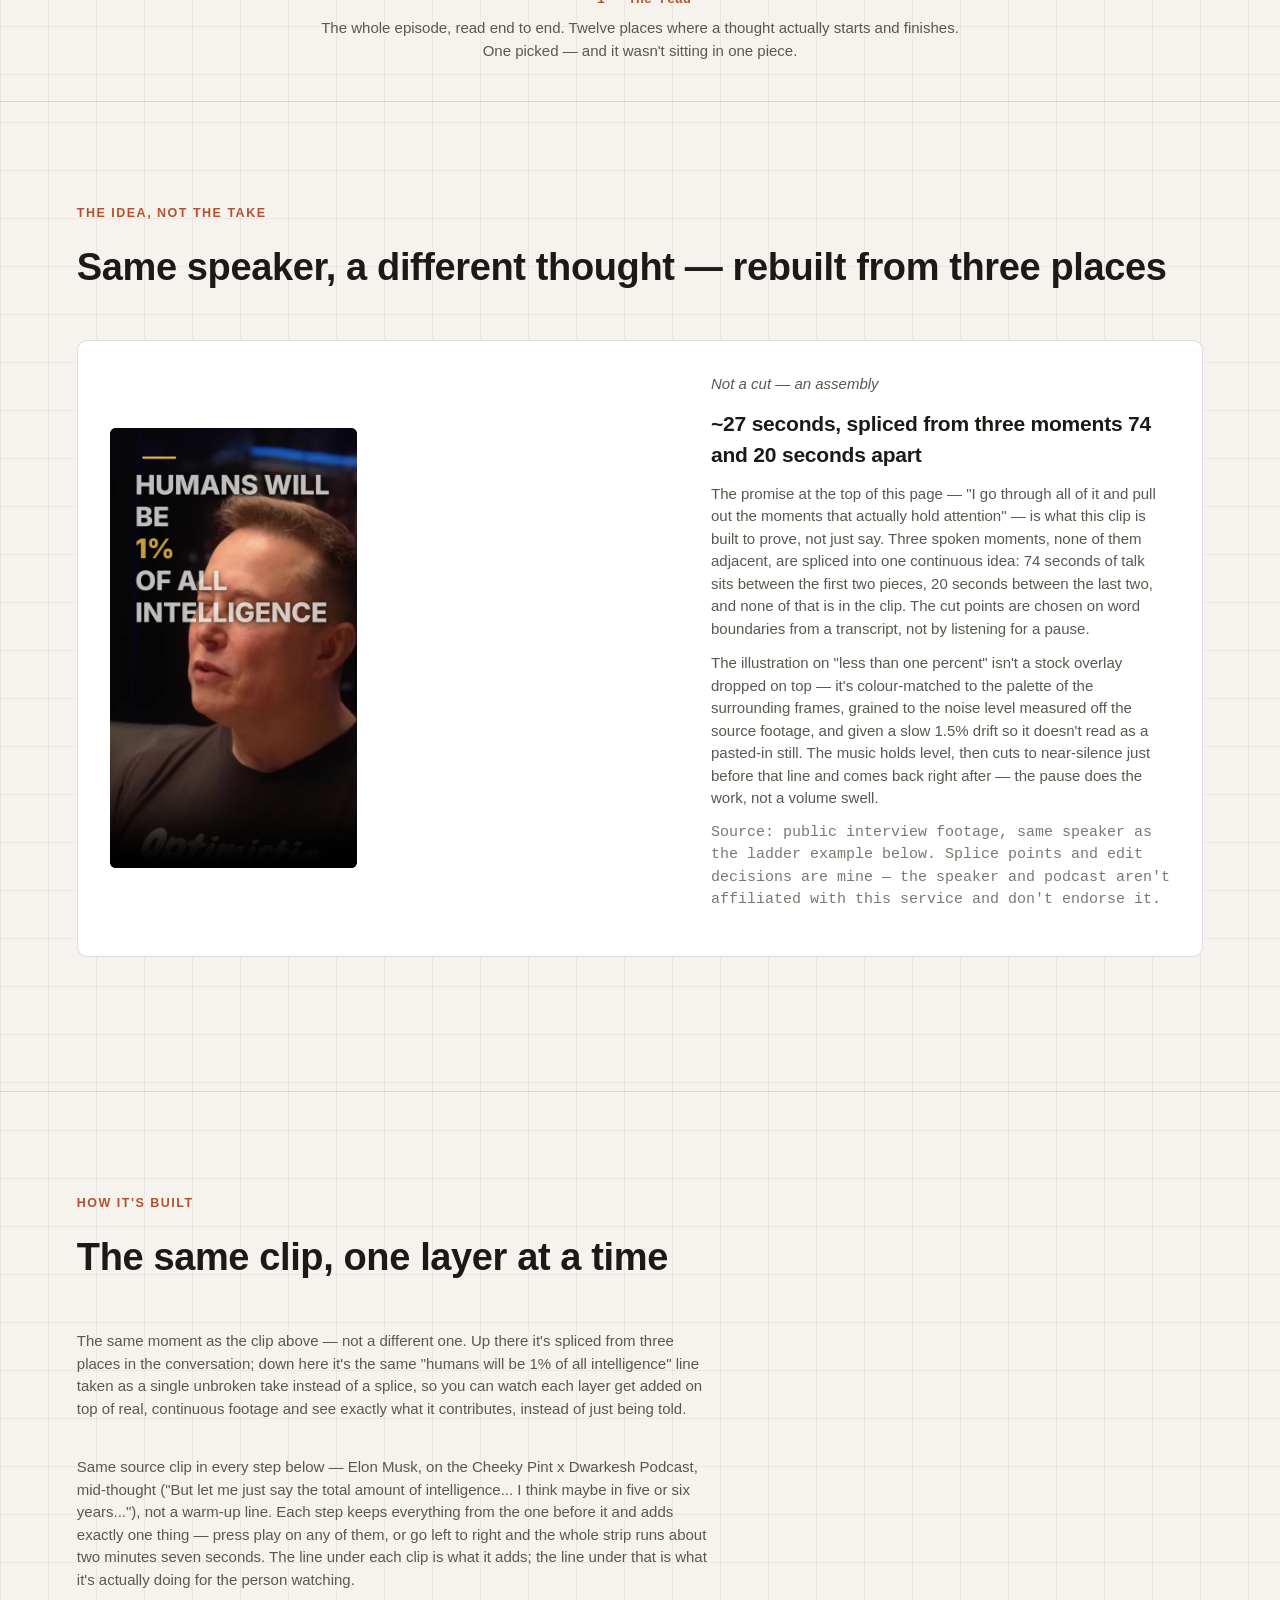
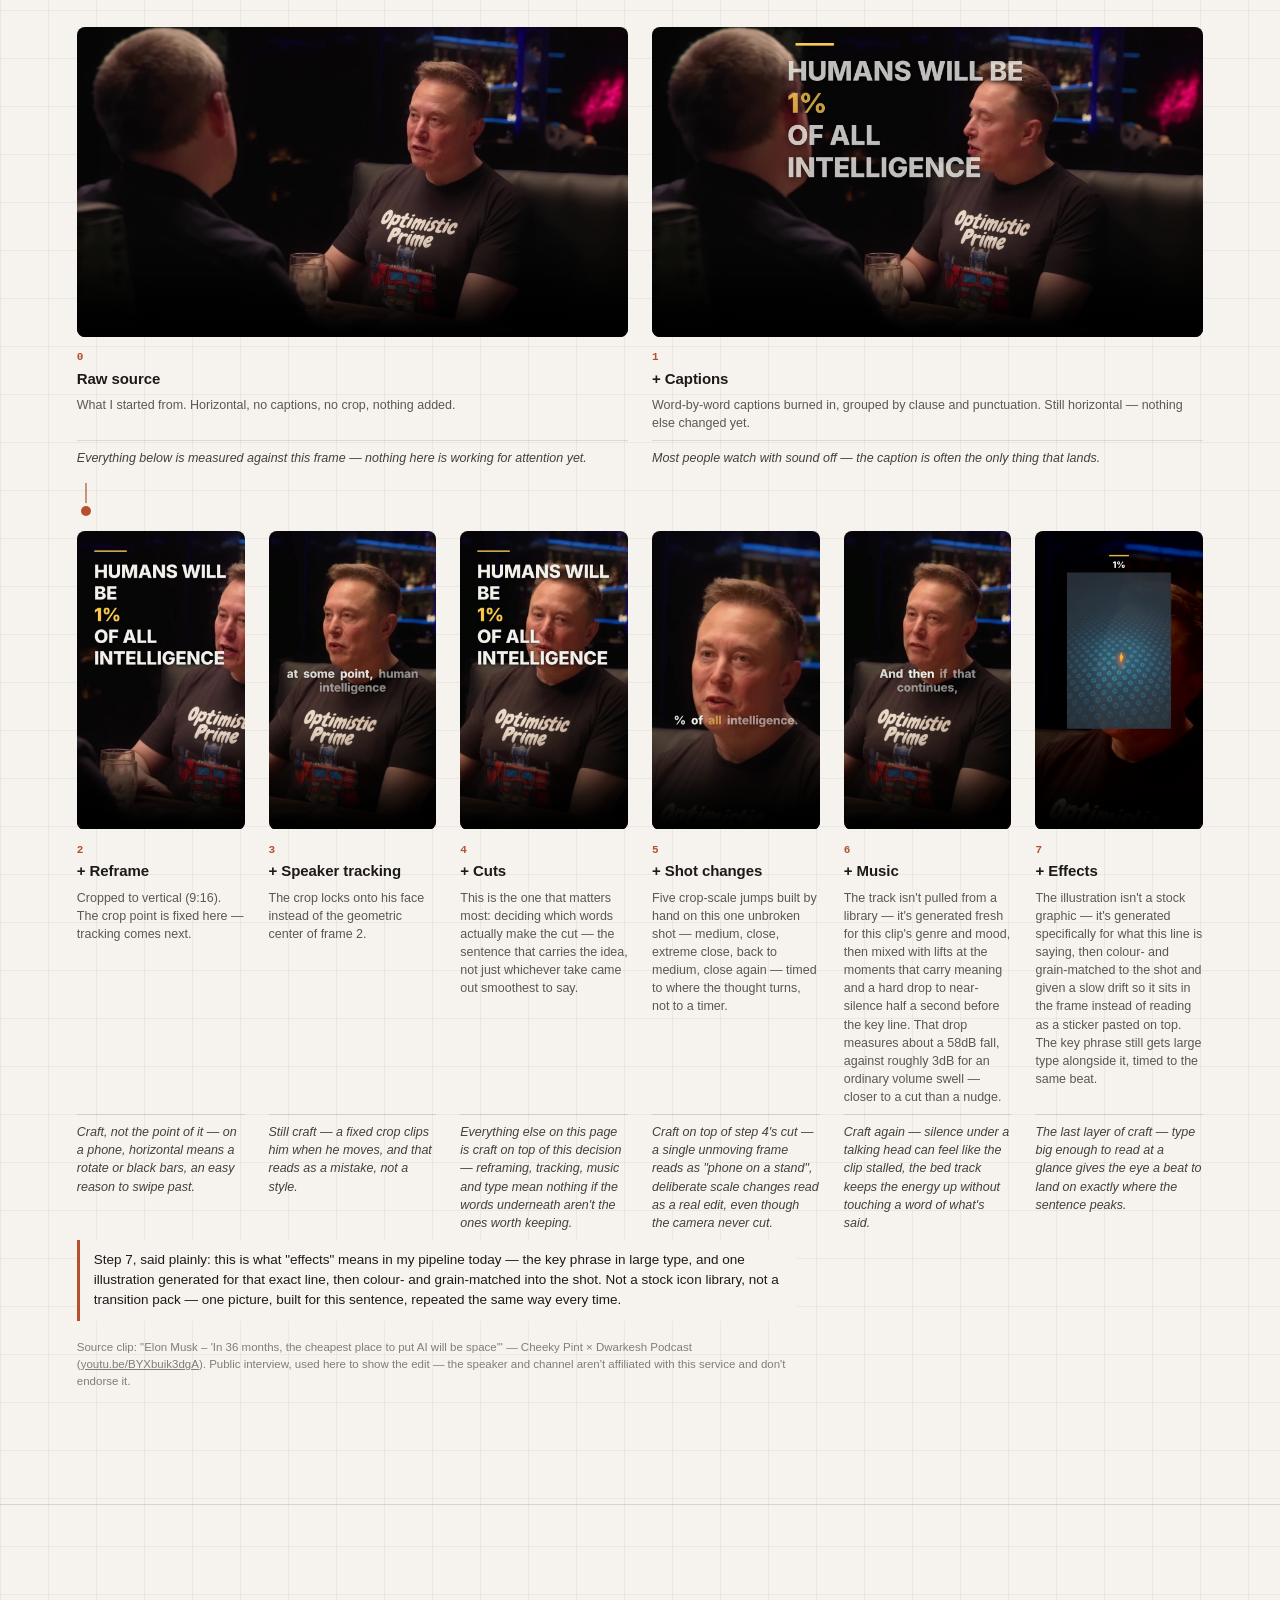
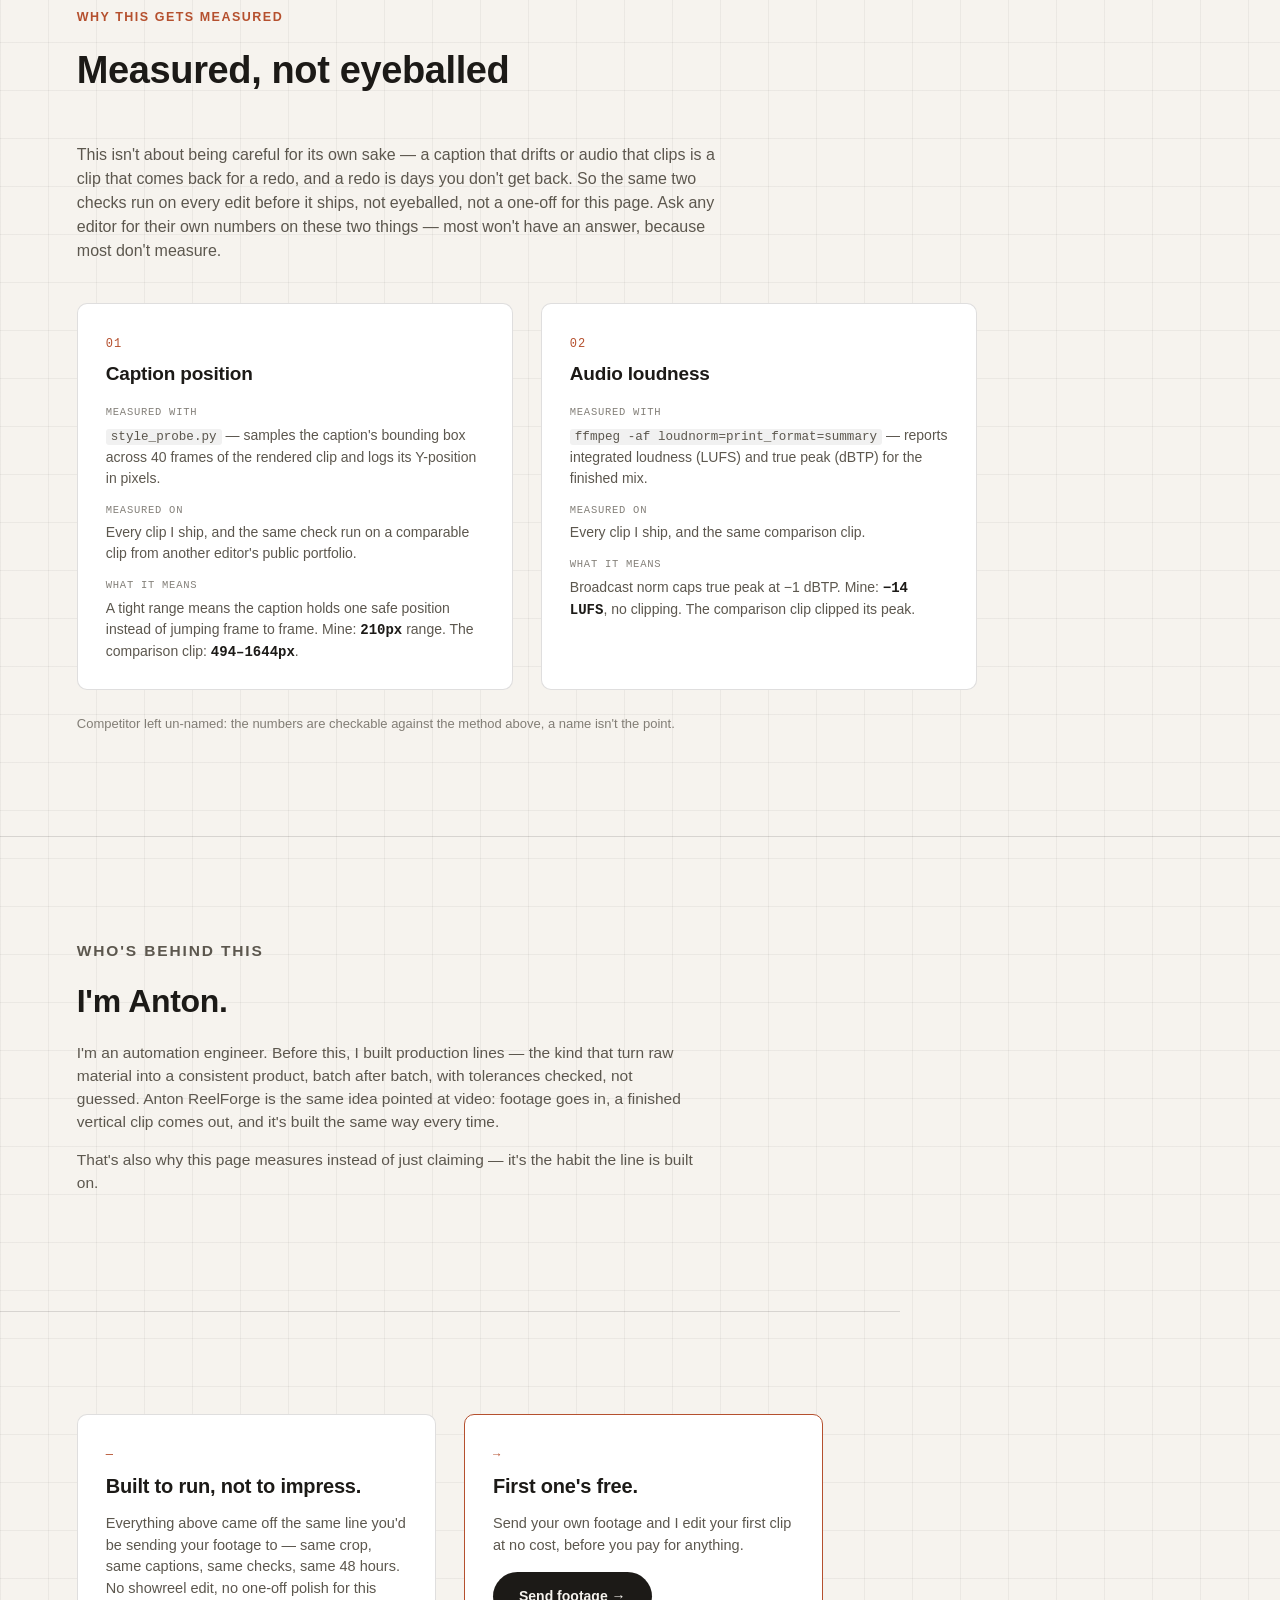
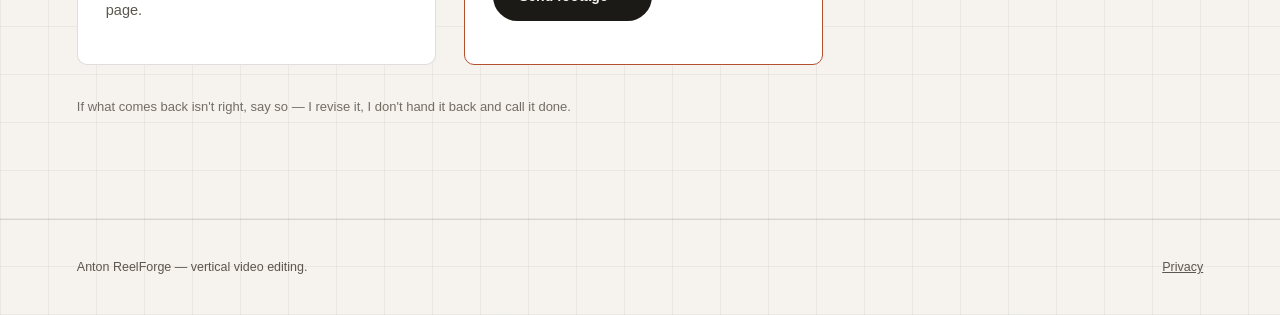
==== commit 73f1d486: "Витрина на бразильском португальском + переключатель EN/PT Подготовка к рассылке по бразильской базе" ====
--- a/index.html
+++ b/index.html
@@ -13,11 +13,16 @@
     <div class="brand">Anton<span class="brand-accent">ReelForge</span></div>
     <div class="brand-tag">PRODUCTION LINE — VERTICAL VIDEO</div>
   </div>
-  <nav>
-    <a href="#jobs">What I fix</a>
-    <a href="#method">Method</a>
-    <a href="#about">About</a>
-  </nav>
+  <div class="header-right">
+    <nav>
+      <a href="#jobs">What I fix</a>
+      <a href="#method">Method</a>
+      <a href="#about">About</a>
+    </nav>
+    <div class="lang-switch">
+      <span class="lang-current">EN</span><span class="lang-sep">·</span><a href="/index-pt">PT</a>
+    </div>
+  </div>
 </header>
 
 <section class="hero" id="home">
@@ -297,8 +302,8 @@
 
 <section class="author author--no-photo" id="about">
   <!-- Фотография Антона. Пустует с 08.10.2026: нарисованный аватар убран
-       по его решению («потом фото поставим»). Вернуть — раскомментировать,
-       положить файл рядом и убрать .author--no-photo в style.css. -->
+       по его решению («потом фото поставим»). Чтобы вернуть — раскомментировать
+       и положить файл рядом, плюс убрать .author--no-photo в style.css. -->
   <!--
   <div class="author-photo-slot">
     <img src="anton-photo.jpg" alt="Anton">
--- a/style.css
+++ b/style.css
@@ -51,6 +51,13 @@
   margin-top: 2px;
 }
 
+.header-right {
+  display: flex;
+  align-items: center;
+  gap: 24px;
+  flex-wrap: wrap;
+}
+
 nav { display: flex; gap: 28px; }
 nav a {
   color: var(--ink-soft);
@@ -61,6 +68,20 @@
   text-transform: uppercase;
 }
 nav a:hover { color: var(--ink); }
+
+.lang-switch {
+  display: flex;
+  align-items: center;
+  gap: 6px;
+  font-family: var(--mono);
+  font-size: 11px;
+  letter-spacing: 0.08em;
+  color: var(--ink-soft);
+}
+.lang-switch .lang-current { color: var(--ink); font-weight: 700; }
+.lang-switch a { color: var(--ink-soft); text-decoration: none; }
+.lang-switch a:hover { color: var(--ink); }
+.lang-switch .lang-sep { opacity: 0.5; }
 
 section { padding: 8vw 6vw; }
 
@@ -732,5 +753,6 @@
 .brand-accent { opacity: .62; font-weight: 400; }
 
 /* Пока фотографии нет, блок об авторе идёт одной колонкой: иначе текст
-   жмётся вправо, а слева зияет пустая треть. Убрать вместе с возвратом фото. */
+   жмётся в правую часть, а слева зияет пустая треть. Убрать вместе
+   с возвратом фото. */
 .author--no-photo { grid-template-columns: 1fr; }
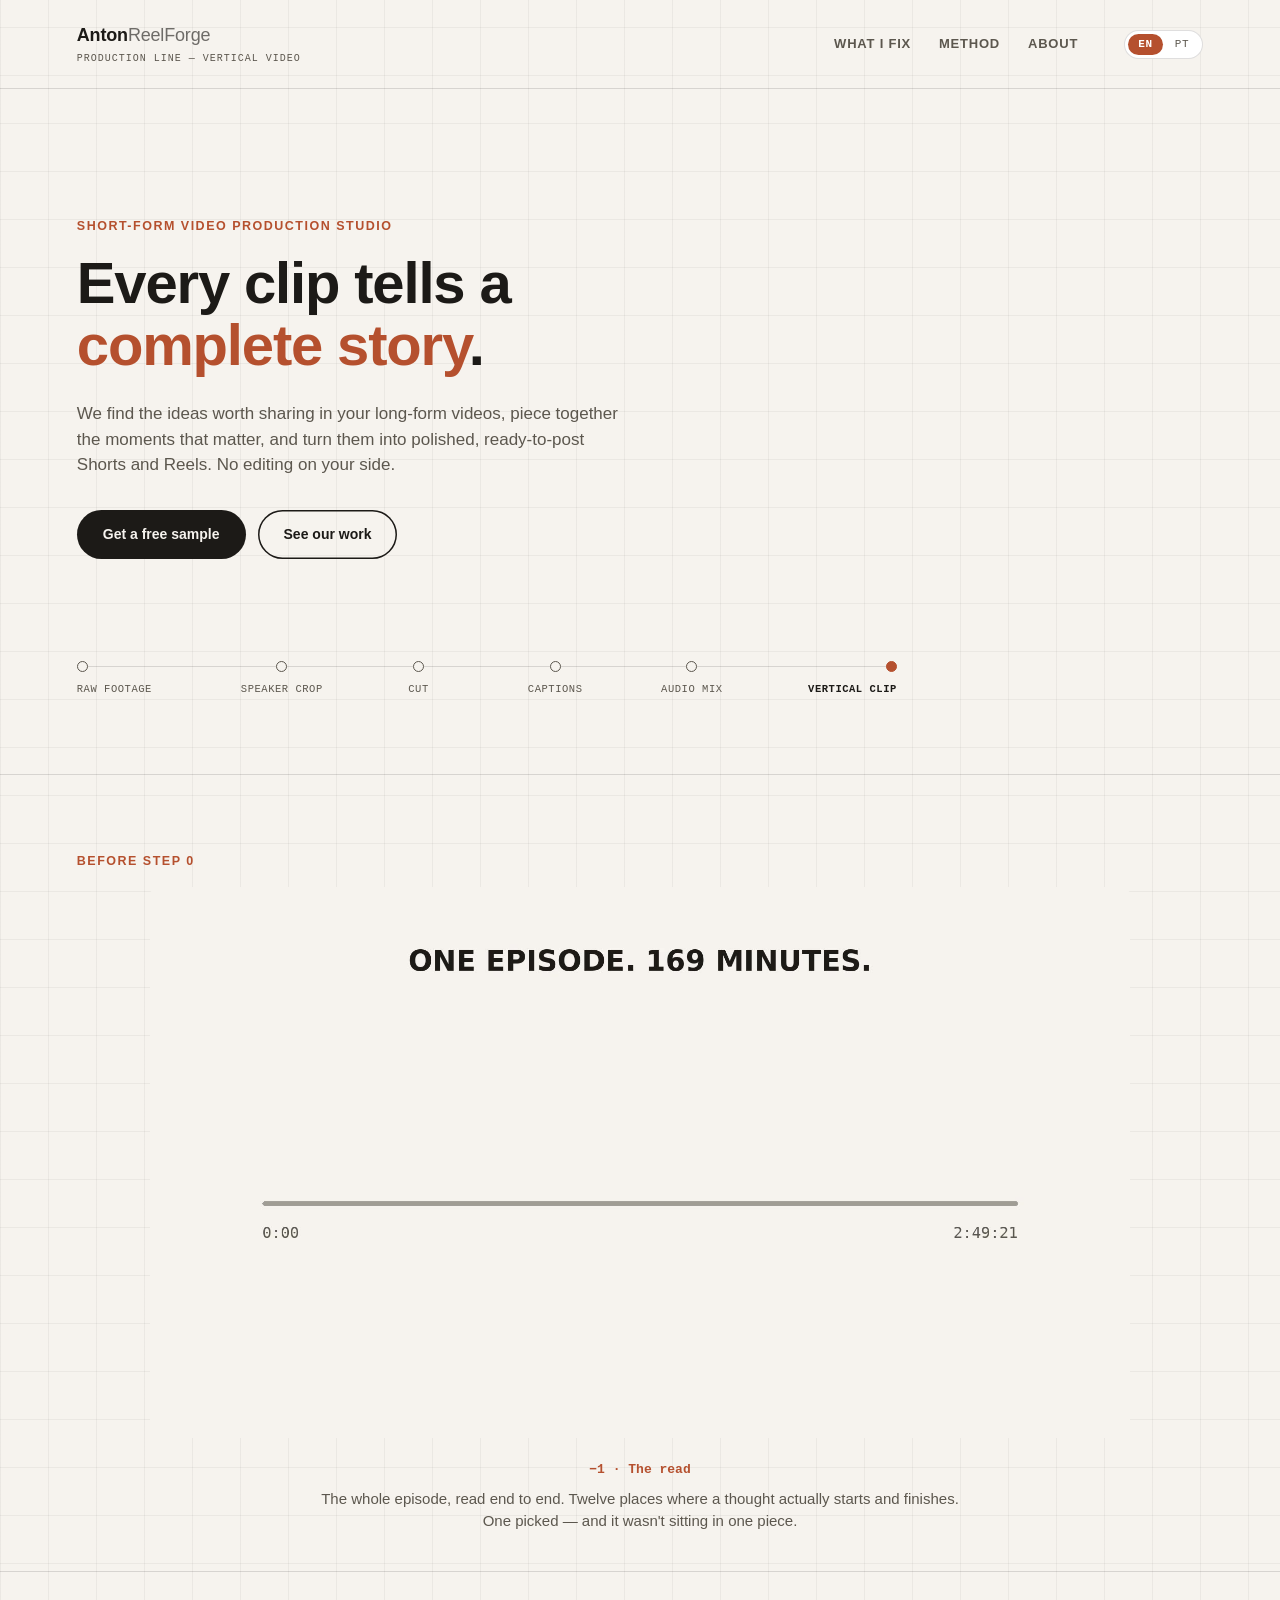
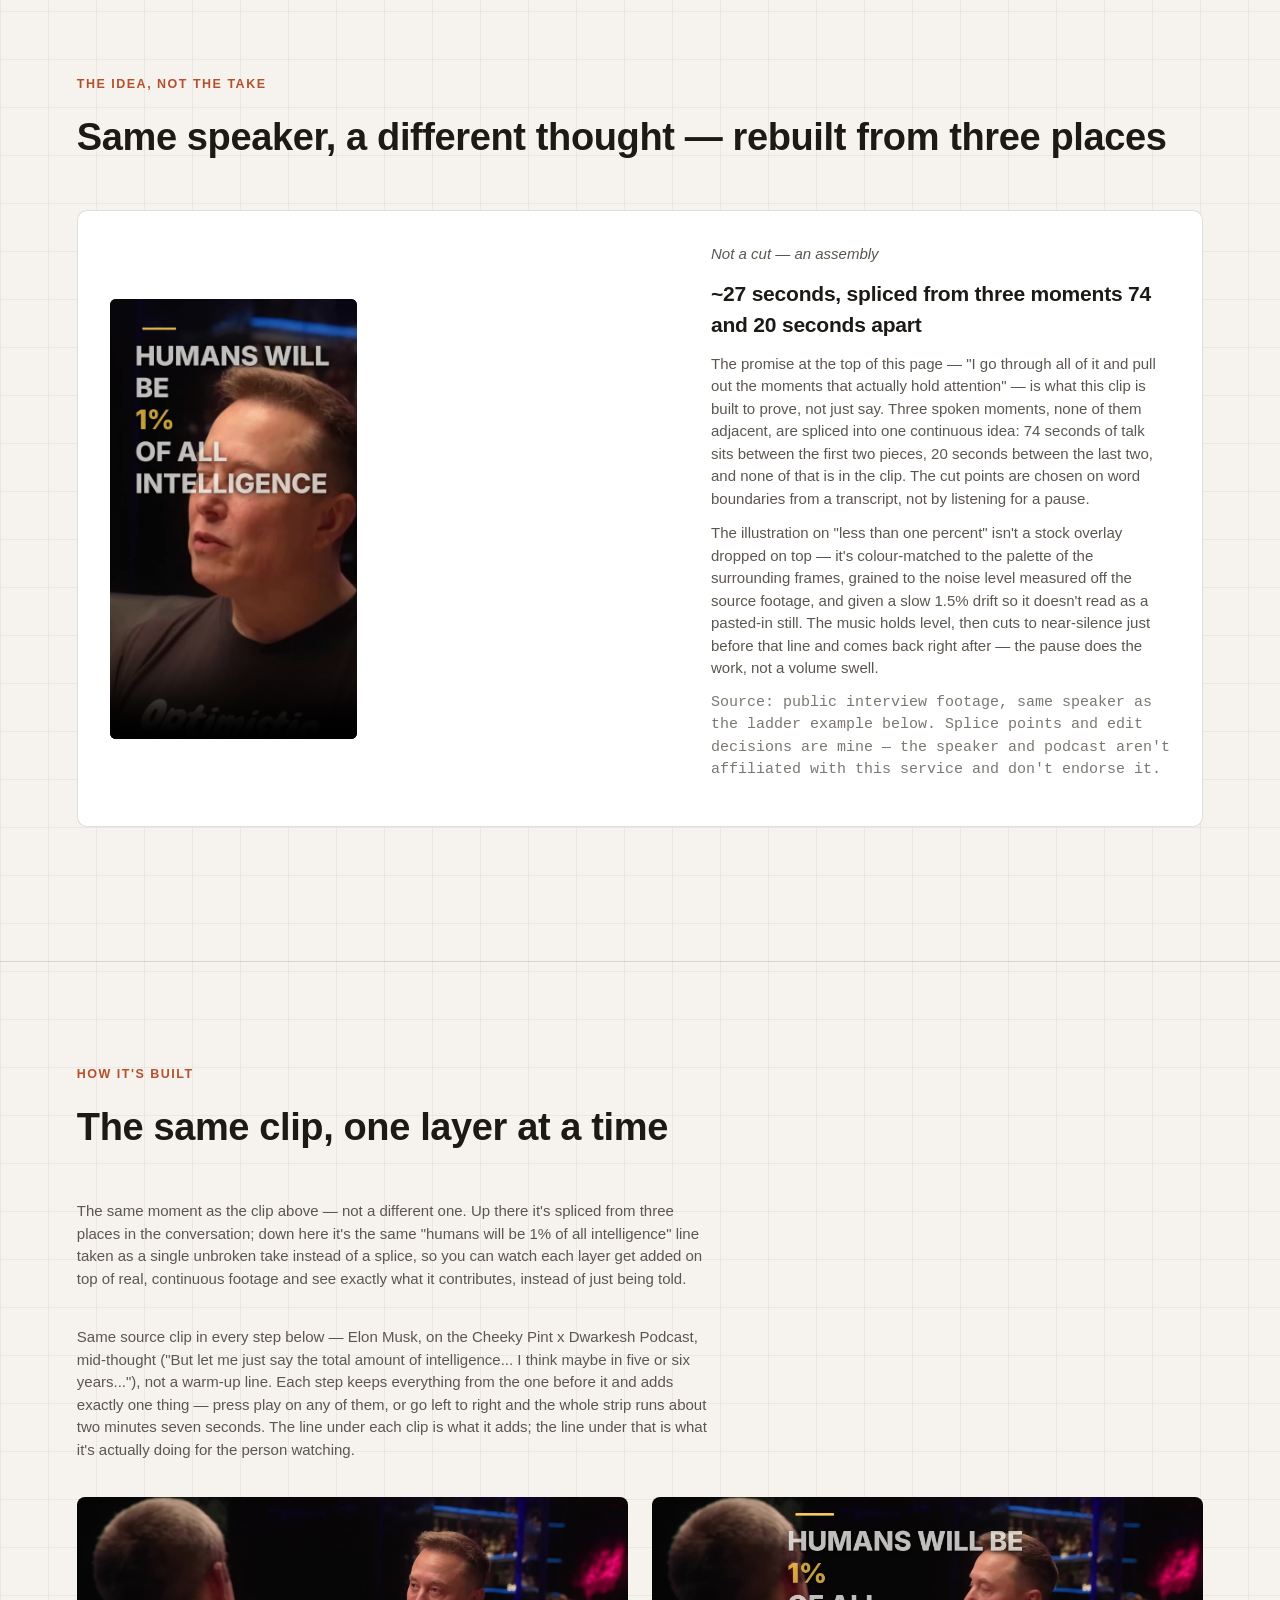
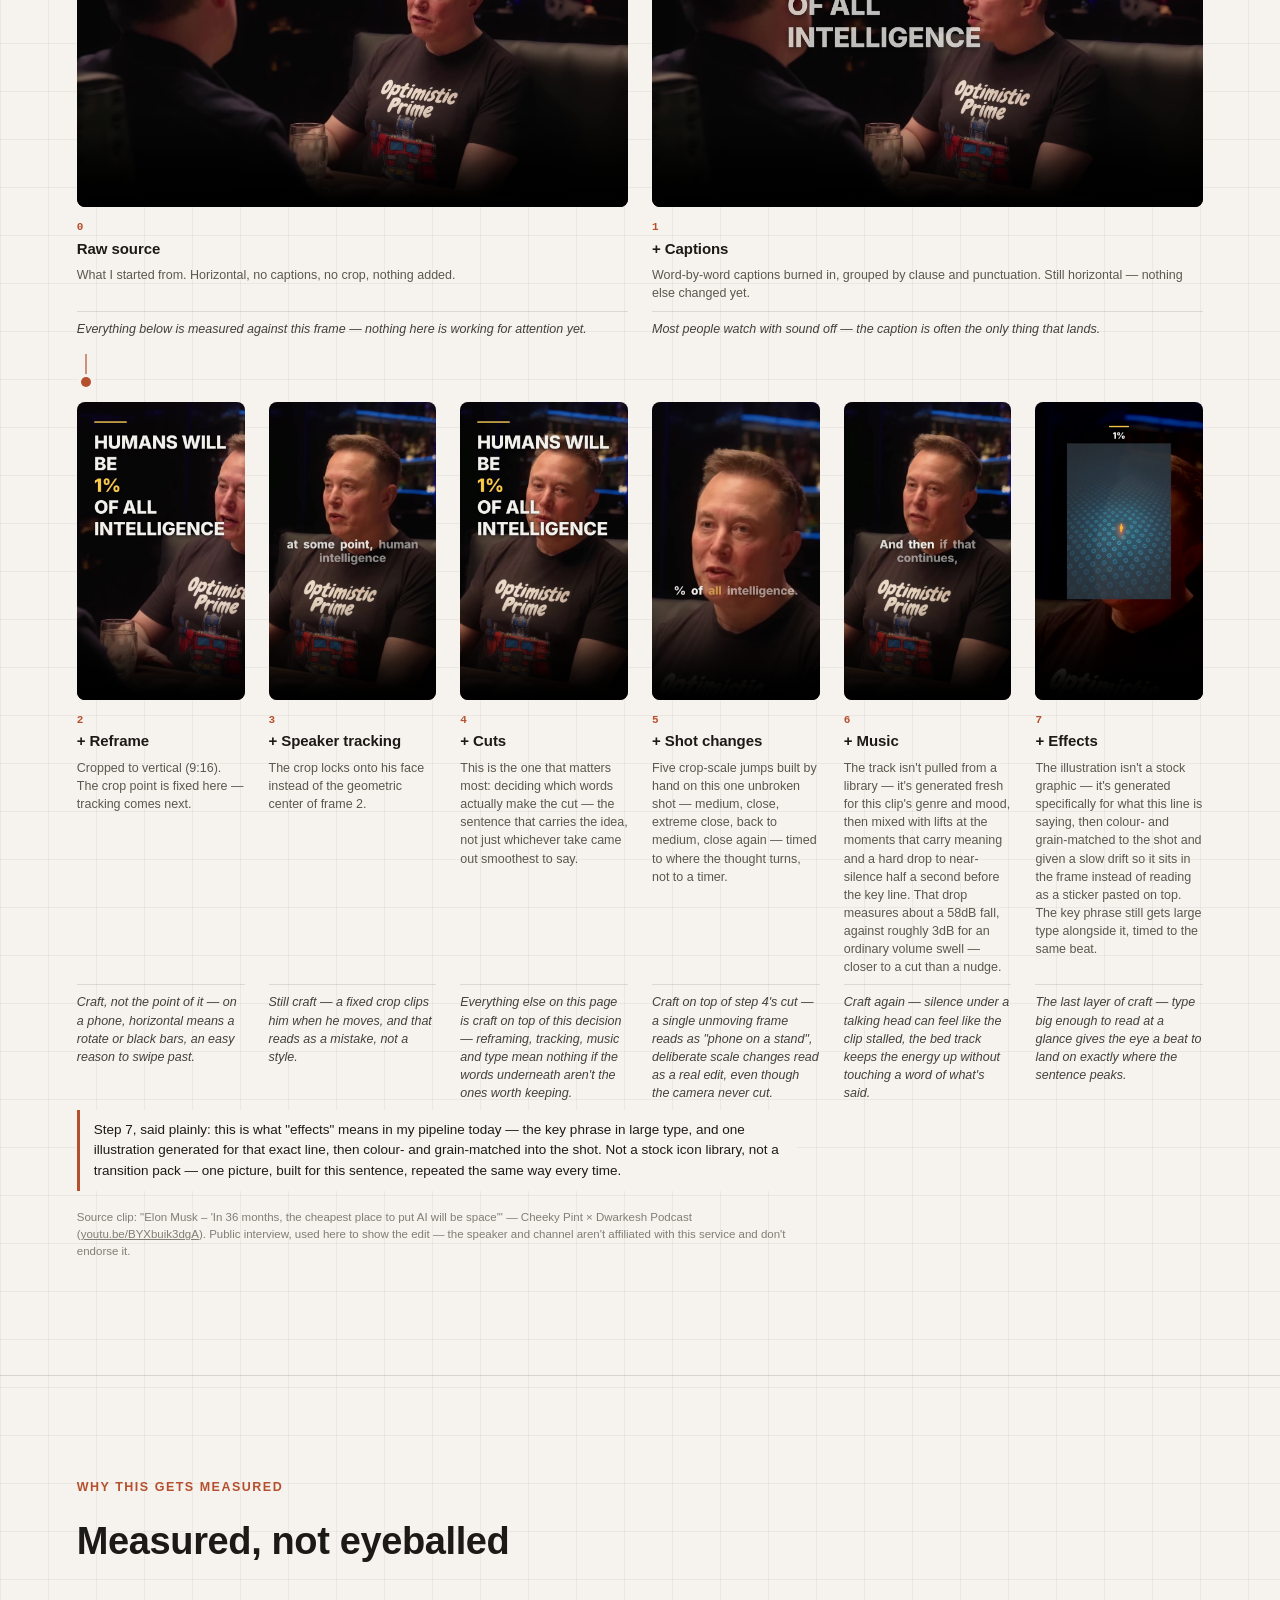
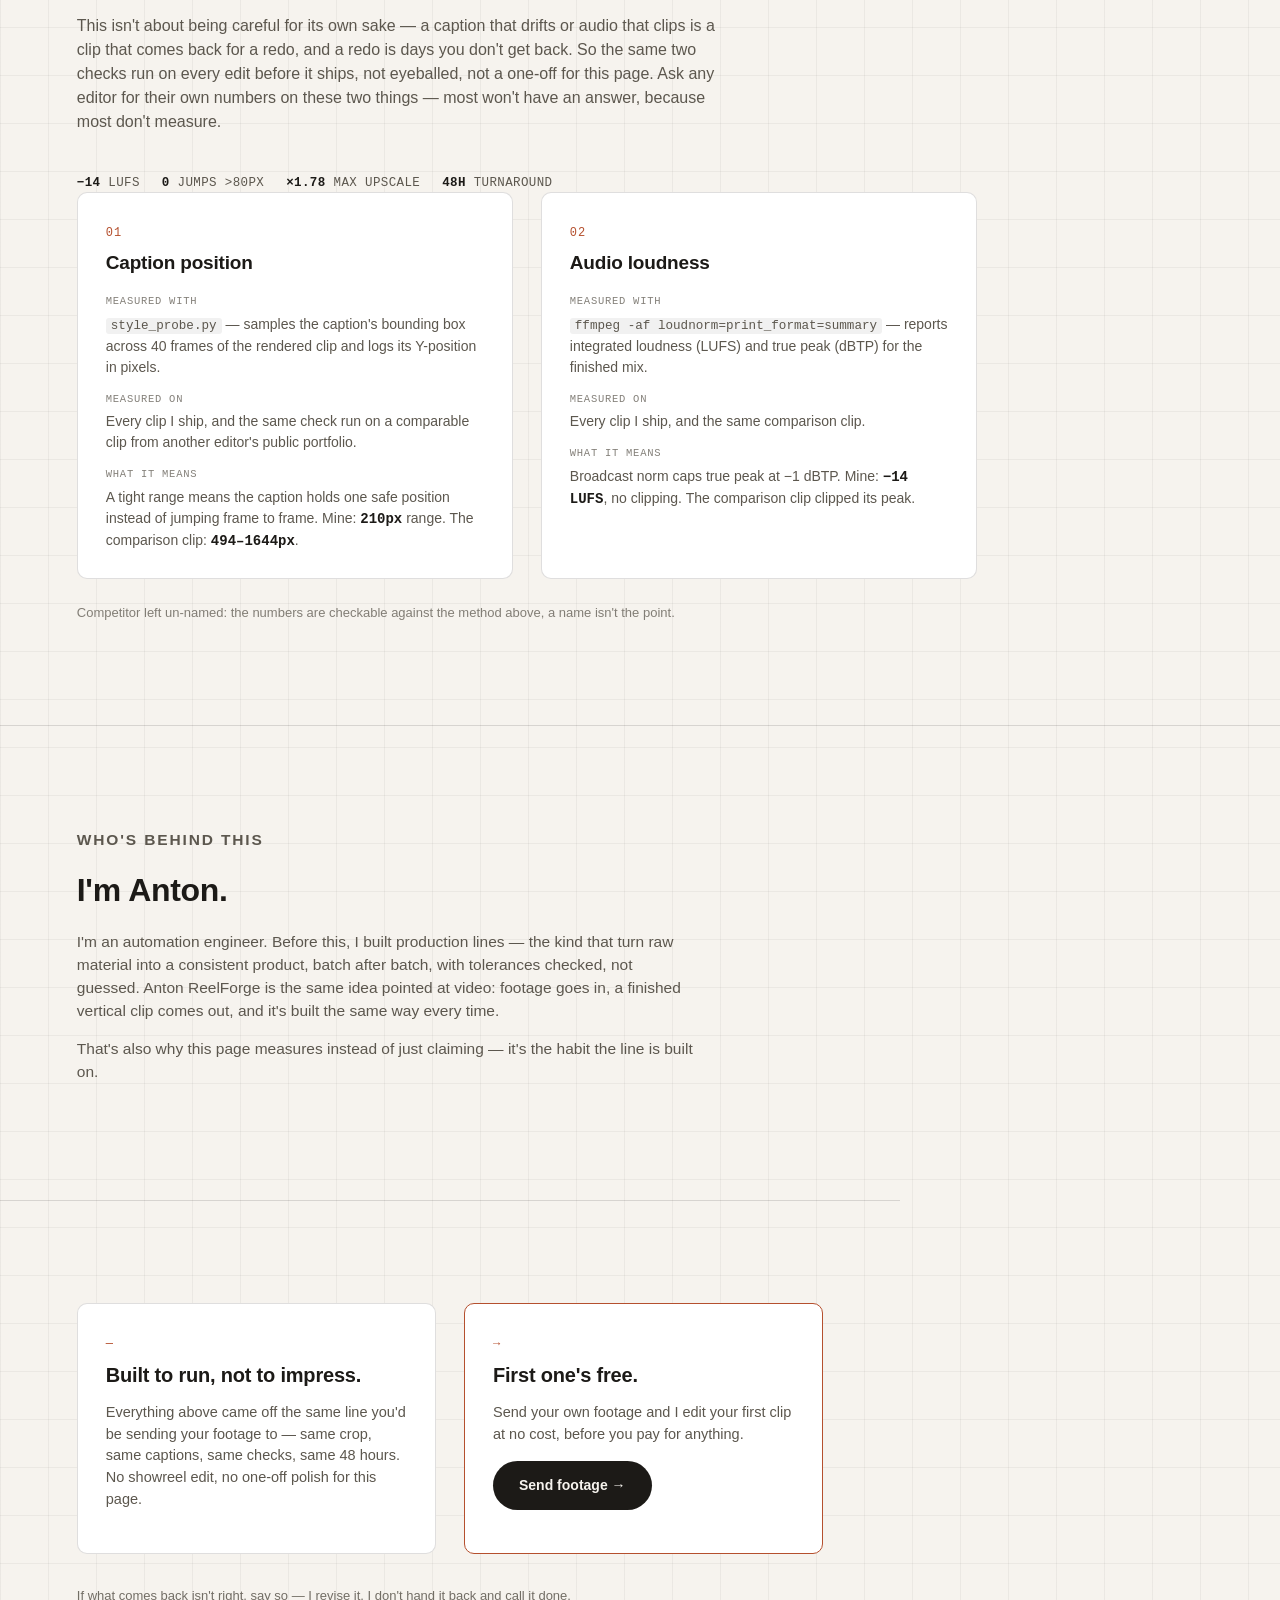
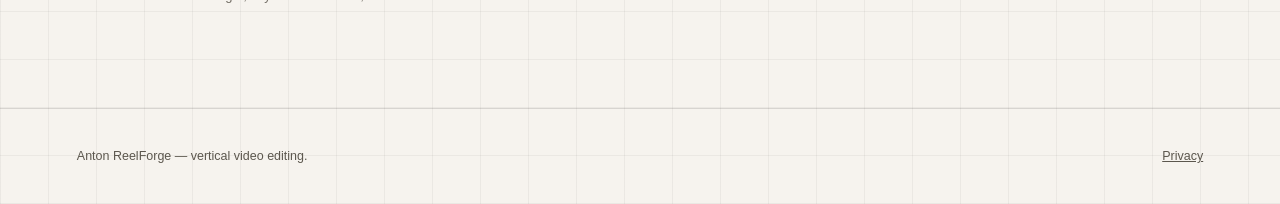
==== commit 5e71f6a3: "первый экран: позиция студии, метрики в блок доказательств" ====
--- a/index.html
+++ b/index.html
@@ -26,25 +26,17 @@
 </header>
 
 <section class="hero" id="home">
-  <p class="eyebrow">THE PROMISE</p>
-  <h1>Whatever you shot, there's a clip <span class="accent">in it</span>.</h1>
+  <p class="eyebrow">SHORT-FORM VIDEO PRODUCTION STUDIO</p>
+  <h1>Every clip tells a <span class="accent">complete story</span>.</h1>
   <p class="lede">
-    Send the whole thing — the rambling podcast, the interview shot
-    the wrong way round, the two hours nobody has had time to watch.
-    I go through all of it and pull out the moments that actually
-    hold attention.
-  </p>
-  <p class="lede">
-    Then the pipeline builds them: reframe, captions, levels, pacing —
-    the same parameters on every clip, measured, not eyeballed.
-  </p>
-  <div class="spec-strip">
-    <span><b>&minus;14</b> LUFS</span>
-    <span><b>0</b> jumps &gt;80px</span>
-    <span><b>&times;1.78</b> max upscale</span>
-    <span><b>48H</b> turnaround</span>
-  </div>
-  <a class="btn" href="#jobs">See it built, step by step ↓</a>
+    We find the ideas worth sharing in your long-form videos, piece
+    together the moments that matter, and turn them into polished,
+    ready-to-post Shorts and Reels. No editing on your side.
+  </p>
+  <div class="hero-cta">
+    <a class="btn" href="https://t.me/anton_fedotenkov" target="_blank" rel="noopener">Get a free sample</a>
+    <a class="btn btn-ghost" href="#jobs">See our work</a>
+  </div>
 </section>
 
 <section class="line" aria-label="how footage moves through the pipeline">
@@ -262,6 +254,13 @@
     because most don't measure.
   </p>
 
+  <div class="spec-strip">
+    <span><b>&minus;14</b> LUFS</span>
+    <span><b>0</b> jumps &gt;80px</span>
+    <span><b>&times;1.78</b> max upscale</span>
+    <span><b>48H</b> turnaround</span>
+  </div>
+
   <div class="method-row">
     <div class="method-block">
       <span class="method-index">01</span>
--- a/style.css
+++ b/style.css
@@ -69,19 +69,44 @@
 }
 nav a:hover { color: var(--ink); }
 
+/* Переключатель языка. 🔴 Первая версия сливалась с меню: тот же шрифт,
+   тот же цвет, тот же ряд — Антон 08.10: «не видно переключателя, если
+   не искать». Теперь это кнопка с рамкой и собственным фоном, отделённая
+   от навигации зазором: читается как управляющий элемент, а не как ещё
+   один пункт меню.
+   Флаги сознательно НЕ используем: у португальского их два (Бразилия
+   и Португалия, и бразильцу чужой флаг неприятен), у английского тоже,
+   а флаг вообще обозначает страну, а не язык. */
 .lang-switch {
-  display: flex;
+  display: inline-flex;
   align-items: center;
-  gap: 6px;
+  gap: 2px;
+  margin-left: 22px;
+  padding: 3px;
+  border: 1px solid var(--line);
+  border-radius: 999px;
+  background: var(--card, #fff);
   font-family: var(--mono);
   font-size: 11px;
-  letter-spacing: 0.08em;
-  color: var(--ink-soft);
-}
-.lang-switch .lang-current { color: var(--ink); font-weight: 700; }
-.lang-switch a { color: var(--ink-soft); text-decoration: none; }
-.lang-switch a:hover { color: var(--ink); }
-.lang-switch .lang-sep { opacity: 0.5; }
+  letter-spacing: 0.06em;
+  line-height: 1;
+}
+.lang-switch .lang-current,
+.lang-switch a {
+  padding: 5px 10px;
+  border-radius: 999px;
+  text-decoration: none;
+  transition: background 0.15s, color 0.15s;
+}
+.lang-switch .lang-current {
+  color: #fff;
+  background: var(--accent);
+  font-weight: 700;
+}
+.lang-switch a { color: var(--ink-soft); }
+.lang-switch a:hover { color: var(--ink); background: rgba(0, 0, 0, 0.06); }
+/* Разделитель в кнопочном виде не нужен — его роль играет сама заливка. */
+.lang-switch .lang-sep { display: none; }
 
 section { padding: 8vw 6vw; }
 
@@ -136,6 +161,22 @@
   text-decoration: none;
 }
 .btn:hover { background: var(--accent); }
+
+/* Две кнопки на первом экране (09.10.2026): первая зовёт к действию,
+   вторая ведёт к доказательствам. Раньше ссылка была одна — «посмотри,
+   как это собрано», то есть единственный путь вёл в описание процесса,
+   а не к заказу. */
+.hero-cta { display: flex; gap: 12px; flex-wrap: wrap; }
+.btn-ghost {
+  background: transparent;
+  color: var(--ink);
+  box-shadow: inset 0 0 0 1.5px var(--ink);
+}
+.btn-ghost:hover { background: var(--ink); color: var(--bg); }
+
+/* Технические метрики переехали с первого экрана в блок доказательств:
+   там они подтверждают качество, а не продают вместо обещания. */
+.proof .spec-strip { margin: 26px 0 0; }
 
 .line {
   padding: 0 6vw 6vw;
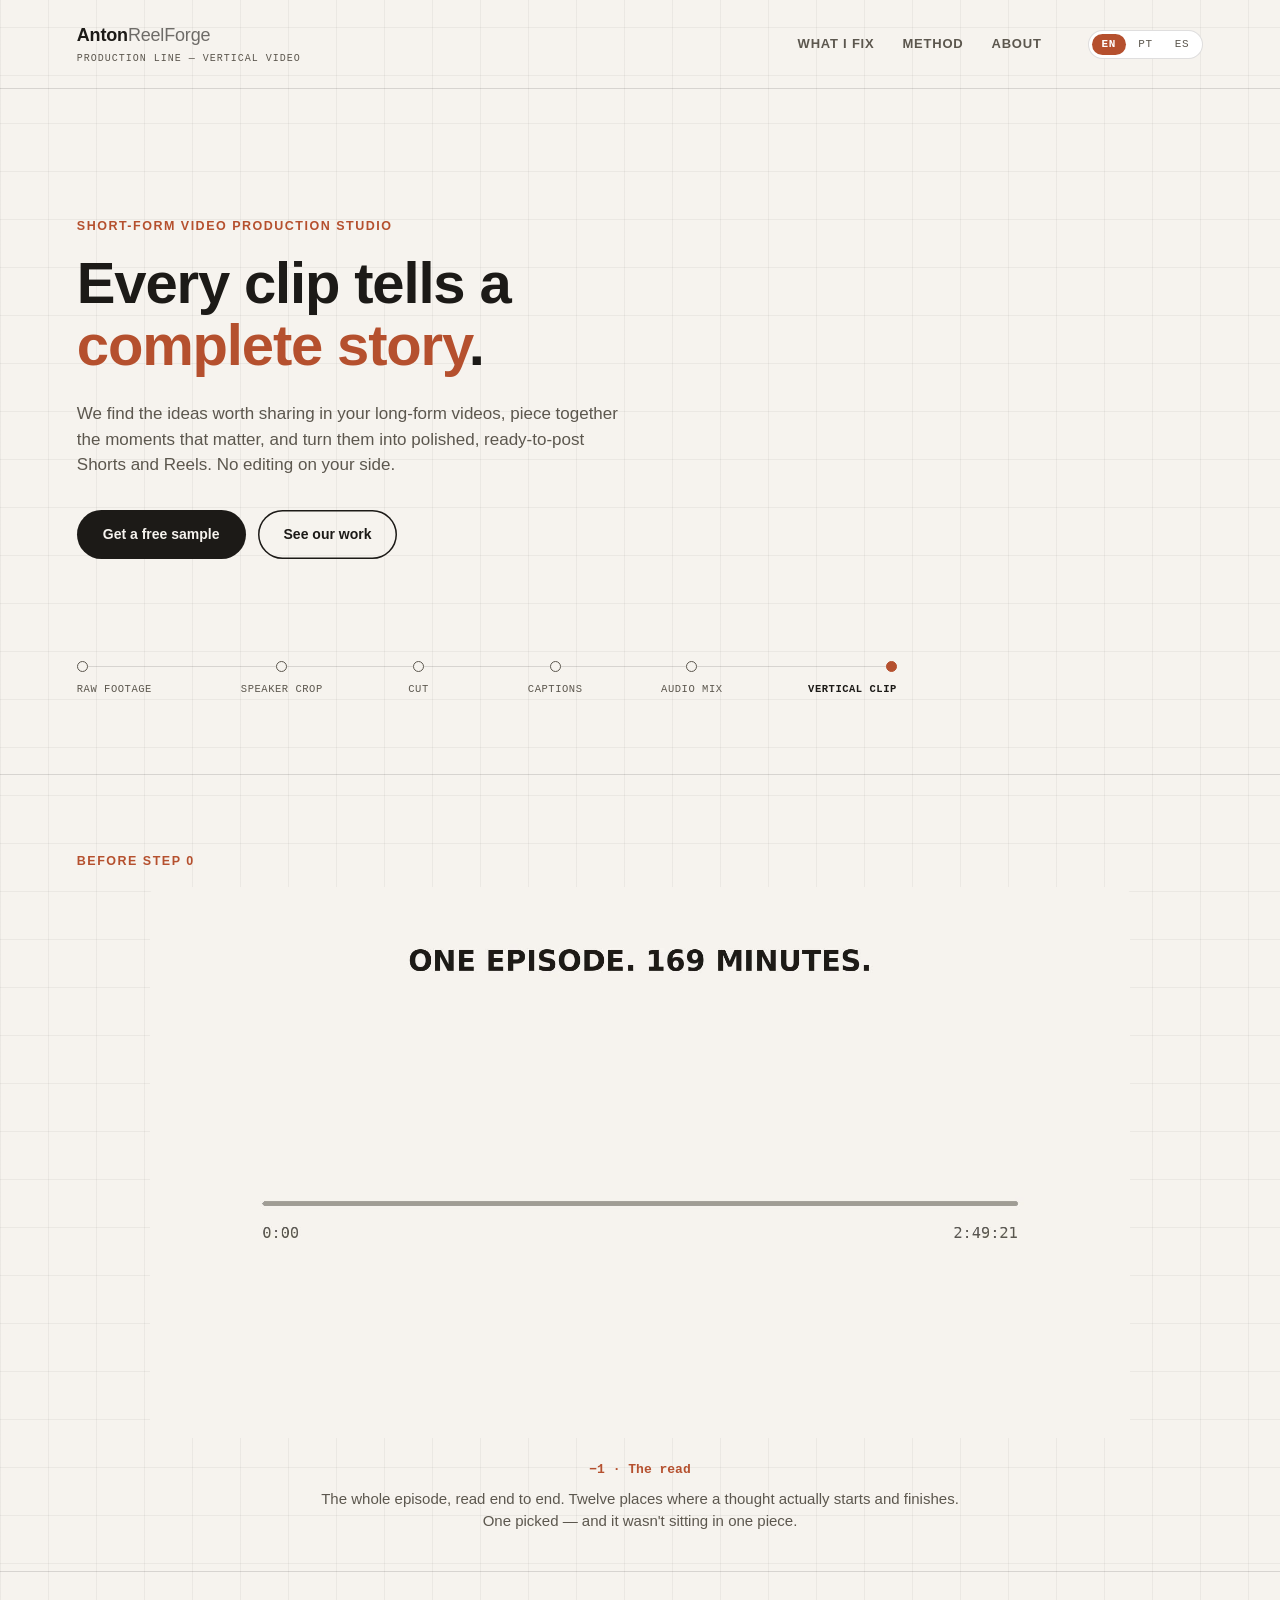
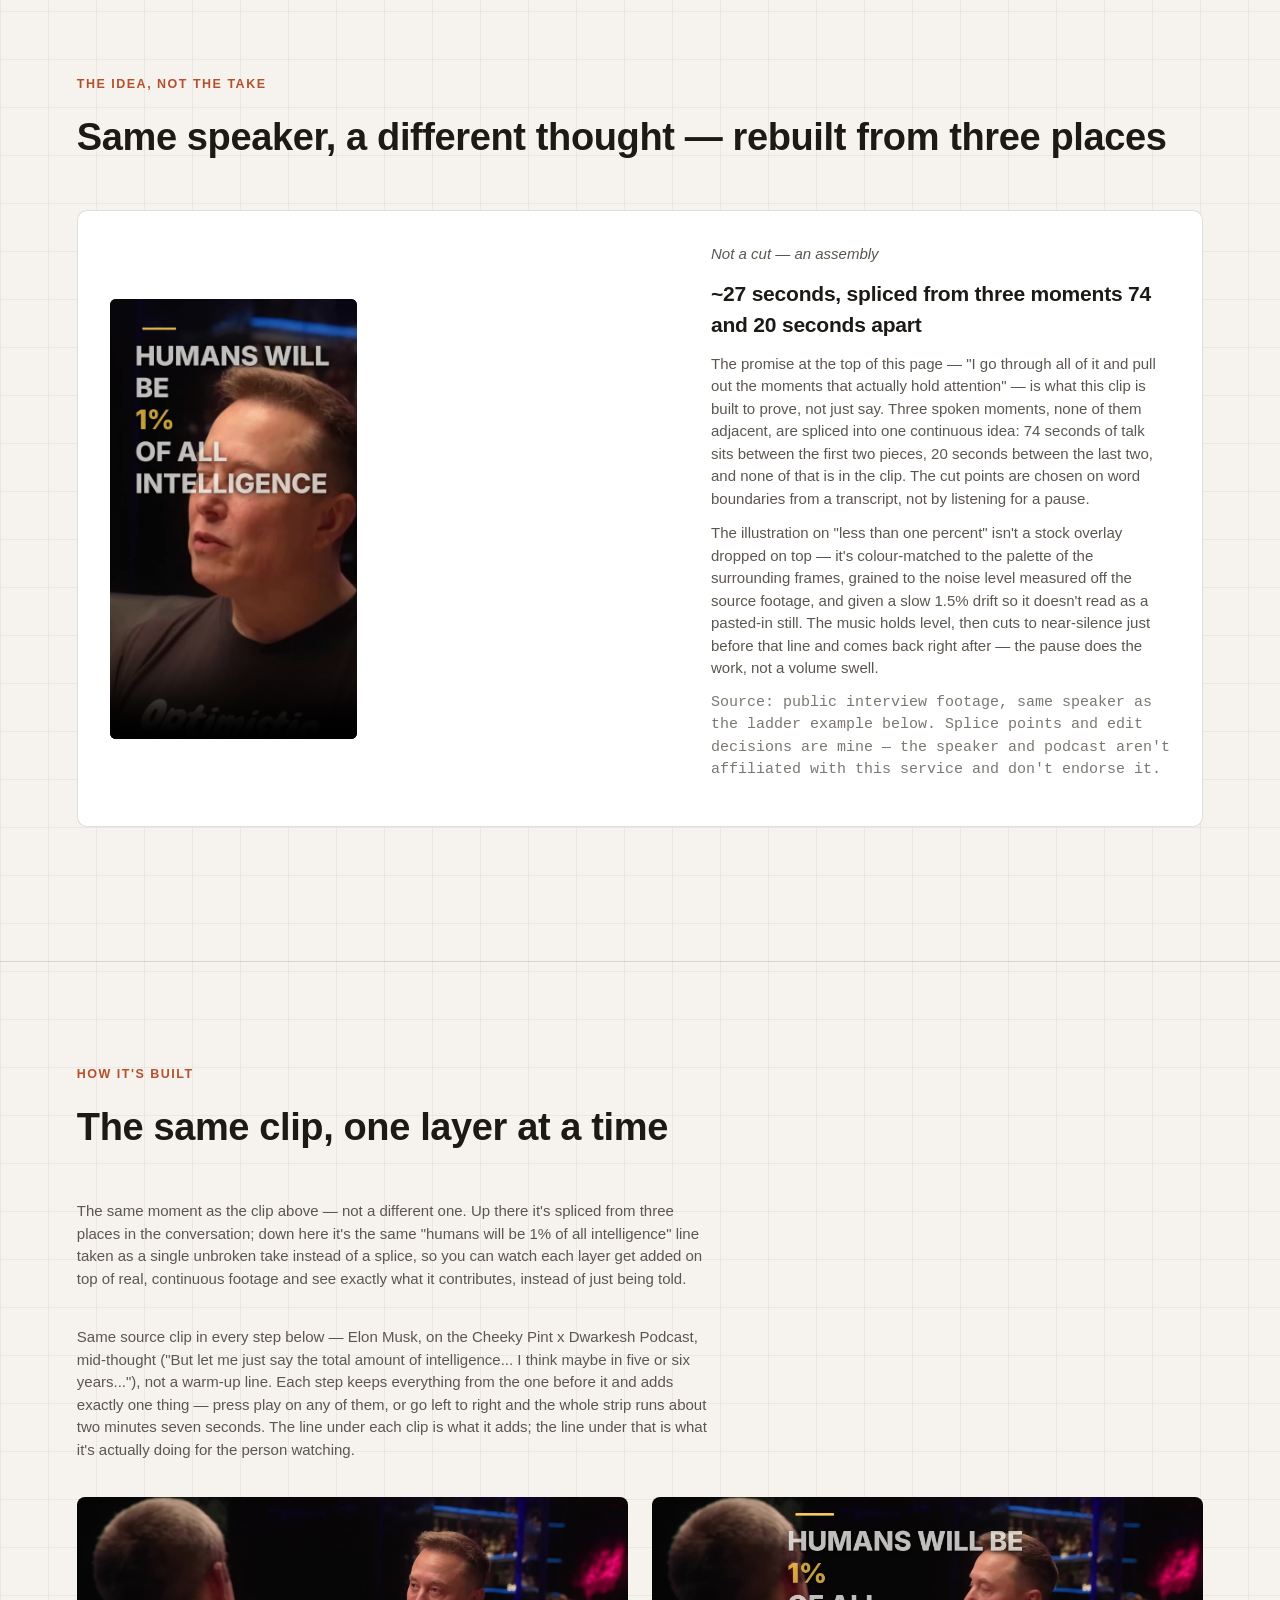
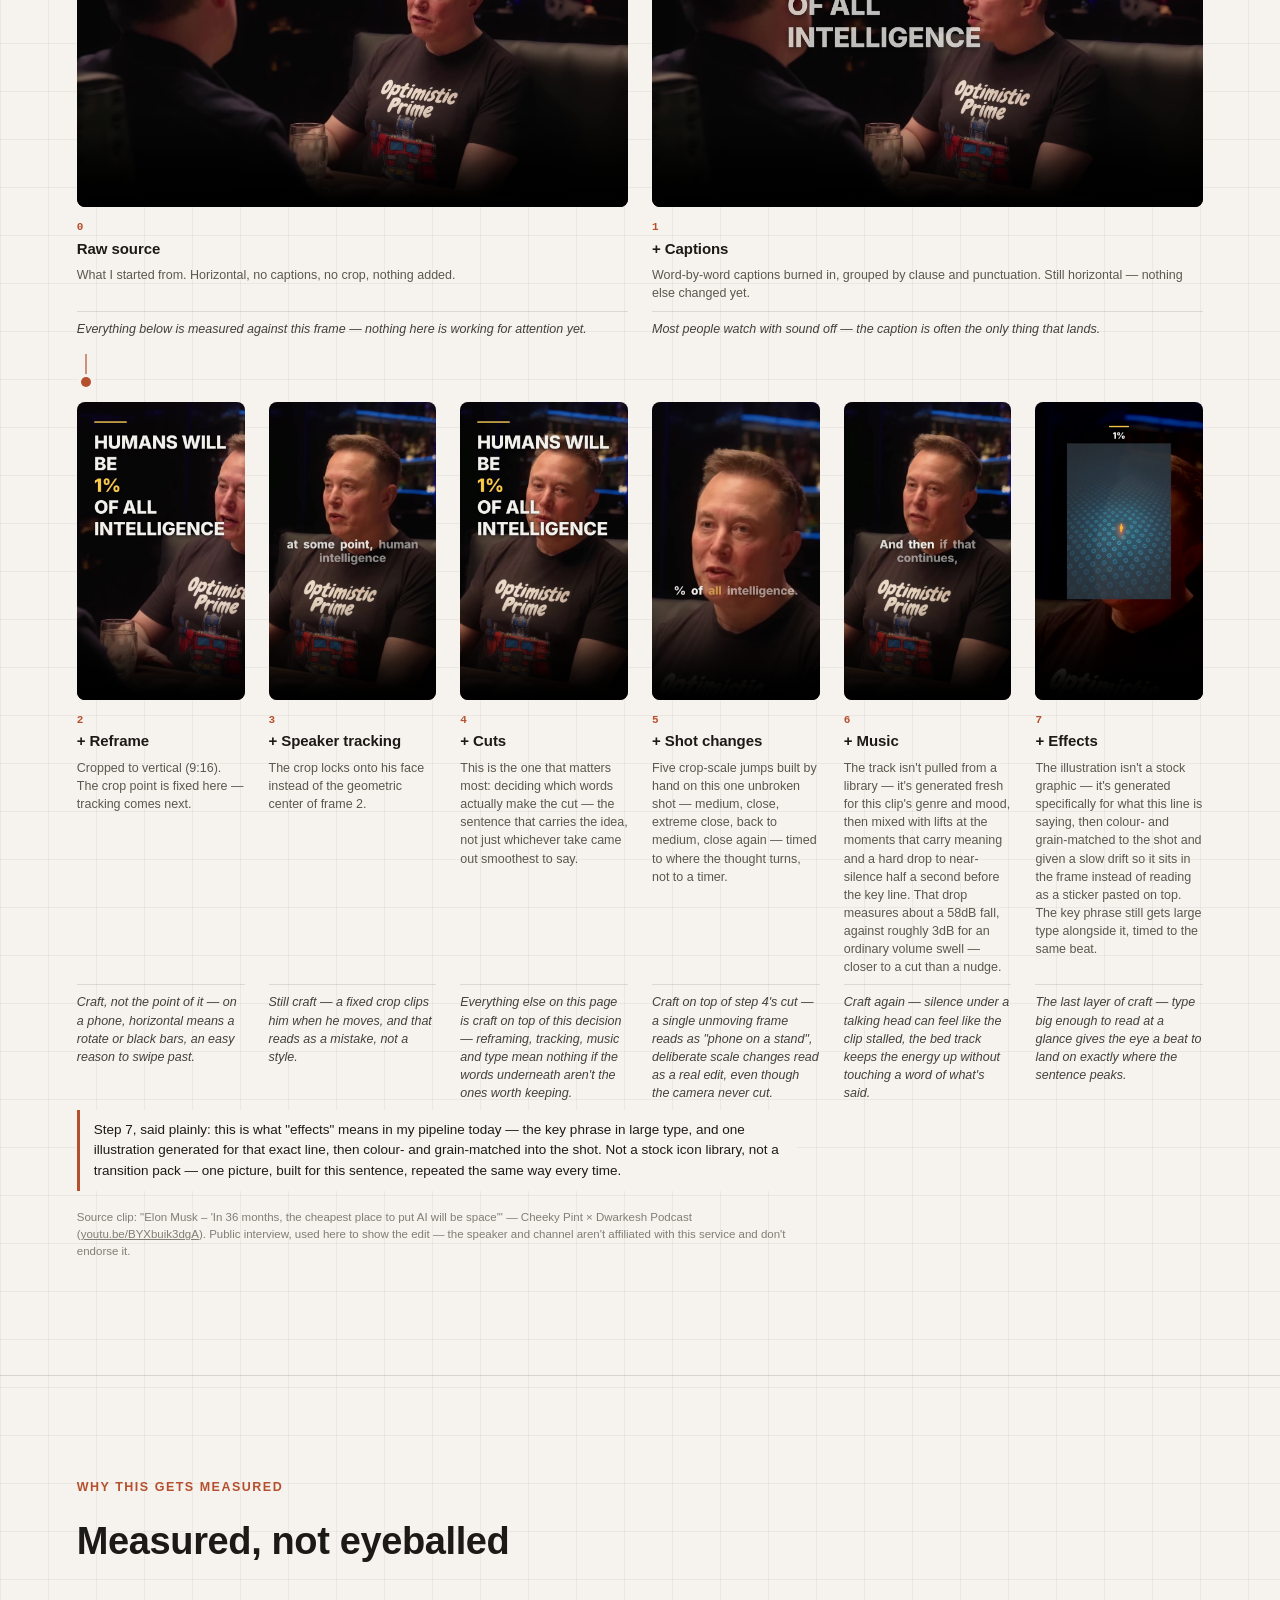
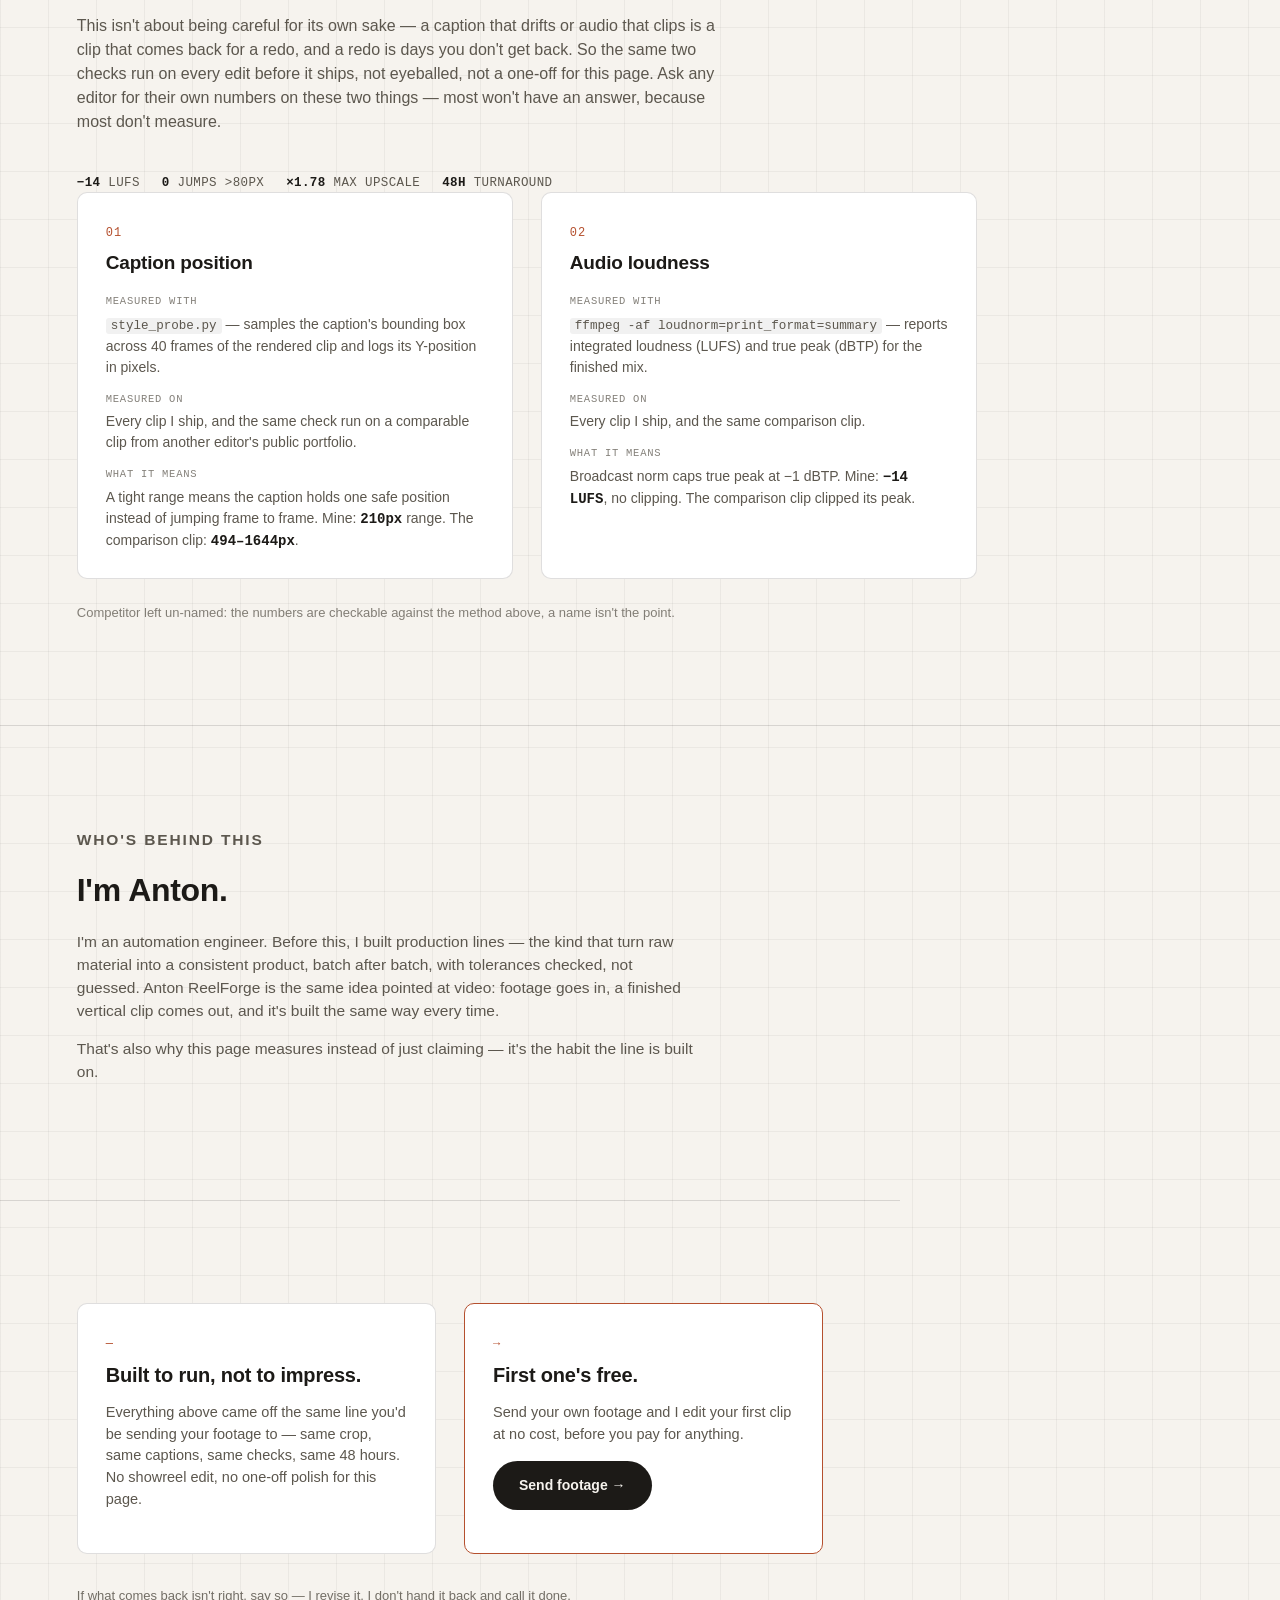
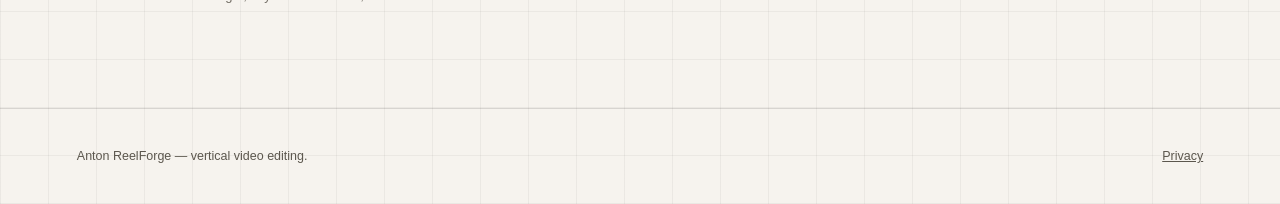
==== commit 563d7bc9: "ES version + EN·PT·ES switcher" ====
--- a/index.html
+++ b/index.html
@@ -4,6 +4,11 @@
 <meta charset="UTF-8">
 <meta name="viewport" content="width=device-width, initial-scale=1, viewport-fit=cover">
 <title>Anton ReelForge — turn raw footage into shorts</title>
+<link rel="alternate" hreflang="en" href="https://antonreelforge.com/">
+<link rel="alternate" hreflang="pt-BR" href="https://antonreelforge.com/index-pt">
+<link rel="alternate" hreflang="es-419" href="https://antonreelforge.com/index-es">
+<link rel="alternate" hreflang="x-default" href="https://antonreelforge.com/">
+<meta property="og:locale" content="en_US">
 <link rel="stylesheet" href="style.css">
 </head>
 <body>
@@ -20,7 +25,7 @@
       <a href="#about">About</a>
     </nav>
     <div class="lang-switch">
-      <span class="lang-current">EN</span><span class="lang-sep">·</span><a href="/index-pt">PT</a>
+      <span class="lang-current">EN</span><span class="lang-sep">·</span><a href="/index-pt">PT</a><span class="lang-sep">·</span><a href="/index-es">ES</a>
     </div>
   </div>
 </header>
